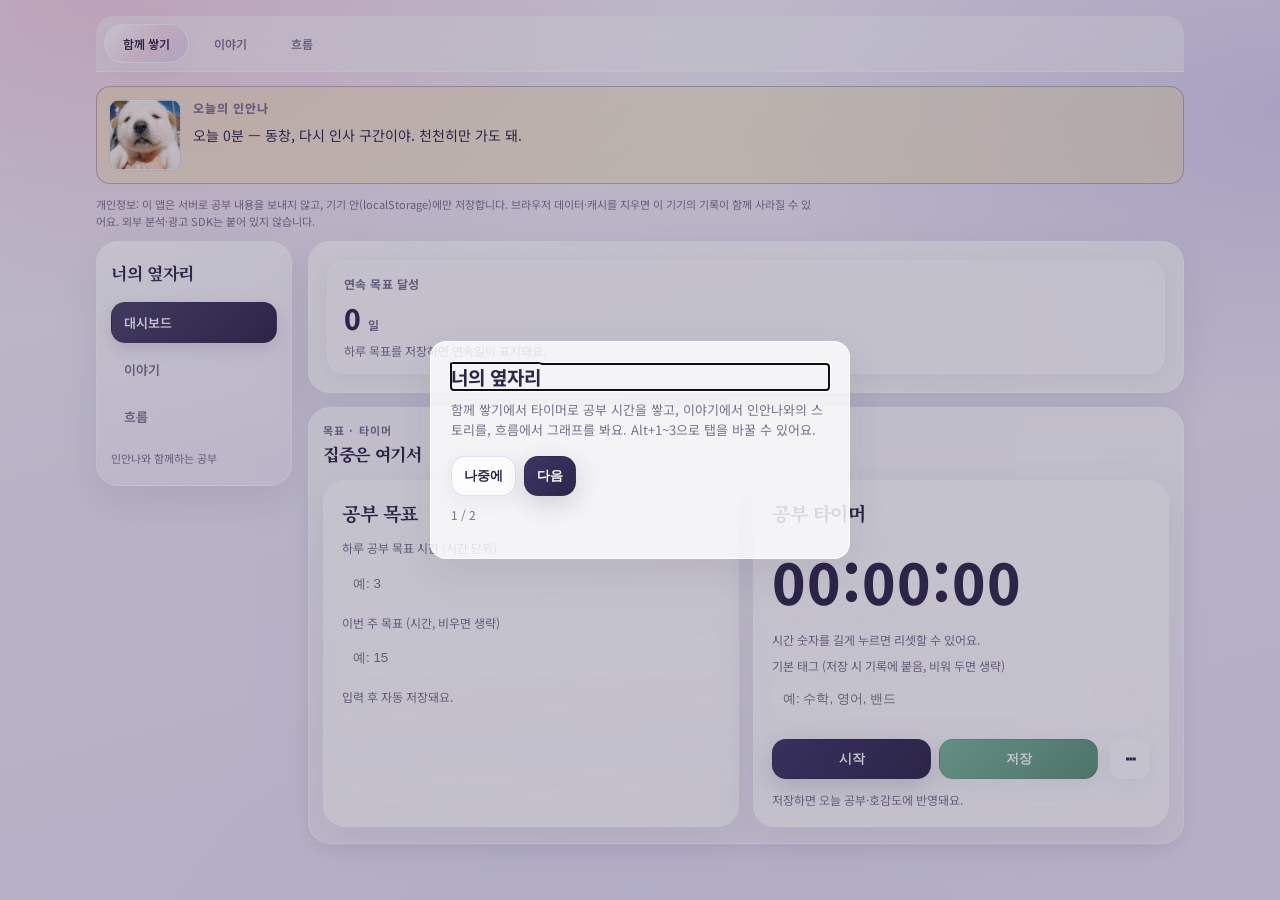
==== index.html @ 05ac5dbb "Polish UI across tabs: timer, KPI row, story timeline. Auto-save goals, compact timer toolbar with l" ====
<!doctype html>
<html lang="ko" data-theme="romance">
<head>
  <meta charset="UTF-8" />
  <meta name="viewport" content="width=device-width, initial-scale=1.0" />
  <meta name="color-scheme" content="light" />
  <meta name="theme-color" content="#EDE9F5" />
  <!-- file:// 에서는 manifest GET 이 net::ERR_FAILED 로 떨어지는 경우가 많아, 로컬 서버일 때만 연결합니다. -->
  <script>
    (function () {
      if (location.protocol !== "http:" && location.protocol !== "https:") return;
      var l = document.createElement("link");
      l.rel = "manifest";
      l.href = "./manifest.webmanifest";
      document.head.appendChild(l);
    })();
  </script>
  <link rel="icon" href="./assets/icon.svg" type="image/svg+xml" />
  <link rel="apple-touch-icon" href="./assets/icon.svg" />
  <title>너의 옆자리</title>
  <link rel="preconnect" href="https://fonts.googleapis.com" />
  <link rel="preconnect" href="https://fonts.gstatic.com" crossorigin />
  <link href="https://fonts.googleapis.com/css2?family=Noto+Sans+KR:wght@400;600;700&family=Noto+Serif+KR:wght@500;600;700&display=swap" rel="stylesheet" />
  <style>
    /* ===== 소프트 UI — 라벤더·핑크·딥 네이비 (핀테크 카드 스타일) ===== */
    :root {
      --romance-rose: #eba8c4;
      --romance-blush: #f5d4e4;
      --romance-lavender: #c5b8e8;
      --romance-sky: #e4def5;
      --indigo-night: #2d2648;
      --ocean-noir: #4a4268;
      --berry-wine: #2d2648;
      --dusty-rose: #e8a6c8;
      --pale-ash: #2d2648;
      --bg: #ede9f5;
      --bg-glow: rgba(255, 255, 255, 0.55);
      --card: rgba(255, 255, 255, 0.82);
      --card-2: rgba(255, 255, 255, 0.68);
      --accent: #2d2648;
      --accent-soft: #7a718f;
      --accent-2: rgba(45, 38, 72, 0.2);
      --text: #2d2648;
      --muted: #7a718f;
      --ok: #5a9278;
      --surface-line: rgba(45, 38, 72, 0.08);
      --library-grape: #5c4f78;
      --library-khaki: #7a718f;
      --library-yellow: rgba(245, 212, 228, 0.65);
      --library-cream: rgba(255, 255, 255, 0.88);
      --library-ink: #2d2648;
      --field-fill: rgba(255, 255, 255, 0.92);
      --field-ink: #2d2648;
      --soft-shadow: 0 14px 42px rgba(45, 38, 72, 0.09);
      --soft-shadow-sm: 0 6px 22px rgba(45, 38, 72, 0.06);
      --radius-card: 22px;
      --radius-pill: 999px;
      --space-1: 8px;
      --space-2: 12px;
      --space-3: 16px;
      --space-4: 24px;
      --text-title: 19px;
      --text-body: 14px;
      --text-caption: 12px;
      --ease-out: cubic-bezier(0.22, 1, 0.36, 1);
    }
    html[data-theme="romance"] .card {
      border-color: rgba(255, 255, 255, 0.65);
      box-shadow: var(--soft-shadow);
      backdrop-filter: blur(12px);
      -webkit-backdrop-filter: blur(12px);
    }
    html[data-theme="romance"] .card h3,
    html[data-theme="romance"] .record-rail-brand,
    html[data-theme="romance"] .bento-card h3,
    html[data-theme="romance"] .habit-streak-num,
    html[data-theme="romance"] .habit-month-val {
      color: var(--library-ink);
    }
    html[data-theme="romance"] .big-time {
      color: var(--library-ink);
    }
    html[data-theme="romance"] input,
    html[data-theme="romance"] textarea {
      background: var(--field-fill);
      color: var(--field-ink);
      border-color: rgba(255, 255, 255, 0.45);
    }
    html[data-theme="romance"] input:focus,
    html[data-theme="romance"] textarea:focus {
      border-color: rgba(197, 184, 232, 0.85);
      box-shadow: 0 0 0 3px rgba(235, 168, 196, 0.35);
    }
    html[data-theme="romance"] label {
      color: var(--library-khaki);
    }
    html[data-theme="romance"] .habit-block,
    html[data-theme="romance"] .story-summary-box,
    html[data-theme="romance"] .stat,
    html[data-theme="romance"] .pomo-box {
      background: rgba(255, 255, 255, 0.55);
      border-color: rgba(255, 255, 255, 0.7);
      box-shadow: var(--soft-shadow-sm);
    }
    html[data-theme="romance"] .ux-toolbar {
      background: rgba(255, 255, 255, 0.22);
      border-color: rgba(255, 255, 255, 0.35);
    }
    html[data-theme="romance"] canvas {
      background: rgba(255, 255, 255, 0.75);
      border-color: rgba(216, 204, 240, 0.55);
      border-radius: 16px;
      box-shadow: var(--soft-shadow-sm);
    }
    html[data-theme="romance"] .history {
      color: var(--text);
    }
    html[data-theme="romance"] .mini-btn {
      color: var(--text);
      border-color: rgba(45, 38, 58, 0.18);
      background: rgba(255, 255, 255, 0.55);
    }
    html[data-theme="romance"] .tabs {
      background: rgba(255, 255, 255, 0.45);
      border-bottom: 1px solid rgba(255, 255, 255, 0.5);
      backdrop-filter: blur(18px);
      -webkit-backdrop-filter: blur(18px);
      border-radius: 18px 18px 0 0;
      padding: 8px 8px 0;
      gap: 6px;
    }
    html[data-theme="romance"] .tab-btn {
      color: var(--muted);
      border-color: transparent;
      background: transparent;
      border-radius: var(--radius-pill);
    }
    html[data-theme="romance"] .tab-btn.active {
      color: var(--field-ink);
      border-color: rgba(255, 255, 255, 0.8);
      background: linear-gradient(135deg, rgba(255, 255, 255, 0.95) 0%, rgba(245, 212, 228, 0.75) 55%, rgba(216, 204, 240, 0.7) 100%);
      box-shadow: var(--soft-shadow-sm);
    }
    html[data-theme="romance"] .btn {
      color: var(--text);
      background: rgba(255, 255, 255, 0.75);
      border-color: rgba(255, 255, 255, 0.85);
      border-radius: 14px;
      box-shadow: var(--soft-shadow-sm);
    }
    html[data-theme="romance"] .btn.primary {
      background: linear-gradient(135deg, #3d3566 0%, #2d2648 100%);
      color: #ffffff;
      border-color: rgba(45, 38, 72, 0.15);
      box-shadow: 0 8px 24px rgba(45, 38, 72, 0.18);
    }
    html[data-theme="romance"] .btn.secondary {
      background: rgba(255, 255, 255, 0.8);
      color: var(--text);
      border-color: rgba(216, 204, 240, 0.65);
    }
    html[data-theme="romance"] .btn.success {
      background: linear-gradient(135deg, #7ab89a 0%, #5a9278 100%);
      color: #ffffff;
      border-color: rgba(45, 38, 72, 0.1);
    }
    html[data-theme="romance"] .habit-ring {
      background: conic-gradient(
        #e8a6c8 calc(var(--goal-p) * 1%),
        rgba(216, 204, 240, 0.35) 0
      );
    }
    html[data-theme="romance"] .habit-ring-hole {
      color: var(--text);
      background: linear-gradient(168deg, #ffffff 0%, #f5eef8 100%);
    }
    html[data-theme="romance"] .record-rail {
      background: linear-gradient(165deg, rgba(255, 255, 255, 0.88) 0%, rgba(245, 238, 252, 0.75) 100%);
      border: 1px solid rgba(255, 255, 255, 0.7);
      box-shadow: var(--soft-shadow);
    }
    html[data-theme="romance"] .record-rail-tab {
      color: var(--muted);
      border-radius: 14px;
    }
    html[data-theme="romance"] .record-rail-tab:hover {
      background: rgba(255, 255, 255, 0.45);
      color: var(--text);
    }
    html[data-theme="romance"] .record-rail-tab.active {
      color: #ffffff;
      background: linear-gradient(135deg, #4a4268 0%, #2d2648 100%);
      border-color: transparent;
      box-shadow: 0 6px 18px rgba(45, 38, 72, 0.15);
    }
    html[data-theme="romance"] .record-rail-avatar {
      background: linear-gradient(135deg, #f0b8d0 0%, #c5b8e8 100%);
      color: #2d2648;
      border-color: rgba(255, 255, 255, 0.85);
    }
    html[data-theme="romance"] .story-reset-row .btn.danger {
      background: linear-gradient(135deg, #6b3d55 0%, #59426e 100%);
      color: rgba(255, 255, 255, 0.96);
      border-color: rgba(49, 44, 50, 0.12);
    }
    html[data-theme="romance"] .story-chapter {
      background: rgba(255, 255, 255, 0.72);
      border-color: rgba(255, 255, 255, 0.75);
      border-left-color: rgba(197, 184, 232, 0.95);
      box-shadow: var(--soft-shadow-sm);
    }
    html[data-theme="romance"] .story-chapter--done {
      border-left-color: rgba(90, 146, 120, 0.85);
    }
    html[data-theme="romance"] .story-today-journal {
      border-color: rgba(216, 204, 240, 0.65);
      background: rgba(245, 212, 228, 0.35);
    }
    html[data-theme="romance"] .vn-backdrop {
      background:
        radial-gradient(ellipse 90% 70% at 50% 0%, rgba(245, 212, 228, 0.45) 0%, transparent 55%),
        radial-gradient(ellipse 50% 45% at 85% 100%, rgba(197, 184, 232, 0.35) 0%, transparent 50%),
        linear-gradient(180deg, rgba(247, 244, 252, 0.65) 0%, rgba(237, 233, 245, 0.95) 100%);
    }
    html[data-theme="romance"] .vn-stat-box {
      border-color: rgba(255, 255, 255, 0.7);
      background: rgba(255, 255, 255, 0.78);
      backdrop-filter: blur(10px);
      -webkit-backdrop-filter: blur(10px);
    }
    html[data-theme="romance"] .vn-date-line {
      color: var(--muted);
      border-color: rgba(216, 204, 240, 0.55);
      background: rgba(245, 212, 228, 0.35);
    }
    html[data-theme="romance"] .vn-dialogue-inner {
      border-color: rgba(255, 255, 255, 0.75);
      background:
        radial-gradient(circle at 14% 18%, rgba(245, 212, 228, 0.4) 0%, transparent 42%),
        radial-gradient(circle at 88% 12%, rgba(197, 184, 232, 0.25) 0%, transparent 38%),
        linear-gradient(180deg, rgba(255, 255, 255, 0.92) 0%, rgba(245, 238, 252, 0.96) 100%);
    }
    html[data-theme="romance"] .vn-dialogue-text {
      color: var(--field-ink);
    }
    html[data-theme="romance"] .vn-nameplate {
      background: linear-gradient(135deg, #4a4268 0%, #2d2648 100%);
      color: rgba(255, 255, 255, 0.96);
      border-color: rgba(255, 255, 255, 0.35);
    }
    html[data-theme="romance"] .vn-meta-block {
      border-top-color: rgba(216, 204, 240, 0.45);
      background: linear-gradient(180deg, rgba(245, 212, 228, 0.25) 0%, transparent 100%);
    }
    html[data-theme="romance"] .character-bio {
      color: var(--muted);
      background: rgba(255, 255, 255, 0.65);
      border-color: rgba(255, 255, 255, 0.7);
    }
    html[data-theme="romance"] .vn-choice-panel.talk-box {
      border-color: rgba(255, 255, 255, 0.75);
      background: rgba(255, 255, 255, 0.88);
      backdrop-filter: blur(12px);
      -webkit-backdrop-filter: blur(12px);
    }
    html[data-theme="romance"] .vn-choice-head {
      background: linear-gradient(135deg, #4a4268 0%, #2d2648 100%);
      color: rgba(255, 255, 255, 0.96);
      border-bottom-color: rgba(216, 204, 240, 0.35);
    }
    html[data-theme="romance"] .vn-npc-line {
      color: var(--field-ink);
      background: rgba(245, 212, 228, 0.3);
      border-bottom-color: rgba(216, 204, 240, 0.35);
    }
    html[data-theme="romance"] .vn-choice-item {
      color: var(--field-ink);
      background: linear-gradient(180deg, rgba(255, 255, 255, 0.95) 0%, rgba(245, 238, 252, 0.9) 100%);
      border-bottom-color: rgba(216, 204, 240, 0.35);
    }
    html[data-theme="romance"] .vn-choice-item:hover {
      filter: brightness(0.98);
    }
    html[data-theme="romance"] .vn-choice-check {
      border-color: var(--field-ink);
      background: rgba(255, 252, 247, 0.95);
    }
    html[data-theme="romance"] .ending-panel {
      border-color: rgba(216, 204, 240, 0.65);
      background: linear-gradient(160deg, rgba(245, 212, 228, 0.4) 0%, rgba(255, 255, 255, 0.78) 100%);
    }
    html[data-theme="romance"] .ending-panel h4 {
      color: #2d2648;
    }
    html[data-theme="romance"] .heart-meter {
      background: linear-gradient(92deg, #f0b8d0 0%, #c5b8e8 48%, #e8a6c8 100%);
    }
    html[data-theme="romance"] .story-portrait-gallery h4.story-portrait-heading {
      color: var(--library-ink);
    }
    html[data-theme="romance"] .story-portrait-card {
      border-color: rgba(255, 255, 255, 0.75);
      box-shadow: var(--soft-shadow-sm);
    }
    html[data-theme="romance"] .inline-edit {
      background: rgba(255, 255, 255, 0.82);
      border-color: rgba(216, 204, 240, 0.55);
    }
    * { box-sizing: border-box; }
    body {
      margin: 0;
      font-family: "Noto Sans KR", "Segoe UI", sans-serif;
      font-size: var(--text-body);
      line-height: 1.5;
      background-color: var(--bg);
      background-image:
        radial-gradient(ellipse 90% 70% at 8% 0%, rgba(240, 184, 208, 0.55) 0%, transparent 52%),
        radial-gradient(ellipse 85% 65% at 100% 12%, rgba(197, 184, 232, 0.5) 0%, transparent 50%),
        radial-gradient(ellipse 70% 55% at 50% 100%, rgba(228, 222, 245, 0.65) 0%, transparent 55%),
        linear-gradient(165deg, #f7f4fc 0%, #ede9f5 42%, #e8e4f5 100%);
      background-attachment: fixed;
      color: var(--text);
      min-height: 100vh;
    }
    .app {
      max-width: 1120px;
      margin: 0 auto;
      padding: var(--space-3);
    }
    .text-title,
    h2.onboarding-title,
    .stats-hero-title,
    .record-cluster-title {
      font-size: var(--text-title);
      line-height: 1.35;
    }
    .text-caption,
    label,
    .muted {
      font-size: var(--text-caption);
      line-height: 1.45;
    }
    .metric-line {
      display: flex;
      flex-wrap: wrap;
      align-items: baseline;
      gap: 2px var(--space-1);
    }
    .metric-val {
      font-size: clamp(26px, 5vw, 34px);
      font-weight: 800;
      letter-spacing: -0.02em;
      color: var(--library-ink);
      line-height: 1.1;
    }
    .metric-unit {
      font-size: var(--text-caption);
      font-weight: 700;
      color: var(--muted);
    }
    .metric-sep {
      color: var(--muted);
      font-size: var(--text-caption);
      margin: 0 2px;
    }
    .stat-label {
      margin-bottom: var(--space-1);
    }
    .insight-banner-wrap {
      margin: 0 0 12px;
    }
    .insight-banner-inner {
      display: flex;
      flex-direction: column;
      gap: 8px;
    }
    .insight-banner {
      display: flex;
      align-items: center;
      justify-content: space-between;
      gap: 10px;
      flex-wrap: wrap;
      padding: 10px 12px;
      border-radius: 12px;
      border: 1px solid var(--surface-line);
      font-size: 13px;
      line-height: 1.45;
    }
    .insight-banner-main {
      display: flex;
      align-items: flex-start;
      gap: 10px;
      flex: 1;
      min-width: 0;
    }
    .insight-banner-icon {
      flex-shrink: 0;
      font-size: 20px;
      line-height: 1.2;
      margin-top: 1px;
    }
    .insight-banner-copy {
      flex: 1;
      min-width: 0;
    }
    .insight-banner-title {
      display: block;
      font-size: 14px;
      font-weight: 800;
      margin: 0 0 2px;
      letter-spacing: -0.01em;
    }
    .insight-banner-desc {
      display: block;
      font-size: 13px;
      font-weight: 500;
      opacity: 0.95;
    }
    .insight-banner--ok {
      background: rgba(90, 143, 126, 0.22);
      border-color: rgba(90, 143, 126, 0.45);
    }
    .insight-banner--warn {
      background: rgba(114, 15, 50, 0.22);
      border-color: rgba(114, 15, 50, 0.45);
    }
    html[data-theme="romance"] .insight-banner--ok {
      background: rgba(93, 128, 111, 0.2);
      color: var(--library-ink);
    }
    html[data-theme="romance"] .insight-banner--warn {
      background: rgba(114, 15, 50, 0.12);
      color: var(--library-ink);
    }
    .tabs {
      display: flex;
      gap: 8px;
      margin-bottom: 14px;
      position: sticky;
      top: 0;
      background: rgba(255, 255, 255, 0.45);
      backdrop-filter: blur(14px);
      -webkit-backdrop-filter: blur(14px);
      border-bottom: 1px solid rgba(45, 38, 58, 0.08);
      z-index: 5;
      padding: 10px 0;
    }
    .tab-btn {
      border-radius: var(--radius-pill);
      padding: 10px 18px;
      background: transparent;
      color: var(--muted);
      cursor: pointer;
      font-weight: 600;
      border: 1px solid transparent;
    }
    .tab-btn.active {
      background: linear-gradient(135deg, rgba(255, 255, 255, 0.92) 0%, rgba(245, 212, 228, 0.7) 50%, rgba(216, 204, 240, 0.65) 100%);
      color: var(--field-ink);
      border-color: rgba(255, 255, 255, 0.75);
      box-shadow: var(--soft-shadow-sm);
    }
    .tabs > label.tab-btn {
      display: inline-flex;
      align-items: center;
      justify-content: center;
      box-sizing: border-box;
      user-select: none;
    }
    .view { display: none; }
    .view.active {
      display: block;
      animation: viewPanelIn 0.22s var(--ease-out);
    }
    @keyframes viewPanelIn {
      from { opacity: 0; transform: translateY(8px); }
      to { opacity: 1; transform: translateY(0); }
    }
    .insight-banner-wrap:not([hidden]) .insight-banner {
      animation: viewPanelIn 0.2s var(--ease-out);
    }
    /* 메인 탭: 라디오 :checked 기준으로 패널 표시(JS 없이도 전환) */
    .main-tab-input {
      position: absolute;
      width: 1px;
      height: 1px;
      padding: 0;
      margin: -1px;
      overflow: hidden;
      clip: rect(0, 0, 0, 0);
      clip-path: inset(50%);
      white-space: nowrap;
      border: 0;
      opacity: 0;
      pointer-events: none;
      appearance: none;
      -webkit-appearance: none;
    }
    #studyMainTabRecord:checked ~ #record.view {
      display: block !important;
    }
    #studyMainTabRecord:checked ~ #panelStats.view,
    #studyMainTabRecord:checked ~ #panelView.view {
      display: none !important;
    }
    #studyMainTabStats:checked ~ #record.view,
    #studyMainTabStats:checked ~ #panelView.view {
      display: none !important;
    }
    #studyMainTabStats:checked ~ #panelStats.view {
      display: block !important;
    }
    #studyMainTabView:checked ~ #record.view,
    #studyMainTabView:checked ~ #panelStats.view {
      display: none !important;
    }
    #studyMainTabView:checked ~ #panelView.view {
      display: block !important;
    }
    .grid {
      display: grid;
      grid-template-columns: 1fr 1fr;
      gap: 14px;
    }
    .card {
      background: linear-gradient(168deg, var(--card) 0%, var(--card-2) 100%);
      border: 1px solid var(--surface-line);
      border-radius: var(--radius-card);
      padding: var(--space-3);
      box-shadow: var(--soft-shadow);
    }
    /* ===== §2 Record tab — shell, bento, habits (색·폰트 토큰 유지) ===== */
    .record-shell {
      display: grid;
      grid-template-columns: 196px minmax(0, 1fr);
      gap: 16px;
      align-items: start;
    }
    .record-rail {
      position: sticky;
      top: 64px;
      padding: 18px 14px;
      border-radius: 22px;
    }
    .record-rail-brand {
      font-family: "Noto Serif KR", Georgia, serif;
      font-weight: 700;
      font-size: 17px;
      letter-spacing: -0.02em;
      color: var(--pale-ash);
      margin-bottom: 16px;
    }
    .record-rail-nav {
      display: flex;
      flex-direction: column;
      gap: 6px;
    }
    .record-rail-tab {
      width: 100%;
      text-align: left;
      padding: 10px 12px;
      border-radius: 12px;
      border: 1px solid transparent;
      background: transparent;
      color: var(--muted);
      font-weight: 600;
      font-size: 13px;
      cursor: pointer;
      font-family: inherit;
    }
    .record-rail-tab:hover {
      background: rgba(255, 255, 255, 0.14);
      color: var(--text);
    }
    .record-rail-tab.active {
      background: linear-gradient(135deg, #4a4268 0%, #2d2648 100%);
      color: #ffffff;
      border-color: transparent;
      box-shadow: 0 6px 18px rgba(45, 38, 72, 0.14);
    }
    .record-rail-note {
      margin: 14px 0 0;
      font-size: 11px;
      line-height: 1.45;
    }
    .record-main {
      display: flex;
      flex-direction: column;
      gap: 14px;
      min-width: 0;
    }
    .record-cluster {
      margin-bottom: 4px;
      padding: 14px 14px 16px;
      border-radius: 22px;
      border: 1px solid var(--surface-line);
      background: linear-gradient(180deg, rgba(255, 255, 255, 0.72) 0%, rgba(252, 248, 255, 0.5) 100%);
      box-shadow: var(--soft-shadow-sm);
    }
    html[data-theme="romance"] .record-cluster {
      background: linear-gradient(180deg, rgba(255, 255, 255, 0.78) 0%, rgba(252, 248, 255, 0.55) 100%);
      border-color: rgba(255, 255, 255, 0.75);
      box-shadow: var(--soft-shadow-sm);
      backdrop-filter: blur(10px);
      -webkit-backdrop-filter: blur(10px);
    }
    .record-cluster-head {
      margin: 0 0 12px;
      padding-bottom: 2px;
    }
    .record-cluster-eyebrow {
      margin: 0 0 4px;
      font-size: 11px;
      font-weight: 700;
      letter-spacing: 0.1em;
      text-transform: uppercase;
      color: var(--muted);
    }
    .record-cluster-title {
      margin: 0;
      font-size: 17px;
      font-weight: 800;
      font-family: "Noto Serif KR", Georgia, serif;
      letter-spacing: -0.02em;
      color: var(--pale-ash);
    }
    html[data-theme="romance"] .record-cluster-title {
      color: var(--library-ink);
    }
    .record-cluster-body {
      display: flex;
      flex-direction: column;
      gap: 12px;
    }
    .record-cluster--focus .record-cluster-body {
      gap: 14px;
    }
    .story-contact-pick {
      margin-top: 14px;
      padding-top: 12px;
      border-top: 1px dashed var(--surface-line);
    }
    .story-contact-pick-lede {
      margin: 0 0 8px;
      font-size: 12px;
      line-height: 1.5;
    }
    .story-contact-pick-row {
      display: flex;
      flex-wrap: wrap;
      gap: 8px;
    }
    .story-contact-pick-row .btn {
      flex: 1 1 160px;
    }
    .habit-dashboard {
      display: flex;
      flex-direction: column;
      gap: 14px;
    }
    .habit-dashboard-row {
      display: flex;
      flex-wrap: wrap;
      align-items: stretch;
      gap: 16px;
    }
    .habit-block {
      flex: 1 1 200px;
      min-width: 0;
      padding: 14px 16px;
      border-radius: 18px;
      background: rgba(255, 255, 255, 0.45);
      border: 1px solid rgba(255, 255, 255, 0.65);
      box-shadow: var(--soft-shadow-sm);
    }
    .habit-block-title {
      font-size: 12px;
      font-weight: 700;
      color: var(--muted);
      letter-spacing: 0.04em;
      margin-bottom: 10px;
    }
    .habit-goal-row {
      display: flex;
      align-items: center;
      gap: 16px;
    }
    .habit-ring-wrap {
      position: relative;
      width: 88px;
      height: 88px;
      flex-shrink: 0;
    }
    .habit-ring {
      width: 88px;
      height: 88px;
      border-radius: 50%;
      --goal-p: 0;
      background: conic-gradient(
        #e8a6c8 calc(var(--goal-p) * 1%),
        rgba(216, 204, 240, 0.35) 0
      );
      display: flex;
      align-items: center;
      justify-content: center;
    }
    .habit-ring-hole {
      width: 58px;
      height: 58px;
      border-radius: 50%;
      background: linear-gradient(168deg, var(--card) 0%, var(--card-2) 100%);
      display: flex;
      align-items: center;
      justify-content: center;
      font-size: 14px;
      font-weight: 800;
      color: var(--pale-ash);
    }
    .habit-goal-text {
      flex: 1;
      min-width: 0;
      font-size: 13px;
      line-height: 1.5;
      color: var(--text);
    }
    .habit-streak-num {
      font-size: 28px;
      font-weight: 800;
      color: var(--pale-ash);
      line-height: 1.1;
    }
    .habit-month-val {
      font-size: 20px;
      font-weight: 800;
      color: var(--pale-ash);
    }
    .onboarding-overlay {
      position: fixed;
      inset: 0;
      z-index: 9000;
      background: rgba(10, 14, 20, 0.76);
      display: flex;
      align-items: center;
      justify-content: center;
      padding: 16px;
      box-sizing: border-box;
    }
    .onboarding-overlay[hidden] {
      display: none !important;
    }
    body.onboarding-open {
      overflow: hidden;
    }
    .onboarding-card {
      max-width: 420px;
      width: 100%;
      background: var(--card);
      border: 1px solid var(--surface-line);
      border-radius: 16px;
      padding: 22px 20px;
      box-shadow: 0 20px 60px rgba(0, 0, 0, 0.45);
    }
    .onboarding-title {
      margin: 0 0 10px;
      font-size: 1.35rem;
    }
    .onboarding-body {
      margin: 0 0 16px;
      font-size: 13px;
      line-height: 1.55;
    }
    html[data-theme="romance"] .onboarding-overlay {
      background: rgba(45, 38, 72, 0.28);
    }
    html[data-theme="romance"] .onboarding-card {
      box-shadow: var(--soft-shadow);
      border-color: rgba(255, 255, 255, 0.75);
    }
    .habit-backup-row {
      margin-top: 0;
      flex-wrap: wrap;
    }
    .habit-file-label {
      display: inline-flex;
      align-items: center;
      cursor: pointer;
    }
    .record-bento-row {
      display: flex;
      gap: 14px;
      align-items: stretch;
      min-width: 0;
    }
    .record-bento-left {
      flex: 1;
      min-width: 0;
      display: flex;
      flex-direction: column;
      gap: 14px;
    }
    .record-bento-top {
      display: grid;
      grid-template-columns: 1fr 1fr;
      gap: 14px;
      min-width: 0;
    }
    .record-bento-bottom {
      min-width: 0;
    }
    .bento-card {
      border-radius: 22px;
      padding: 18px;
    }
    .bento-charts-side {
      width: min(340px, 100%);
      flex-shrink: 0;
      border-radius: 22px;
      padding: 18px;
      display: flex;
      flex-direction: column;
      gap: 14px;
    }
    .bento-chart-block {
      display: flex;
      flex-direction: column;
      flex: 0 0 auto;
    }
    .bento-chart-block h3 {
      margin: 0 0 8px;
    }
    .bento-chart-block canvas {
      flex: 0 0 auto;
      width: 100%;
      height: 132px;
      min-height: 0;
    }
    .bento-side-footer {
      margin-top: 2px;
      padding-top: 14px;
      border-top: 1px solid var(--surface-line);
      flex: 0 0 auto;
    }
    .bento-side-footer h3 {
      margin: 0 0 10px;
    }
    /* ===== §2b Stats tab ===== */
    .stats-panel {
      max-width: 960px;
      margin: 0 auto;
    }
    .stats-hero {
      border-radius: 22px;
      padding: 18px 20px;
    }
    .stats-hero-title {
      margin: 4px 0 0;
      font-family: "Noto Serif KR", Georgia, serif;
      font-weight: 700;
      font-size: clamp(22px, 4vw, 28px);
      letter-spacing: -0.02em;
      color: var(--pale-ash);
    }
    .stats-layout {
      display: flex;
      flex-direction: column;
      gap: 14px;
      margin-top: 14px;
    }
    .stats-charts-row {
      display: grid;
      grid-template-columns: 1fr 1fr;
      gap: 14px;
      min-width: 0;
    }
    .stats-charts-row .bento-chart-block canvas {
      width: 100%;
      height: 132px;
    }
    .stats-progress-card .stats {
      margin-top: 4px;
    }
    .card h3 {
      margin: 0 0 var(--space-2);
      font-family: "Noto Serif KR", Georgia, serif;
      font-size: var(--text-title);
      font-weight: 700;
      letter-spacing: -0.02em;
      color: var(--pale-ash);
    }
    label { color: var(--muted); display: block; margin-bottom: var(--space-1); }
    input, textarea {
      width: 100%;
      border: 1px solid rgba(17, 70, 101, 0.65);
      background: rgba(15, 24, 34, 0.92);
      color: var(--text);
      border-radius: 10px;
      padding: 10px;
      outline: none;
    }
    input:focus, textarea:focus {
      border-color: rgba(123, 68, 90, 0.75);
      box-shadow: 0 0 0 2px rgba(114, 15, 50, 0.2);
    }
    textarea { resize: vertical; min-height: 72px; }
    .btn-row { display: flex; flex-wrap: wrap; gap: var(--space-1); margin-top: var(--space-2); }
    .btn {
      border-radius: 10px;
      padding: 10px 12px;
      cursor: pointer;
      font-weight: 700;
      color: var(--indigo-night);
      background: linear-gradient(175deg, var(--pale-ash) 0%, #b9bcc8 100%);
      border: 1px solid rgba(22, 32, 43, 0.15);
    }
    .btn.primary {
      background: linear-gradient(135deg, #4a4268 0%, #2d2648 100%);
      color: #ffffff;
      border-color: rgba(45, 38, 72, 0.12);
      box-shadow: 0 8px 22px rgba(45, 38, 72, 0.16);
    }
    .btn.secondary {
      background: var(--ocean-noir);
      color: var(--pale-ash);
      border: 1px solid rgba(209, 209, 214, 0.18);
    }
    .btn.success {
      background: linear-gradient(135deg, var(--ok), #3d6d5c);
      color: var(--pale-ash);
      border-color: rgba(209, 209, 214, 0.12);
    }
    .big-time {
      font-size: clamp(30px, 6vw, 56px);
      font-weight: 800;
      letter-spacing: 1px;
      margin: 8px 0;
      color: var(--pale-ash);
    }
    .stats { display: grid; grid-template-columns: 1fr 1fr; gap: 10px; }
    .stat {
      background: rgba(0, 0, 0, 0.18);
      border-radius: 12px;
      padding: 10px;
      border: 1px solid var(--surface-line);
    }
    .muted { color: var(--muted); }
    /* —— 캐릭터 탭 · 비주얼노벨 레이아웃 (색·폰트 토큰 유지) —— */
    /* ===== §3 VN / character view, story, portrait gallery ===== */
    .vn-card {
      padding: 0;
      overflow: hidden;
    }
    .vn-stage {
      position: relative;
      min-height: min(640px, 84vh);
      max-height: 960px;
      display: flex;
      flex-direction: column;
      margin: 0;
    }
    .vn-backdrop {
      position: absolute;
      inset: 0;
      z-index: 0;
      background:
        radial-gradient(ellipse 90% 70% at 50% 0%, rgba(17, 70, 101, 0.35) 0%, transparent 55%),
        radial-gradient(ellipse 50% 45% at 80% 100%, rgba(114, 15, 50, 0.2) 0%, transparent 50%),
        linear-gradient(180deg, rgba(15, 24, 34, 0.5) 0%, rgba(22, 32, 43, 0.85) 100%);
      filter: blur(0.5px);
    }
    .vn-backdrop.vn-backdrop--date {
      background:
        radial-gradient(ellipse 70% 55% at 50% 20%, rgba(243, 226, 169, 0.18) 0%, transparent 50%),
        radial-gradient(ellipse 60% 50% at 20% 90%, rgba(114, 15, 50, 0.22) 0%, transparent 45%),
        radial-gradient(ellipse 55% 45% at 85% 75%, rgba(17, 70, 101, 0.28) 0%, transparent 48%),
        linear-gradient(180deg, rgba(22, 32, 43, 0.45) 0%, rgba(15, 24, 34, 0.92) 100%);
    }
    html[data-theme="romance"] .vn-backdrop.vn-backdrop--date {
      background:
        radial-gradient(ellipse 80% 60% at 50% 15%, rgba(245, 212, 228, 0.55) 0%, transparent 52%),
        radial-gradient(ellipse 50% 40% at 15% 85%, rgba(197, 184, 232, 0.35) 0%, transparent 45%),
        linear-gradient(180deg, rgba(255, 255, 255, 0.55) 0%, rgba(237, 233, 245, 0.95) 100%);
    }
    .vn-floating-hearts {
      position: absolute;
      inset: 0;
      z-index: 1;
      pointer-events: none;
      opacity: 0.14;
      background-image:
        radial-gradient(circle at 12% 88%, rgba(114, 15, 50, 0.45) 0, transparent 3%),
        radial-gradient(circle at 22% 76%, rgba(123, 68, 90, 0.4) 0, transparent 2.5%),
        radial-gradient(circle at 78% 82%, rgba(114, 15, 50, 0.35) 0, transparent 2.8%),
        radial-gradient(circle at 88% 70%, rgba(123, 68, 90, 0.35) 0, transparent 2.2%);
    }
    .vn-top-hud {
      position: relative;
      z-index: 3;
      flex-shrink: 0;
      display: flex;
      justify-content: space-between;
      align-items: flex-start;
      gap: 12px;
      padding: 12px 14px 0;
    }
    .vn-hud-left {
      display: flex;
      align-items: flex-start;
      gap: 10px;
      min-width: 0;
    }
    .vn-face-thumb {
      width: 56px;
      height: 56px;
      border-radius: 12px;
      object-fit: cover;
      flex-shrink: 0;
      border: 2px solid var(--pale-ash);
      box-shadow: 0 4px 12px rgba(0, 0, 0, 0.35);
      background: #121c26;
    }
    .vn-stat-box {
      padding: 8px 12px 10px;
      border-radius: 12px;
      border: 2px solid var(--pale-ash);
      background: rgba(0, 0, 0, 0.38);
      backdrop-filter: blur(8px);
      min-width: 0;
      max-width: min(240px, 52vw);
    }
    .vn-stat-row {
      font-size: 13px;
      line-height: 1.35;
    }
    .vn-stat-row + .vn-stat-row { margin-top: 4px; }
    .vn-stat-labels {
      display: flex;
      justify-content: space-between;
      align-items: center;
      gap: 8px;
      font-weight: 700;
      color: var(--text);
    }
    .vn-stat-tag {
      font-size: 11px;
      letter-spacing: 0.06em;
      text-transform: uppercase;
      color: var(--muted);
    }
    .vn-stat-row.vn-hearts {
      font-size: 15px;
      letter-spacing: 1px;
      white-space: nowrap;
      overflow: hidden;
      text-overflow: ellipsis;
    }
    .vn-stage-pill {
      font-size: 11px;
      color: var(--muted);
      line-height: 1.4;
      display: -webkit-box;
      -webkit-line-clamp: 2;
      -webkit-box-orient: vertical;
      overflow: hidden;
    }
    .vn-hud-right {
      text-align: right;
      flex-shrink: 0;
      max-width: 46%;
    }
    .vn-date-line {
      font-size: 12px;
      line-height: 1.4;
      color: var(--muted);
      padding: 8px 10px;
      border-radius: 10px;
      border: 1px solid var(--surface-line);
      background: rgba(0, 0, 0, 0.28);
    }
    .vn-sprite-wrap {
      position: relative;
      z-index: 2;
      flex: 1;
      display: flex;
      align-items: flex-end;
      justify-content: center;
      min-height: 240px;
      padding: 8px 8px 188px;
    }
    .character-img {
      width: 100%;
      border-radius: 14px;
      border: 1px solid rgba(209, 209, 214, 0.18);
      object-fit: cover;
      min-height: 220px;
      background: #121c26;
    }
    .character-img.vn-sprite {
      width: auto;
      max-width: min(720px, 98vw);
      min-height: 0;
      height: auto;
      max-height: min(72vh, 760px);
      object-fit: contain;
      object-position: center bottom;
      border: none;
      border-radius: 0;
      background: transparent;
      box-shadow: none;
    }
    .vn-choice-panel.talk-box {
      position: absolute;
      right: 12px;
      bottom: 228px;
      width: min(280px, calc(100% - 24px));
      z-index: 5;
      margin-top: 0;
      padding: 0;
      overflow: hidden;
      border-radius: 14px;
      border: 2px solid var(--pale-ash);
      background: rgba(15, 24, 34, 0.92);
      box-shadow: 0 12px 32px rgba(0, 0, 0, 0.45);
    }
    .vn-choice-head {
      padding: 8px 12px;
      font-size: 12px;
      font-weight: 800;
      letter-spacing: 0.04em;
      text-align: center;
      background: var(--ocean-noir);
      color: var(--pale-ash);
      border-bottom: 1px solid var(--surface-line);
    }
    .vn-npc-line {
      padding: 10px 12px;
      font-size: 13px;
      line-height: 1.5;
      color: var(--text);
      border-bottom: 1px solid var(--surface-line);
      background: rgba(0, 0, 0, 0.15);
    }
    .vn-choice-list {
      display: flex;
      flex-direction: column;
      gap: 0;
      margin-top: 0;
      max-height: 220px;
      overflow-y: auto;
    }
    .vn-choice-item {
      display: flex;
      align-items: flex-start;
      gap: 10px;
      width: 100%;
      text-align: left;
      padding: 10px 12px;
      border: none;
      border-bottom: 1px solid var(--surface-line);
      cursor: pointer;
      font-size: 13px;
      font-weight: 600;
      line-height: 1.45;
      color: var(--indigo-night);
      background: linear-gradient(180deg, var(--pale-ash) 0%, #c4c7d0 100%);
      transition: background 0.15s ease, filter 0.15s ease;
    }
    .vn-choice-item:last-of-type { border-bottom: none; }
    .vn-choice-item:hover {
      filter: brightness(1.04);
    }
    .vn-choice-check {
      flex-shrink: 0;
      width: 16px;
      height: 16px;
      margin-top: 2px;
      border: 2px solid var(--indigo-night);
      border-radius: 3px;
      background: rgba(255, 255, 255, 0.85);
      position: relative;
    }
    .vn-choice-item:hover .vn-choice-check {
      border-color: var(--berry-wine);
      background: rgba(255, 255, 255, 1);
    }
    .vn-choice-label { flex: 1; min-width: 0; }
    .vn-reply-result {
      padding: 8px 12px 10px;
      font-size: 12px;
      margin-top: 0 !important;
      border-top: 1px dashed var(--surface-line);
    }
    .vn-dialogue-shell {
      position: absolute;
      left: 12px;
      right: 12px;
      bottom: 12px;
      z-index: 4;
      padding-top: 14px;
      display: flex;
      flex-direction: column;
      align-items: center;
    }
    .vn-nameplate {
      position: absolute;
      left: 22px;
      top: 0;
      transform: translateY(-40%);
      z-index: 2;
      padding: 6px 16px;
      border-radius: 10px;
      font-size: 14px;
      font-weight: 800;
      letter-spacing: 0.02em;
      color: var(--pale-ash);
      background: linear-gradient(135deg, #8b2244, var(--berry-wine));
      border: 2px solid var(--pale-ash);
      box-shadow: 0 4px 14px rgba(0, 0, 0, 0.35);
    }
    .vn-dialogue-inner {
      position: relative;
      width: 100%;
      max-width: 36em;
      border-radius: 20px;
      border: 3px solid var(--pale-ash);
      padding: 28px 16px 16px;
      background:
        radial-gradient(circle at 12% 18%, rgba(123, 68, 90, 0.14) 0%, transparent 42%),
        radial-gradient(circle at 88% 12%, rgba(114, 15, 50, 0.1) 0%, transparent 38%),
        linear-gradient(180deg, rgba(22, 32, 43, 0.78) 0%, rgba(15, 24, 34, 0.92) 100%);
      backdrop-filter: blur(10px);
      box-shadow: 0 8px 28px rgba(0, 0, 0, 0.4);
      max-height: min(42vh, 320px);
      overflow-y: auto;
      -webkit-overflow-scrolling: touch;
    }
    .vn-dialogue-text {
      font-family: "Noto Serif KR", Georgia, serif;
      font-size: var(--text-body);
      line-height: 1.65;
      margin: 0;
      max-width: 36em;
      color: var(--text);
      overflow-wrap: anywhere;
      word-break: keep-all;
    }
    .timer-display-hit {
      cursor: pointer;
      user-select: none;
      border-radius: 12px;
      transition: background 0.18s var(--ease-out);
    }
    body:not(.timer-active) .timer-display-hit:active {
      background: rgba(197, 184, 232, 0.2);
    }
    @keyframes vnDialogueFlash {
      0% {
        opacity: 0.88;
        transform: translateY(2px);
      }
      45% {
        opacity: 1;
        transform: translateY(0);
      }
      100% {
        opacity: 1;
        transform: translateY(0);
      }
    }
    .vn-dialogue-text.vn-dialogue--flash {
      animation: vnDialogueFlash 0.55s cubic-bezier(0.22, 1, 0.36, 1) 1;
    }
    .story-log-day {
      font-size: var(--text-caption);
      font-weight: 800;
      letter-spacing: 0.06em;
      color: var(--muted);
      margin: var(--space-3) 0 var(--space-2);
      padding-bottom: var(--space-1);
      border-bottom: 1px solid var(--surface-line);
    }
    .story-log-day:first-child {
      margin-top: 0;
    }
    .stats-kpi-row {
      display: flex;
      flex-wrap: wrap;
      align-items: center;
      gap: var(--space-1) var(--space-2);
      padding: var(--space-2);
      border-radius: 14px;
      background: rgba(255, 255, 255, 0.45);
      border: 1px solid rgba(255, 255, 255, 0.65);
    }
    .kpi-chip {
      display: inline-flex;
      align-items: baseline;
      gap: 4px;
    }
    .kpi-k {
      font-size: var(--text-caption);
      color: var(--muted);
      font-weight: 600;
    }
    .kpi-v {
      font-size: var(--text-body);
      font-weight: 800;
      color: var(--library-ink);
    }
    .kpi-sep {
      color: var(--muted);
      font-weight: 700;
      user-select: none;
    }
    .chart-legend {
      display: flex;
      align-items: center;
      gap: var(--space-1);
      flex-wrap: wrap;
      margin: var(--space-2) 0 0;
    }
    .chart-legend-swatch {
      width: 10px;
      height: 10px;
      border-radius: 3px;
      flex-shrink: 0;
    }
    .chart-legend-swatch--bar {
      background: linear-gradient(180deg, #e8a6c8, #c5b8e8);
    }
    .chart-legend-swatch--bar-alt {
      background: linear-gradient(180deg, #d4a8c8, #a89bcf);
    }
    .chart-legend-swatch--lo {
      background: rgba(197, 184, 232, 0.35);
    }
    .chart-legend-swatch--hi {
      background: rgba(232, 166, 200, 0.85);
    }
    .filter-pills {
      display: flex;
      flex-wrap: wrap;
      gap: var(--space-1);
      margin-bottom: var(--space-2);
    }
    .filter-pill {
      border: 1px solid rgba(216, 204, 240, 0.65);
      background: rgba(255, 255, 255, 0.65);
      color: var(--text);
      border-radius: var(--radius-pill);
      padding: 6px 12px;
      font-size: var(--text-caption);
      font-weight: 700;
      cursor: pointer;
      transition: background 0.18s var(--ease-out), color 0.18s var(--ease-out), border-color 0.18s var(--ease-out);
    }
    .filter-pill[aria-pressed="true"] {
      background: linear-gradient(135deg, #4a4268 0%, #2d2648 100%);
      color: #fff;
      border-color: transparent;
    }
    .filter-pill-panel {
      margin-bottom: var(--space-2);
    }
    .filter-pill-panel input {
      max-width: 220px;
    }
    .filter-more {
      margin-top: var(--space-1);
    }
    .filter-more summary {
      cursor: pointer;
      color: var(--muted);
      font-weight: 600;
      list-style: none;
    }
    .filter-more summary::-webkit-details-marker {
      display: none;
    }
    .filter-more-grid {
      display: flex;
      flex-wrap: wrap;
      gap: var(--space-2);
      margin-top: var(--space-2);
    }
    .visually-hidden {
      position: absolute;
      width: 1px;
      height: 1px;
      padding: 0;
      margin: -1px;
      overflow: hidden;
      clip: rect(0, 0, 0, 0);
      white-space: nowrap;
      border: 0;
    }
    .vn-inner-panel {
      margin-top: 12px;
      padding-top: 10px;
      border-top: 1px dashed rgba(209, 209, 214, 0.22);
    }
    .vn-inner-toggle {
      display: inline-flex;
      align-items: center;
      gap: 8px;
      font-size: 12px;
      font-weight: 600;
      color: var(--muted);
      cursor: pointer;
      user-select: none;
    }
    .vn-inner-toggle input {
      width: 16px;
      height: 16px;
      accent-color: var(--berry-wine);
    }
    .vn-inner-monologue {
      margin: 12px 0 0;
      padding: 10px 12px 12px;
      border-radius: 12px;
      border-left: 3px solid rgba(123, 68, 90, 0.9);
      background: rgba(0, 0, 0, 0.38);
      font-family: "Noto Sans KR", Segoe UI, sans-serif;
      font-size: 13px;
      line-height: 1.6;
      color: rgba(230, 226, 238, 0.95);
      font-style: italic;
      max-height: min(6.5em, 28vh);
      overflow-y: auto;
      overflow-wrap: anywhere;
      word-break: keep-all;
      -webkit-overflow-scrolling: touch;
    }
    .vn-inner-tagline {
      font-size: 11px;
      color: var(--muted);
      margin: 6px 0 0;
      line-height: 1.45;
    }
    html[data-theme="romance"] .vn-inner-monologue {
      background: rgba(255, 252, 247, 0.97);
      border-left: 3px solid rgba(89, 66, 110, 0.88);
      box-shadow: inset 0 0 0 1px rgba(49, 44, 50, 0.08);
      color: #252022;
    }
    html[data-theme="romance"] .vn-inner-toggle {
      color: var(--library-khaki);
    }
    .vn-meta-block {
      padding: 14px;
      border-top: 1px solid var(--surface-line);
      background: linear-gradient(180deg, rgba(0, 0, 0, 0.12) 0%, transparent 100%);
    }
    .vn-meta-block h3 {
      margin: 0 0 8px;
    }
    .vn-lede {
      margin: 0 0 10px;
    }
    canvas {
      width: 100%;
      height: 240px;
      background: rgba(15, 24, 34, 0.55);
      border-radius: 12px;
      border: 1px solid var(--surface-line);
    }
    .history {
      max-height: 280px;
      overflow: auto;
      font-size: 14px;
      line-height: 1.5;
      padding-right: 6px;
    }
    .history-filter-bar {
      margin-bottom: var(--space-2);
      padding: var(--space-2);
      border-radius: 12px;
      background: rgba(0, 0, 0, 0.16);
      border: 1px solid var(--surface-line);
    }
    .history-filter-bar .hf-field {
      display: flex;
      flex-direction: column;
      gap: 2px;
      min-width: 0;
    }
    .history-filter-bar .hf-field label {
      font-size: 11px;
      margin: 0;
    }
    .history-filter-bar input[type="date"],
    .history-filter-bar input[type="text"],
    .history-filter-bar select {
      font-size: 13px;
      max-width: 100%;
    }
    .history-filter-bar .hf-toggle label {
      display: flex;
      align-items: center;
      gap: 6px;
      font-size: 12px;
      cursor: pointer;
    }
    html[data-theme="romance"] .history-filter-bar {
      background: rgba(255, 252, 247, 0.75);
    }
    .app-snackbar,
    .record-snackbar {
      position: fixed;
      top: max(var(--space-2), env(safe-area-inset-top, 0px));
      left: 50%;
      transform: translateX(-50%);
      z-index: 5000;
      display: flex;
      align-items: center;
      gap: var(--space-2);
      padding: var(--space-2) var(--space-3);
      border-radius: 14px;
      background: var(--card);
      border: 1px solid var(--surface-line);
      box-shadow: var(--soft-shadow);
      max-width: min(440px, calc(100vw - var(--space-4)));
      font-size: var(--text-body);
      animation: snackIn 0.22s var(--ease-out);
    }
    @keyframes snackIn {
      from { opacity: 0; transform: translateX(-50%) translateY(-10px); }
      to { opacity: 1; transform: translateX(-50%) translateY(0); }
    }
    .app-snackbar[hidden],
    .record-snackbar[hidden] {
      display: none !important;
    }
    .app-snackbar .btn.secondary,
    .record-snackbar .btn.secondary {
      flex-shrink: 0;
      padding: 6px 10px;
      font-size: var(--text-caption);
    }
    .timer-actions {
      display: flex;
      align-items: center;
      gap: var(--space-2);
      margin-top: var(--space-2);
      flex-wrap: wrap;
    }
    .timer-actions-primary {
      display: flex;
      flex: 1;
      min-width: 0;
      gap: var(--space-1);
    }
    .timer-actions-primary .btn {
      flex: 1;
      min-width: 0;
    }
    .btn-icon {
      width: 40px;
      height: 40px;
      padding: 0;
      border-radius: 12px;
      border: 1px solid rgba(255, 255, 255, 0.75);
      background: rgba(255, 255, 255, 0.7);
      color: var(--text);
      font-size: 18px;
      font-weight: 800;
      line-height: 1;
      cursor: pointer;
      box-shadow: var(--soft-shadow-sm);
      transition: background 0.18s var(--ease-out), transform 0.18s var(--ease-out);
    }
    .btn-icon:hover {
      transform: translateY(-1px);
    }
    .timer-more-menu {
      position: absolute;
      right: 0;
      top: calc(100% + var(--space-1));
      min-width: 148px;
      padding: var(--space-1);
      border-radius: 12px;
      background: rgba(255, 255, 255, 0.96);
      border: 1px solid var(--surface-line);
      box-shadow: var(--soft-shadow);
      z-index: 20;
    }
    .timer-actions-more {
      position: relative;
      flex-shrink: 0;
    }
    .timer-more-item {
      display: block;
      width: 100%;
      text-align: left;
      padding: var(--space-2);
      border: none;
      border-radius: 8px;
      background: transparent;
      font-size: var(--text-body);
      font-weight: 600;
      color: var(--text);
      cursor: pointer;
    }
    .timer-more-item:hover {
      background: rgba(197, 184, 232, 0.25);
    }
    body.timer-active .bento-timer {
      border-color: rgba(235, 168, 196, 0.75);
      box-shadow: 0 0 0 1px rgba(235, 168, 196, 0.35), var(--soft-shadow-sm);
      transition: box-shadow 0.22s var(--ease-out), border-color 0.22s var(--ease-out);
    }
    body.timer-active .btn-timer-primary {
      background: linear-gradient(135deg, #6b4a62 0%, #4a3560 100%);
      box-shadow: 0 0 0 3px rgba(235, 168, 196, 0.35);
    }
    .tab-btn {
      transition: background 0.2s var(--ease-out), color 0.2s var(--ease-out), box-shadow 0.2s var(--ease-out);
    }
    .history-item { border-bottom: 1px dashed var(--surface-line); padding: 8px 0; }
    .history-row {
      display: flex;
      justify-content: space-between;
      align-items: center;
      gap: 8px;
    }
    .mini-btn {
      border: none;
      border-radius: 8px;
      padding: 4px 8px;
      cursor: pointer;
      font-size: 12px;
      font-weight: 700;
      color: var(--indigo-night);
      background: linear-gradient(135deg, var(--pale-ash), #a8abb8);
      flex-shrink: 0;
      border: 1px solid rgba(22, 32, 43, 0.12);
    }
    .mini-btn.save { background: linear-gradient(135deg, #6a9e8f, var(--ocean-noir)); color: var(--pale-ash); }
    .mini-btn.cancel { background: linear-gradient(135deg, #c5c8d2, #9ea3b0); }
    .mini-btn.delete { background: linear-gradient(135deg, #a34a62, var(--berry-wine)); color: var(--pale-ash); }
    .inline-edit {
      margin-top: 8px;
      padding: 8px;
      border-radius: 10px;
      background: rgba(0, 0, 0, 0.18);
      border: 1px solid var(--surface-line);
      display: grid;
      grid-template-columns: 1fr 100px auto auto auto;
      gap: 8px;
      align-items: center;
    }
    .inline-edit input {
      width: 100%;
      padding: 6px 8px;
      border-radius: 8px;
      font-size: 12px;
    }
    .minutes-input-wrap {
      display: flex;
      align-items: center;
      gap: 4px;
      color: var(--muted);
      font-size: 12px;
    }
    .toggle-row {
      margin-top: 8px;
      display: flex;
      align-items: center;
      gap: 8px;
      font-size: 13px;
      color: var(--muted);
    }
    .talk-box {
      margin-top: 10px;
      border-radius: 12px;
      padding: 10px;
      background: rgba(0, 0, 0, 0.18);
      border: 1px solid rgba(17, 70, 101, 0.35);
    }
    .choice-row {
      display: flex;
      flex-wrap: wrap;
      gap: 8px;
      margin-top: 8px;
    }
    .route-meter {
      margin-top: 8px;
      font-size: 13px;
      color: var(--muted);
      line-height: 1.5;
    }
    .ending-panel {
      margin-top: 12px;
      padding: 14px;
      border-radius: 14px;
      border: 1px solid rgba(114, 15, 50, 0.55);
      background: linear-gradient(160deg, rgba(114, 15, 50, 0.12) 0%, rgba(0, 0, 0, 0.2) 100%);
    }
    .ending-panel h4 {
      margin: 0 0 10px;
      font-size: 17px;
      font-family: "Noto Serif KR", Georgia, serif;
      color: #e8c4d4;
    }
    .ending-panel p {
      margin: 0;
      font-size: 15px;
      line-height: 1.55;
      white-space: pre-wrap;
    }
    .heart-meter {
      margin-top: 8px;
      font-size: 22px;
      letter-spacing: 2px;
      line-height: 1.2;
      background: linear-gradient(92deg, var(--dusty-rose) 0%, var(--berry-wine) 55%, #c98aa8 100%);
      -webkit-background-clip: text;
      background-clip: text;
      color: transparent;
      -webkit-text-fill-color: transparent;
    }
    .vn-stat-row.vn-hearts.heart-meter {
      margin-top: 0;
    }
    .character-bio {
      margin-top: 8px;
      padding: 10px 12px;
      border-radius: 10px;
      background: rgba(0, 0, 0, 0.22);
      border: 1px solid var(--surface-line);
      font-size: 13px;
      line-height: 1.55;
      color: var(--muted);
    }
    .view-sub-tabs {
      display: flex;
      gap: 8px;
      margin-bottom: 12px;
      flex-wrap: wrap;
      position: relative;
      z-index: 24;
      isolation: isolate;
    }
    .view-sub-tabs .tab-btn {
      padding: 8px 14px;
      font-size: 14px;
    }
    .story-log {
      max-height: 420px;
      overflow: auto;
      margin-top: 10px;
    }
    .story-entry {
      border-bottom: 1px dashed var(--surface-line);
      padding: 14px 0;
    }
    .story-entry:last-child { border-bottom: none; }
    .story-entry h4 {
      margin: 0 0 8px;
      font-size: 15px;
      font-family: "Noto Serif KR", Georgia, serif;
      color: var(--library-ink);
    }
    .story-entry .story-meta {
      font-size: 12px;
      color: var(--muted);
      margin-bottom: 8px;
    }
    .story-entry .story-body {
      font-size: 14px;
      line-height: 1.6;
      white-space: pre-wrap;
      color: var(--text);
    }
    .story-portrait-gallery {
      margin-bottom: 16px;
      padding-bottom: 14px;
      border-bottom: 1px dashed var(--surface-line);
    }
    .story-portrait-gallery h4.story-portrait-heading {
      margin: 0 0 10px;
      font-size: 15px;
      font-family: "Noto Serif KR", Georgia, serif;
      color: #c4b8c8;
    }
    .story-portrait-row {
      display: flex;
      flex-wrap: wrap;
      gap: 12px;
    }
    .story-portrait-card {
      width: 120px;
      flex-shrink: 0;
      border-radius: 12px;
      overflow: hidden;
      border: 1px solid rgba(123, 68, 90, 0.35);
      background: rgba(0,0,0,0.25);
    }
    .story-portrait-card img {
      width: 100%;
      height: 140px;
      object-fit: cover;
      display: block;
      vertical-align: top;
    }
    .story-portrait-card figcaption {
      font-size: 11px;
      color: var(--muted);
      padding: 6px 8px 8px;
      line-height: 1.35;
    }
    .story-summary-box {
      margin-bottom: 16px;
      padding: 14px 16px;
      border-radius: 16px;
      border: 1px solid var(--surface-line);
      background: rgba(0, 0, 0, 0.18);
    }
    .story-summary-box h4 {
      margin: 0 0 12px;
      font-size: 15px;
      font-family: "Noto Serif KR", Georgia, serif;
      color: #c4b8c8;
    }
    .story-subheading {
      margin: 0 0 12px;
      font-size: 15px;
      font-family: "Noto Serif KR", Georgia, serif;
      color: #c4b8c8;
    }
    html[data-theme="romance"] .story-summary-box h4,
    html[data-theme="romance"] .story-subheading {
      color: var(--text);
    }
    .story-summary-list {
      margin: 0;
      padding-left: 18px;
      font-size: 14px;
      line-height: 1.65;
      color: var(--text);
    }
    .story-summary-list li {
      margin-bottom: 6px;
    }
    .story-summary-list li:last-child {
      margin-bottom: 0;
    }
    .story-reset-row {
      margin-top: 10px;
      display: flex;
      flex-wrap: wrap;
      align-items: center;
      gap: 10px;
    }
    .story-reset-row .btn.danger {
      background: linear-gradient(135deg, #5c2838, var(--berry-wine));
      color: var(--pale-ash);
      border-color: rgba(209, 209, 214, 0.15);
    }
    .ux-toolbar {
      display: flex;
      flex-wrap: wrap;
      align-items: center;
      gap: 12px;
      margin: -4px 0 12px;
      padding: 10px 14px;
      border-radius: 14px;
      border: 1px solid var(--surface-line);
      background: rgba(255, 255, 255, 0.18);
      backdrop-filter: blur(12px);
      -webkit-backdrop-filter: blur(12px);
      position: relative;
      z-index: 50;
    }
    .ux-toolbar-label {
      margin: 0;
      font-size: 13px;
      font-weight: 700;
    }
    .ux-select {
      min-width: 200px;
      padding: 8px 10px;
      border-radius: 10px;
      font-family: inherit;
      font-weight: 600;
      font-size: 13px;
      border: 1px solid var(--surface-line);
      background: rgba(15, 24, 34, 0.55);
      color: var(--text);
      position: relative;
      z-index: 2;
      pointer-events: auto;
    }
    html[data-theme="romance"] .ux-select {
      background: #fffcf7;
      color: var(--library-ink);
      border-color: rgba(140, 128, 97, 0.4);
    }
    .today-journal-card {
      padding: 14px 16px;
    }
    .today-journal-row {
      display: flex;
      flex-wrap: wrap;
      gap: 8px;
      align-items: stretch;
    }
    .today-journal-row input {
      flex: 1 1 200px;
      min-width: 0;
      padding: 12px 12px;
      font-size: 15px;
    }
    .today-journal-row .btn {
      flex: 0 0 auto;
      align-self: center;
    }
    .route-meter-line {
      display: flex;
      flex-wrap: wrap;
      align-items: center;
      gap: 6px 4px;
      line-height: 1.5;
    }
    .route-chip {
      display: inline-flex;
      align-items: center;
      padding: 3px 9px;
      border-radius: 999px;
      font-size: 13px;
      font-weight: 700;
      color: var(--muted);
      background: rgba(0, 0, 0, 0.14);
      border: 1px solid transparent;
    }
    html[data-theme="romance"] .route-chip {
      background: rgba(140, 128, 97, 0.14);
      color: var(--muted);
    }
    .route-chip--lead {
      color: var(--text);
      border-color: rgba(114, 15, 50, 0.5);
      background: rgba(114, 15, 50, 0.18);
      box-shadow: 0 0 0 1px rgba(17, 70, 101, 0.2);
    }
    html[data-theme="romance"] .route-chip--lead {
      color: var(--library-ink);
      border-color: rgba(89, 66, 110, 0.55);
      background: rgba(243, 226, 169, 0.55);
      box-shadow: 0 0 0 1px rgba(89, 66, 110, 0.18);
    }
    .route-meter-foot {
      margin-top: 6px;
      font-size: 12px;
      line-height: 1.45;
    }
    .story-chapters {
      margin: 14px 0 18px;
      display: flex;
      flex-direction: column;
      gap: 10px;
    }
    .story-chapter {
      padding: 10px 12px 10px 14px;
      border-radius: 12px;
      border: 1px solid var(--surface-line);
      background: rgba(0, 0, 0, 0.12);
      border-left: 4px solid rgba(17, 70, 101, 0.55);
    }
    .story-chapter--done {
      border-left-color: rgba(90, 143, 126, 0.85);
    }
    .story-chapter--pending {
      opacity: 0.88;
    }
    .story-chapter-kicker {
      font-size: 11px;
      font-weight: 800;
      letter-spacing: 0.06em;
      text-transform: uppercase;
      color: var(--muted);
      margin-bottom: 4px;
    }
    .story-chapter-title {
      font-size: 15px;
      font-weight: 700;
      font-family: "Noto Serif KR", Georgia, serif;
      color: var(--pale-ash);
      margin-bottom: 6px;
    }
    html[data-theme="romance"] .story-chapter-title {
      color: var(--text);
    }
    .story-chapter-line {
      margin: 0;
      font-size: 13px;
      line-height: 1.55;
    }
    .story-chapter-block {
      margin-top: 10px;
    }
    .story-chapter-block:first-of-type {
      margin-top: 0;
    }
    .story-chapter-fulltext {
      margin: 6px 0 0;
      font-size: 14px;
      line-height: 1.65;
      color: var(--text);
      white-space: pre-wrap;
      overflow-wrap: anywhere;
      word-break: keep-all;
    }
    .story-chapter-actions {
      margin-top: 12px;
    }
    .today-inanna-strip {
      margin: 0 0 var(--space-2);
      padding: var(--space-2);
      border-radius: 14px;
      border: 1px solid rgba(123, 68, 90, 0.45);
      background: rgba(114, 15, 50, 0.12);
      font-size: var(--text-body);
      line-height: 1.5;
      color: var(--text);
      min-height: 88px;
    }
    html[data-theme="romance"] .today-inanna-strip {
      background: rgba(243, 226, 169, 0.45);
      border-color: rgba(89, 66, 110, 0.35);
    }
    .today-inanna-inner {
      display: flex;
      gap: var(--space-2);
      align-items: stretch;
      min-height: 72px;
    }
    .today-inanna-img {
      width: 72px;
      height: 72px;
      object-fit: cover;
      object-position: center top;
      border-radius: 10px;
      flex-shrink: 0;
      border: 1px solid rgba(89, 66, 110, 0.2);
      background: rgba(255, 252, 247, 0.9);
    }
    .today-inanna-body {
      flex: 1;
      min-width: 0;
    }
    .today-inanna-strip .today-inanna-k {
      font-size: var(--text-caption);
      font-weight: 800;
      letter-spacing: 0.08em;
      color: var(--muted);
      display: block;
      margin-bottom: var(--space-1);
    }
    #todayInannaLine {
      font-size: var(--text-body);
    }
    .insight-banner--info {
      background: rgba(17, 70, 101, 0.22);
      border-color: rgba(17, 70, 101, 0.45);
    }
    html[data-theme="romance"] .insight-banner--info {
      background: rgba(17, 70, 101, 0.12);
      color: var(--library-ink);
    }
    .weekly-insights-card {
      margin-top: 0;
    }
    .rhythm-heatmap-wrap {
      margin-top: 0;
    }
    .rhythm-heatmap-wrap canvas {
      display: block;
      width: 100%;
      max-width: 100%;
      height: auto;
      border-radius: 10px;
      border: 1px solid var(--surface-line);
      background: rgba(0, 0, 0, 0.2);
    }
    html[data-theme="romance"] .rhythm-heatmap-wrap canvas {
      background: rgba(255, 252, 247, 0.95);
    }
    .backup-export-options {
      margin: 10px 0 6px;
      padding: 10px 12px;
      border-radius: 12px;
      border: 1px dashed var(--surface-line);
      font-size: 12px;
      line-height: 1.5;
    }
    .backup-export-options label {
      display: flex;
      align-items: flex-start;
      gap: 8px;
      margin: 6px 0;
      cursor: pointer;
    }
    .backup-export-options input {
      margin-top: 2px;
    }
    .milestone-badge-grid {
      display: grid;
      grid-template-columns: repeat(auto-fill, minmax(104px, 1fr));
      gap: 12px;
      margin: 12px 0 16px;
    }
    .milestone-badge {
      text-align: center;
    }
    .milestone-badge-circle {
      width: 72px;
      height: 72px;
      margin: 0 auto 6px;
      border-radius: 50%;
      display: flex;
      align-items: center;
      justify-content: center;
      border: 2px solid rgba(255, 255, 255, 0.85);
      background:
        radial-gradient(circle at 28% 20%, rgba(255, 255, 255, 0.75) 0%, transparent 48%),
        linear-gradient(145deg, rgba(245, 212, 228, 0.85) 0%, rgba(216, 204, 240, 0.75) 100%);
      box-shadow: var(--soft-shadow-sm);
    }
    .milestone-badge--locked .milestone-badge-circle {
      opacity: 0.45;
      filter: grayscale(0.2);
      background: linear-gradient(145deg, rgba(228, 222, 245, 0.6) 0%, rgba(216, 204, 240, 0.45) 100%);
    }
    .milestone-badge--unlocked .milestone-badge-circle {
      border-color: rgba(255, 255, 255, 0.9);
    }
    .milestone-badge-icon {
      width: 40px;
      height: 40px;
      display: flex;
      align-items: center;
      justify-content: center;
      color: var(--pale-ash);
    }
    .milestone-badge-icon svg {
      width: 32px;
      height: 32px;
      display: block;
    }
    .milestone-badge--locked .milestone-badge-icon {
      color: rgba(209, 209, 214, 0.75);
    }
    .milestone-badge--unlocked .milestone-badge-icon {
      color: #d1d1d6;
    }
    html[data-theme="romance"] .milestone-badge--locked .milestone-badge-icon {
      color: rgba(122, 113, 143, 0.5);
    }
    html[data-theme="romance"] .milestone-badge--unlocked .milestone-badge-icon {
      color: #2d2648;
    }
    html[data-theme="romance"] .milestone-badge--unlocked .milestone-badge-circle {
      background:
        radial-gradient(circle at 28% 20%, rgba(255, 255, 255, 0.8) 0%, transparent 50%),
        linear-gradient(145deg, rgba(252, 220, 234, 0.95) 0%, rgba(216, 204, 240, 0.85) 55%, rgba(235, 200, 220, 0.75) 100%);
      border-color: rgba(255, 255, 255, 0.92);
      box-shadow: 0 10px 28px rgba(45, 38, 72, 0.1);
    }
    .milestone-badge-title {
      font-size: 11px;
      font-weight: 800;
      line-height: 1.25;
      color: var(--pale-ash);
    }
    html[data-theme="romance"] .milestone-badge-title {
      color: var(--library-ink);
    }
    .milestone-badge-desc {
      font-size: 10px;
      color: var(--muted);
      line-height: 1.35;
      margin-top: 2px;
    }
    .memory-diary-box {
      margin: 16px 0;
      padding: 12px 14px;
      border-radius: 14px;
      border: 1px solid var(--surface-line);
      background: rgba(0, 0, 0, 0.1);
    }
    html[data-theme="romance"] .memory-diary-box {
      background: rgba(255, 252, 247, 0.88);
    }
    .story-today-journal {
      margin-bottom: 16px;
      padding: 12px 14px;
      border-radius: 12px;
      border: 1px dashed rgba(17, 70, 101, 0.45);
      background: rgba(17, 70, 101, 0.1);
    }
    .story-today-journal strong {
      display: block;
      font-size: 12px;
      letter-spacing: 0.04em;
      color: var(--muted);
      margin-bottom: 6px;
    }
    .story-today-journal p {
      margin: 0;
      font-size: 15px;
      line-height: 1.5;
      color: var(--text);
    }
    .record-mobile-dock {
      display: none;
      position: fixed;
      left: 0;
      right: 0;
      bottom: 0;
      z-index: 30;
      align-items: stretch;
      justify-content: space-between;
      gap: 10px;
      padding: 10px 12px calc(10px + env(safe-area-inset-bottom, 0px));
      background: rgba(15, 24, 34, 0.94);
      border-top: 1px solid var(--surface-line);
      backdrop-filter: blur(10px);
      box-shadow: 0 -8px 28px rgba(0, 0, 0, 0.35);
    }
    html[data-theme="romance"] .record-mobile-dock {
      background: rgba(238, 232, 224, 0.97);
      border-top-color: rgba(140, 128, 97, 0.35);
      box-shadow: 0 -8px 24px rgba(49, 44, 50, 0.1);
    }
    .record-mobile-dock-col {
      flex: 1;
      min-width: 0;
      text-align: center;
    }
    .record-mobile-dock-k {
      display: block;
      font-size: 10px;
      font-weight: 800;
      letter-spacing: 0.05em;
      text-transform: uppercase;
      color: var(--muted);
      margin-bottom: 4px;
    }
    .record-mobile-dock-v {
      font-size: 15px;
      font-weight: 800;
      color: var(--pale-ash);
      white-space: nowrap;
      overflow: hidden;
      text-overflow: ellipsis;
    }
    html[data-theme="romance"] .record-mobile-dock-v {
      color: var(--text);
    }
    /* ===== §4 Responsive — rail, charts, mobile dock ===== */
    @media (max-width: 720px) {
      html:has(#record.view.active) {
        scroll-padding-bottom: calc(76px + env(safe-area-inset-bottom, 0px));
      }
      .app:has(#record.view.active) {
        padding-bottom: calc(76px + env(safe-area-inset-bottom, 0px));
      }
      .app:has(#record.view.active) .record-mobile-dock {
        display: flex;
      }
      .bento-timer .btn-row {
        gap: 10px;
      }
      .bento-timer .btn-row {
        display: grid;
        grid-template-columns: 1fr 1fr;
      }
      .bento-timer .btn-row .btn {
        min-height: 50px;
        padding: 14px 14px;
        font-size: 16px;
        border-radius: 14px;
        flex: none;
      }
      .bento-timer .btn-row .btn.success {
        grid-column: 1 / -1;
      }
      .vn-choice-panel.talk-box {
        left: 10px;
        right: 10px;
        width: auto;
        bottom: auto;
        top: 64px;
        max-height: min(32vh, 220px);
      }
      .vn-choice-list {
        max-height: min(26vh, 168px);
      }
      .vn-dialogue-shell {
        left: 8px;
        right: 8px;
        bottom: max(8px, env(safe-area-inset-bottom, 0px));
        padding-top: 10px;
      }
      .vn-dialogue-inner {
        max-height: min(34vh, 240px);
        padding: 22px 12px 12px;
      }
      .vn-inner-monologue {
        max-height: min(4.8em, 20vh);
        font-size: 12.5px;
      }
      .vn-sprite-wrap {
        padding: 6px 6px 198px;
      }
    }
    @media (max-width: 1020px) {
      .record-bento-row {
        flex-direction: column;
      }
      .bento-charts-side {
        width: 100%;
        flex-direction: row;
        flex-wrap: wrap;
      }
      .bento-charts-side .bento-chart-block {
        flex: 1 1 200px;
        min-width: 0;
      }
      .bento-charts-side .bento-side-footer {
        flex: 1 1 100%;
        width: 100%;
      }
    }
    @media (max-width: 860px) {
      .record-shell {
        grid-template-columns: 1fr;
      }
      .record-rail {
        position: static;
        display: grid;
        grid-template-columns: 1fr auto;
        gap: 12px;
        align-items: center;
      }
      .record-rail-brand {
        grid-column: 1 / -1;
        margin-bottom: 0;
      }
      .record-rail-nav {
        flex-direction: row;
        flex-wrap: wrap;
        justify-content: flex-end;
      }
      .record-rail-tab {
        width: auto;
      }
      .record-rail-note {
        grid-column: 1 / -1;
        margin: 0;
      }
      .record-bento-top {
        grid-template-columns: 1fr;
      }
      .bento-charts-side {
        flex-direction: column;
      }
      .stats-charts-row {
        grid-template-columns: 1fr;
      }
      .grid { grid-template-columns: 1fr; }
      .tab-btn, .btn {
        padding: 12px 14px;
        font-size: 15px;
      }
      .muted, label { font-size: 14px; }
      .big-time { font-size: clamp(32px, 11vw, 48px); }
      .inline-edit {
        grid-template-columns: 1fr 1fr;
      }
    }
    @media (max-width: 520px) {
      .app { padding: 12px; }
      .card:not(.vn-card) { padding: 12px; }
      .vn-dialogue-text { font-size: 16px; }
    }
  </style>
</head>
<body>
  <div class="app">
    <input type="radio" name="studyMainTab" id="studyMainTabRecord" class="main-tab-input" checked />
    <input type="radio" name="studyMainTab" id="studyMainTabStats" class="main-tab-input" />
    <input type="radio" name="studyMainTab" id="studyMainTabView" class="main-tab-input" />
    <div id="onboardingOverlay" class="onboarding-overlay" hidden role="dialog" aria-modal="true" aria-labelledby="onboardingTitle" aria-hidden="true">
      <div class="onboarding-card">
        <h2 id="onboardingTitle" class="onboarding-title" tabindex="-1">너의 옆자리</h2>
        <p id="onboardingBody" class="onboarding-body muted"></p>
        <div class="btn-row onboarding-actions">
          <button type="button" class="btn secondary" id="onboardingSkipBtn">나중에</button>
          <button type="button" class="btn primary" id="onboardingNextBtn">다음</button>
        </div>
        <p class="muted" id="onboardingStepInd" style="margin-top:10px;">1 / 2</p>
      </div>
    </div>
    <div class="tabs" role="tablist" aria-label="메인 화면">
      <label for="studyMainTabRecord" class="tab-btn active" role="tab" id="tabBtnRecord" data-tab="record" aria-controls="record" aria-selected="true" tabindex="0">함께 쌓기</label>
      <label for="studyMainTabView" class="tab-btn" role="tab" id="tabBtnView" data-tab="view" aria-controls="panelView" aria-selected="false" tabindex="-1">이야기</label>
      <label for="studyMainTabStats" class="tab-btn" role="tab" id="tabBtnStats" data-tab="stats" aria-controls="panelStats" aria-selected="false" tabindex="-1">흐름</label>
    </div>
    <div id="insightBannerWrap" class="insight-banner-wrap" hidden>
      <div id="insightBanner" class="insight-banner-inner" role="region" aria-label="알림"></div>
    </div>
    <div id="todayInannaStrip" class="today-inanna-strip" hidden>
      <div class="today-inanna-inner">
        <img
          class="today-inanna-img"
          src="./assets/today-inanna.png"
          width="72"
          height="72"
          alt=""
          decoding="async"
          loading="lazy"
        />
        <div class="today-inanna-body">
          <span class="today-inanna-k">오늘의 인안나</span>
          <span id="todayInannaLine"></span>
        </div>
      </div>
    </div>
    <p class="muted" id="privacyLocalNote" style="margin:0 0 12px;font-size:11px;line-height:1.5;max-width:720px;">
      개인정보: 이 앱은 서버로 공부 내용을 보내지 않고, 기기 안(localStorage)에만 저장합니다. 브라우저 데이터·캐시를 지우면 이 기기의 기록이 함께 사라질 수 있어요. 외부 분석·광고 SDK는 붙어 있지 않습니다.
    </p>

    <section id="record" class="view active" role="tabpanel" aria-labelledby="tabBtnRecord" aria-hidden="false">
      <div class="record-shell">
        <aside class="card record-rail" aria-label="함께 쌓기 내비게이션">
          <div class="record-rail-brand">너의 옆자리</div>
          <nav class="record-rail-nav">
            <button type="button" class="record-rail-tab active" data-record-rail="dashboard">대시보드</button>
            <button type="button" class="record-rail-tab" data-go-tab="view">이야기</button>
            <button type="button" class="record-rail-tab" data-go-tab="stats">흐름</button>
          </nav>
          <p class="record-rail-note muted">인안나와 함께하는 공부</p>
        </aside>

        <div class="record-main">
          <div class="card bento-card habit-dashboard">
            <div class="habit-dashboard-row">
              <div class="habit-block">
                <div class="habit-block-title text-caption">연속 목표 달성</div>
                <div class="metric-line">
                  <span class="habit-streak-num metric-val" id="studyStreakValue">0</span><span class="metric-unit">일</span>
                </div>
                <p class="muted text-caption" id="studyStreakHint" style="margin:var(--space-1) 0 0;"></p>
              </div>
            </div>
          </div>

          <div class="record-bento-row">
            <div class="record-bento-left">
              <div class="record-cluster record-cluster--focus">
                <header class="record-cluster-head">
                  <p class="record-cluster-eyebrow">목표 · 타이머</p>
                  <h3 class="record-cluster-title">집중은 여기서</h3>
                </header>
                <div class="record-cluster-body">
                  <div class="record-bento-top">
                    <div class="card bento-card bento-goal">
                  <h3>공부 목표</h3>
                  <label for="goalHours">하루 공부 목표 시간 (시간 단위)</label>
                  <input id="goalHours" type="number" min="0.5" step="0.5" placeholder="예: 3" />

                  <label for="weeklyGoalHours" style="margin-top:var(--space-2);">이번 주 목표 (시간, 비우면 생략)</label>
                  <input id="weeklyGoalHours" type="number" min="0" step="0.5" placeholder="예: 15" />

                  <p class="muted text-caption" id="goalQuestStatus" style="margin:var(--space-2) 0 0;">입력 후 자동 저장돼요.</p>
                </div>

                <div class="card bento-card bento-timer">
                  <h3>공부 타이머</h3>
                  <div class="big-time timer-display-hit" id="timerDisplay" title="길게 누르면 시간 리셋">00:00:00</div>
                  <p class="muted text-caption" style="margin:0 0 var(--space-1);">시간 숫자를 길게 누르면 리셋할 수 있어요.</p>
                  <label for="defaultSessionTagInput" class="muted" style="display:block;margin-bottom:6px;font-size:12px;">기본 태그 (저장 시 기록에 붙음, 비워 두면 생략)</label>
                  <input id="defaultSessionTagInput" type="text" maxlength="24" placeholder="예: 수학, 영어, 밴드" style="width:100%;max-width:320px;margin-bottom:10px;" autocomplete="off" />
                  <div class="timer-actions">
                    <div class="timer-actions-primary">
                      <button type="button" class="btn primary btn-timer-primary" id="timerPrimaryBtn" aria-label="타이머 시작">시작</button>
                      <button type="button" class="btn success" id="saveSessionBtn" aria-label="지금까지의 타이머 시간을 공부 기록으로 저장">저장</button>
                    </div>
                    <div class="timer-actions-more">
                      <button type="button" class="btn-icon" id="timerMoreBtn" aria-expanded="false" aria-haspopup="true" aria-controls="timerMoreMenu" aria-label="타이머 더보기">⋯</button>
                      <div id="timerMoreMenu" class="timer-more-menu" role="menu" hidden>
                        <button type="button" class="timer-more-item" role="menuitem" id="soundToggleBtn">알림음 켜짐</button>
                      </div>
                    </div>
                  </div>
                  <p class="muted text-caption timer-hint" style="margin:var(--space-2) 0 0;">저장하면 오늘 공부·호감도에 반영돼요.</p>
                </div>
              </div>

                </div>
              </div>
            </div>
          </div>
        </div>
      </div>
    </section>

    <section id="panelStats" class="view stats-panel" role="tabpanel" aria-labelledby="tabBtnStats" aria-hidden="true">
      <header class="card stats-hero">
        <p class="muted stats-hero-kicker" id="statsHeroDate"></p>
        <h2 class="stats-hero-title">흐름</h2>
        <p class="muted" style="font-size:12px;margin:8px 0 0;line-height:1.45;">공부 기록·리듬·그래프·진행 상태를 한곳에서 확인합니다.</p>
      </header>

      <div class="stats-layout">
        <div class="card bento-card stats-progress-card" aria-label="진행 상태">
          <h3>진행 상태</h3>
          <div class="stats-kpi-row" id="statsKpiRow" aria-live="polite"></div>
          <p class="muted text-caption" id="tagStatsLine" style="margin:var(--space-2) 0 0;"></p>
        </div>

        <div class="card bento-card stats-charts-card" aria-label="공부 시간 그래프">
          <div class="stats-charts-row">
            <div class="bento-chart-block">
              <h3>주간 그래프</h3>
              <canvas id="weeklyChart" width="320" height="130" role="img" aria-label="최근 7일 공부 시간 막대 그래프"></canvas>
              <p class="chart-legend text-caption muted"><span class="chart-legend-swatch chart-legend-swatch--bar"></span>분 단위 · 막대 높이 = 공부 시간</p>
            </div>
            <div class="bento-chart-block">
              <h3>월간 그래프 (최근 6개월)</h3>
              <canvas id="monthlyChart" width="320" height="130" role="img" aria-label="최근 6개월 월별 공부 시간 막대 그래프"></canvas>
              <p class="chart-legend text-caption muted"><span class="chart-legend-swatch chart-legend-swatch--bar-alt"></span>분 단위 · 월별 합산</p>
            </div>
          </div>
        </div>

        <div class="card bento-card weekly-insights-card">
          <h3>집중 구간 히트맵</h3>
          <p class="muted text-caption" style="margin:0 0 var(--space-2);">최근 28일 · 시간대가 있는 기록만</p>
          <div class="rhythm-heatmap-wrap">
            <canvas id="rhythmHeatmap" width="480" height="210" role="img" aria-label="요일과 시간대별 집중 히트맵"></canvas>
            <p class="chart-legend text-caption muted"><span class="chart-legend-swatch chart-legend-swatch--lo"></span>낮음 <span class="chart-legend-swatch chart-legend-swatch--hi"></span>높음 · 가로 0–23시</p>
            <p class="muted text-caption" id="rhythmHeatmapHint" style="margin:var(--space-1) 0 0;"></p>
          </div>
        </div>

        <div class="card bento-card bento-history">
          <h3>최근 기록</h3>
          <div class="history-filter-bar" id="historyFilterBar" aria-label="기록 필터">
            <div class="filter-pills" role="group" aria-label="빠른 필터">
              <button type="button" class="filter-pill" data-filter-pill="week" aria-pressed="false">이번 주만</button>
              <button type="button" class="filter-pill" data-filter-pill="tag" aria-pressed="false" aria-expanded="false" aria-controls="historyTagPanel">태그</button>
            </div>
            <div class="filter-pill-panel" id="historyTagPanel" hidden>
              <input type="text" id="historyFilterTagContains" maxlength="24" placeholder="태그 일부 입력" autocomplete="off" aria-label="태그 포함" />
            </div>
            <details class="filter-more">
              <summary class="text-caption">날짜 · 정렬</summary>
              <div class="filter-more-grid">
                <div class="hf-field">
                  <label for="historyFilterDateFrom">시작일</label>
                  <input type="date" id="historyFilterDateFrom" />
                </div>
                <div class="hf-field">
                  <label for="historyFilterDateTo">종료일</label>
                  <input type="date" id="historyFilterDateTo" />
                </div>
                <div class="hf-field">
                  <label for="historyFilterSort">정렬</label>
                  <select id="historyFilterSort">
                    <option value="date-desc">최신순</option>
                    <option value="date-asc">오래된순</option>
                  </select>
                </div>
              </div>
            </details>
            <input type="checkbox" id="historyFilterWeekOnly" class="visually-hidden" tabindex="-1" aria-hidden="true" />
          </div>
          <div class="history" id="historyList"></div>
        </div>
      </div>
    </section>

    <footer class="record-mobile-dock" id="recordMobileDock" aria-label="기록 요약">
      <div class="record-mobile-dock-col">
        <span class="record-mobile-dock-k">오늘</span>
        <span class="record-mobile-dock-v" id="dockTodayShort">0분</span>
      </div>
      <div class="record-mobile-dock-col">
        <span class="record-mobile-dock-k">타이머</span>
        <span class="record-mobile-dock-v" id="dockTimerShort">00:00:00</span>
      </div>
    </footer>

    <section id="panelView" class="view" role="tabpanel" aria-labelledby="tabBtnView" aria-hidden="true">
      <div class="view-sub-tabs" role="tablist" aria-label="이야기 하위">
        <button type="button" class="tab-btn active" role="tab" id="tabBtnViewChar" data-view-sub="character" aria-controls="viewPanelCharacter" aria-selected="true" aria-pressed="true" tabindex="0">캐릭터</button>
        <button type="button" class="tab-btn" role="tab" id="tabBtnViewStory" data-view-sub="story" aria-controls="viewPanelStory" aria-selected="false" aria-pressed="false" tabindex="-1">스토리보드</button>
      </div>

      <div id="viewPanelCharacter" role="region" aria-labelledby="tabBtnViewChar" aria-hidden="false">
      <div class="card vn-card">
        <div class="vn-stage" aria-label="캐릭터 장면">
          <div class="vn-backdrop" aria-hidden="true"></div>
          <div class="vn-floating-hearts" aria-hidden="true"></div>

          <header class="vn-top-hud">
            <div class="vn-hud-left">
              <img
                id="characterImageThumb"
                class="vn-face-thumb"
                alt=""
                width="56"
                height="56"
                src="./assets/character-scene.png"
              />
              <div class="vn-stat-box">
                <div class="vn-stat-row vn-stat-labels">
                  <span class="vn-stat-tag">호감도</span>
                  <span id="vnHudAffection">0</span>
                </div>
                <div class="vn-stat-row vn-hearts heart-meter" id="heartMeter">♡♡♡♡♡♡♡♡♡♡</div>
                <div class="vn-stat-row vn-stage-pill" id="vnRomanceStage">친해지는 중</div>
                <p class="muted vn-relationship-meta" id="relationshipMetaLine" style="font-size:11px;margin:4px 0 0;line-height:1.35;max-width:220px;" aria-live="polite"></p>
                <p class="muted vn-daily-whisper" id="dailyWhisperLine" style="font-size:11px;margin:6px 0 0;line-height:1.4;max-width:220px;font-style:italic;opacity:0.92;" aria-live="polite"></p>
              </div>
            </div>
            <div class="vn-hud-right">
              <div class="vn-date-line" id="vnDateLine"></div>
            </div>
          </header>

          <div class="vn-sprite-wrap">
            <img
              id="characterImage"
              class="character-img vn-sprite"
              alt="인안나 · 호감도 0~30"
              src="./assets/character-scene.png"
            />
          </div>

          <aside class="talk-box vn-choice-panel" id="talkBox" style="display:none;" aria-label="대화 선택">
            <div class="vn-choice-head">선택</div>
            <div class="vn-npc-line" id="npcTalkLine"></div>
            <div class="vn-choice-list" id="replyChoices"></div>
            <div class="vn-reply-result muted" id="replyResult"></div>
          </aside>

          <div class="vn-dialogue-shell">
            <span class="vn-nameplate">인안나</span>
            <div class="vn-dialogue-inner">
              <p id="dialogueBox" class="vn-dialogue-text">오랜만이야. 나 실용음악과 다니면서 밴드도 하고 있거든—너랑 다시 공부 열심히 해보자.</p>
              <div class="vn-inner-panel" id="innerMonologuePanel">
                <label class="vn-inner-toggle" for="innerMonologueToggle">
                  <input type="checkbox" id="innerMonologueToggle" />
                  인안나의 속마음 보기
                </label>
                <p class="vn-inner-tagline" id="innerMonologueHint">무대 밖에선 말이 더딘 내향형의 독백이에요. 끄면 대사만 남습니다.</p>
                <div
                  id="innerMonologueBox"
                  class="vn-inner-monologue"
                  role="region"
                  aria-label="인안나의 속마음"
                  hidden
                ></div>
              </div>
            </div>
          </div>
        </div>

        <div class="vn-meta-block">
          <h3>인안나와의 이야기</h3>
          <p class="muted vn-lede">고등학교 동창이었던 인안나와 다시 이어진 인연. 인안나는 <strong>소심한 내향형</strong>이면서 <strong>음악을 사랑</strong>하고, 당신은 <strong>다정하고 활발하며 사교적</strong>인 성격으로 그려집니다. 공부를 쌓을수록 호감도와 대사가 변합니다.</p>
          <div class="character-bio">
            <strong>인안나</strong> · 여성 · 실용음악과 재학 · 작은 밴드의 보컬 · 메탈 애호 · 성격: 소심한 내향형, 음악에 몰입할 때 가장 편안함<br />
            <strong>당신(유저)</strong> · 다정함 · 활발함 · 사교적임 — 인안나의 속마음에서 이 빛나는 성격과 자신을 비교하곤 합니다.
          </div>
          <label for="userNameViewEdit" style="margin-top:8px;">유저 이름 수정</label>
          <input id="userNameViewEdit" type="text" maxlength="20" placeholder="이름을 입력하면 즉시 반영됩니다." />
          <label for="togetherLinesMaxDayInput" style="margin-top:10px;display:block;font-size:12px;">하루 「함께한 시간」최대 줄 수 (0이면 자동 한 줄 끔)</label>
          <input id="togetherLinesMaxDayInput" type="number" min="0" max="24" step="1" value="8" style="max-width:100px;margin-top:4px;" autocomplete="off" aria-describedby="togetherLinesMaxHint" />
          <p class="muted" id="togetherLinesMaxHint" style="font-size:11px;margin:4px 0 0;line-height:1.45;">같은 날 이 횟수를 넘기면 스토리 로그에는 더 이상 자동 한 줄이 붙지 않아요.</p>
          <div class="story-contact-pick" id="storyContactPickWrap" hidden>
            <p class="muted story-contact-pick-lede">인안나가 네 성격을 떠올리며 묻는 짧은 분기예요. 연락은 어떤 쪽이 편해? 한 번 고르면 로그에만 남고, 부담 없는 장면 묘사에 쓸게.</p>
            <div class="btn-row story-contact-pick-row">
              <button type="button" class="btn secondary" data-contact-pick="face">학교에서 얼굴 보고 말하기</button>
              <button type="button" class="btn secondary" data-contact-pick="text">메시지로 짧게 연락</button>
              <button type="button" class="btn secondary" data-contact-pick="walk">같이 걷다가 얘기하기</button>
            </div>
          </div>
          <div class="route-meter" id="routeMeter"></div>
          <div class="ending-panel" id="endingPanel" style="display:none;">
            <h4 id="endingTitle"></h4>
            <p id="endingBody"></p>
          </div>
          <p id="affectionSummary" style="margin-top:10px;"></p>
        </div>
      </div>
      </div>

      <div id="viewPanelStory" style="display:none;" role="region" aria-labelledby="tabBtnViewStory" aria-hidden="true">
        <div class="card">
          <h3>스토리 다시보기</h3>
          <p class="muted">관계가 진전될 때의 짧은 이야기, 선택지 대화, 엔딩까지 시간 순으로 저장됩니다. 아래에는 지금까지 도달한 호감·엔딩 단계의 캐릭터 이미지만 나타납니다.</p>
          <p class="muted" id="dateCutsceneHint" style="font-size:12px;line-height:1.45;margin-top:6px;">오늘 일정 분 이상 공부를 기록하면, 그날 한 번 스토리 로그에 짧은 데이트 장면이 남을 수 있어요.</p>
          <div id="storyPortraitGallery" class="story-portrait-gallery" style="display:none;" aria-live="polite"></div>
          <div id="storySummaryPanel" class="story-summary-box" aria-live="polite"></div>
          <div id="milestoneBadgeSection" class="memory-diary-box" style="margin-top:12px;">
            <h4 class="story-subheading">마일스톤 배지</h4>
            <p class="muted" style="font-size:12px;line-height:1.45;">이 기기에서만 해금되는 작은 배지예요. 경쟁·랭킹 없이 스스로에게 주는 표시입니다.</p>
            <div id="milestoneBadgeGrid" class="milestone-badge-grid" aria-label="마일스톤 배지"></div>
          </div>
          <div class="story-log" id="storyLogList"></div>
          <div class="story-reset-row">
            <button type="button" class="btn danger" id="resetStoryAffectionBtn">스토리 및 호감도 초기화</button>
            <span class="muted" style="font-size:12px;">공부 기록·목표·설정·일지는 유지됩니다. 스토리 로그·루트·엔딩·대화 보너스를 비우고, 호감도는 0으로 맞춘 뒤 이후 새로 쌓인 공부만 호감도에 반영합니다. 호감도는 기준선 이후 누적 시간에만 곡선이 적용되므로, 초기화 직후 증가 속도는 예전 총공부 구간과 달라질 수 있습니다. 같은 날 여러 단계가 한꺼번에 열리면 스토리 로그는 한 덩어리로 묶입니다.</span>
          </div>
        </div>
      </div>
    </section>

    <div id="recordUndoSnackbar" class="app-snackbar record-snackbar" hidden role="status" aria-live="polite">
      <span id="recordUndoSnackbarMsg">기록을 삭제했습니다.</span>
      <button type="button" class="btn secondary" id="recordUndoSnackbarBtn" hidden>되돌리기</button>
    </div>
  </div>

  <script type="module" src="./js/app.js"></script>
</body>
</html>
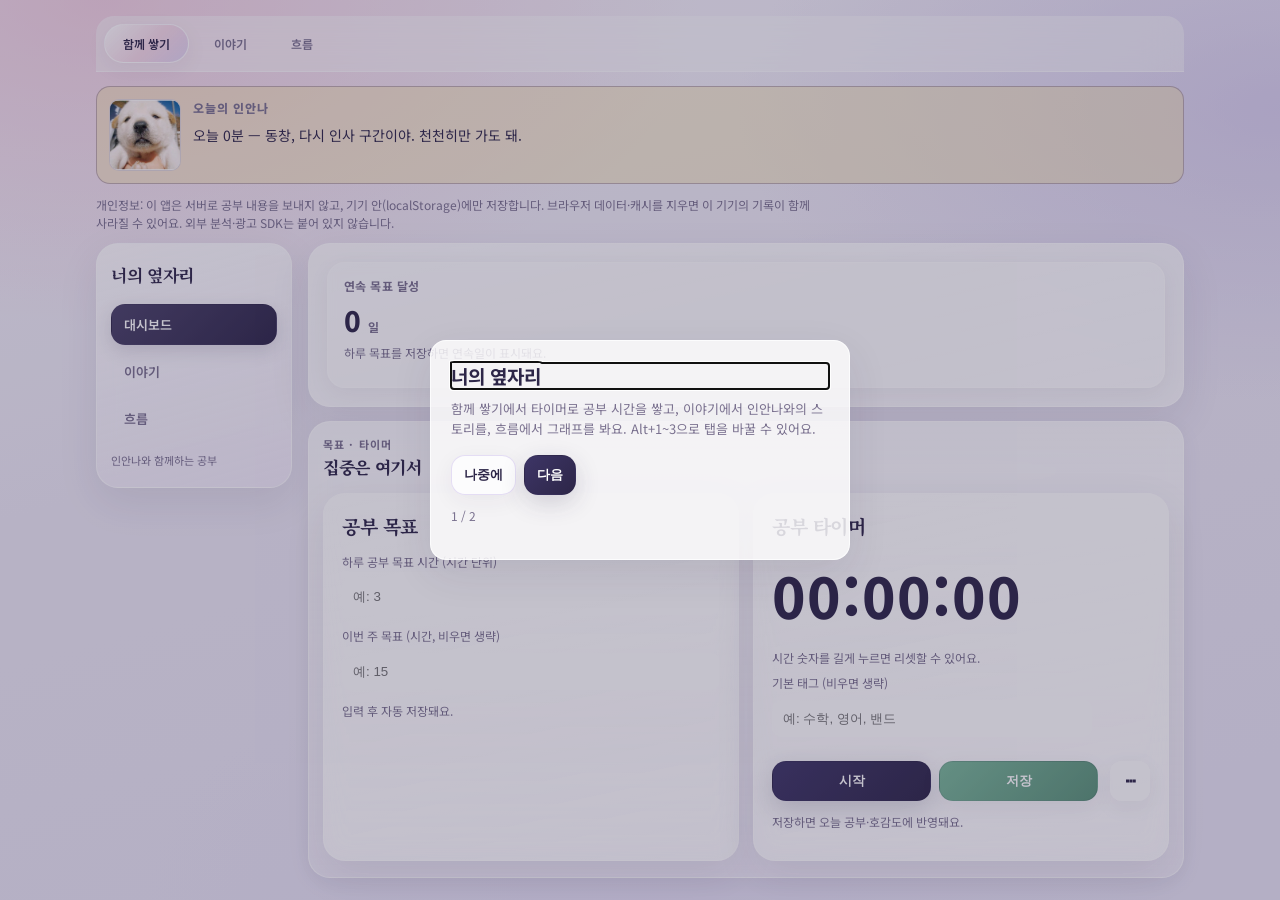
==== commit 458edf44: "Polish UX: snackbar confirms, partial render, external CSS Shorten copy, unify empty states, replace" ====
--- a/index.html
+++ b/index.html
@@ -21,2370 +21,9 @@
   <link rel="preconnect" href="https://fonts.googleapis.com" />
   <link rel="preconnect" href="https://fonts.gstatic.com" crossorigin />
   <link href="https://fonts.googleapis.com/css2?family=Noto+Sans+KR:wght@400;600;700&family=Noto+Serif+KR:wght@500;600;700&display=swap" rel="stylesheet" />
-  <style>
-    /* ===== 소프트 UI — 라벤더·핑크·딥 네이비 (핀테크 카드 스타일) ===== */
-    :root {
-      --romance-rose: #eba8c4;
-      --romance-blush: #f5d4e4;
-      --romance-lavender: #c5b8e8;
-      --romance-sky: #e4def5;
-      --indigo-night: #2d2648;
-      --ocean-noir: #4a4268;
-      --berry-wine: #2d2648;
-      --dusty-rose: #e8a6c8;
-      --pale-ash: #2d2648;
-      --bg: #ede9f5;
-      --bg-glow: rgba(255, 255, 255, 0.55);
-      --card: rgba(255, 255, 255, 0.82);
-      --card-2: rgba(255, 255, 255, 0.68);
-      --accent: #2d2648;
-      --accent-soft: #7a718f;
-      --accent-2: rgba(45, 38, 72, 0.2);
-      --text: #2d2648;
-      --muted: #7a718f;
-      --ok: #5a9278;
-      --surface-line: rgba(45, 38, 72, 0.08);
-      --library-grape: #5c4f78;
-      --library-khaki: #7a718f;
-      --library-yellow: rgba(245, 212, 228, 0.65);
-      --library-cream: rgba(255, 255, 255, 0.88);
-      --library-ink: #2d2648;
-      --field-fill: rgba(255, 255, 255, 0.92);
-      --field-ink: #2d2648;
-      --soft-shadow: 0 14px 42px rgba(45, 38, 72, 0.09);
-      --soft-shadow-sm: 0 6px 22px rgba(45, 38, 72, 0.06);
-      --radius-card: 22px;
-      --radius-pill: 999px;
-      --space-1: 8px;
-      --space-2: 12px;
-      --space-3: 16px;
-      --space-4: 24px;
-      --text-title: 19px;
-      --text-body: 14px;
-      --text-caption: 12px;
-      --ease-out: cubic-bezier(0.22, 1, 0.36, 1);
-    }
-    html[data-theme="romance"] .card {
-      border-color: rgba(255, 255, 255, 0.65);
-      box-shadow: var(--soft-shadow);
-      backdrop-filter: blur(12px);
-      -webkit-backdrop-filter: blur(12px);
-    }
-    html[data-theme="romance"] .card h3,
-    html[data-theme="romance"] .record-rail-brand,
-    html[data-theme="romance"] .bento-card h3,
-    html[data-theme="romance"] .habit-streak-num,
-    html[data-theme="romance"] .habit-month-val {
-      color: var(--library-ink);
-    }
-    html[data-theme="romance"] .big-time {
-      color: var(--library-ink);
-    }
-    html[data-theme="romance"] input,
-    html[data-theme="romance"] textarea {
-      background: var(--field-fill);
-      color: var(--field-ink);
-      border-color: rgba(255, 255, 255, 0.45);
-    }
-    html[data-theme="romance"] input:focus,
-    html[data-theme="romance"] textarea:focus {
-      border-color: rgba(197, 184, 232, 0.85);
-      box-shadow: 0 0 0 3px rgba(235, 168, 196, 0.35);
-    }
-    html[data-theme="romance"] label {
-      color: var(--library-khaki);
-    }
-    html[data-theme="romance"] .habit-block,
-    html[data-theme="romance"] .story-summary-box,
-    html[data-theme="romance"] .stat,
-    html[data-theme="romance"] .pomo-box {
-      background: rgba(255, 255, 255, 0.55);
-      border-color: rgba(255, 255, 255, 0.7);
-      box-shadow: var(--soft-shadow-sm);
-    }
-    html[data-theme="romance"] .ux-toolbar {
-      background: rgba(255, 255, 255, 0.22);
-      border-color: rgba(255, 255, 255, 0.35);
-    }
-    html[data-theme="romance"] canvas {
-      background: rgba(255, 255, 255, 0.75);
-      border-color: rgba(216, 204, 240, 0.55);
-      border-radius: 16px;
-      box-shadow: var(--soft-shadow-sm);
-    }
-    html[data-theme="romance"] .history {
-      color: var(--text);
-    }
-    html[data-theme="romance"] .mini-btn {
-      color: var(--text);
-      border-color: rgba(45, 38, 58, 0.18);
-      background: rgba(255, 255, 255, 0.55);
-    }
-    html[data-theme="romance"] .tabs {
-      background: rgba(255, 255, 255, 0.45);
-      border-bottom: 1px solid rgba(255, 255, 255, 0.5);
-      backdrop-filter: blur(18px);
-      -webkit-backdrop-filter: blur(18px);
-      border-radius: 18px 18px 0 0;
-      padding: 8px 8px 0;
-      gap: 6px;
-    }
-    html[data-theme="romance"] .tab-btn {
-      color: var(--muted);
-      border-color: transparent;
-      background: transparent;
-      border-radius: var(--radius-pill);
-    }
-    html[data-theme="romance"] .tab-btn.active {
-      color: var(--field-ink);
-      border-color: rgba(255, 255, 255, 0.8);
-      background: linear-gradient(135deg, rgba(255, 255, 255, 0.95) 0%, rgba(245, 212, 228, 0.75) 55%, rgba(216, 204, 240, 0.7) 100%);
-      box-shadow: var(--soft-shadow-sm);
-    }
-    html[data-theme="romance"] .btn {
-      color: var(--text);
-      background: rgba(255, 255, 255, 0.75);
-      border-color: rgba(255, 255, 255, 0.85);
-      border-radius: 14px;
-      box-shadow: var(--soft-shadow-sm);
-    }
-    html[data-theme="romance"] .btn.primary {
-      background: linear-gradient(135deg, #3d3566 0%, #2d2648 100%);
-      color: #ffffff;
-      border-color: rgba(45, 38, 72, 0.15);
-      box-shadow: 0 8px 24px rgba(45, 38, 72, 0.18);
-    }
-    html[data-theme="romance"] .btn.secondary {
-      background: rgba(255, 255, 255, 0.8);
-      color: var(--text);
-      border-color: rgba(216, 204, 240, 0.65);
-    }
-    html[data-theme="romance"] .btn.success {
-      background: linear-gradient(135deg, #7ab89a 0%, #5a9278 100%);
-      color: #ffffff;
-      border-color: rgba(45, 38, 72, 0.1);
-    }
-    html[data-theme="romance"] .habit-ring {
-      background: conic-gradient(
-        #e8a6c8 calc(var(--goal-p) * 1%),
-        rgba(216, 204, 240, 0.35) 0
-      );
-    }
-    html[data-theme="romance"] .habit-ring-hole {
-      color: var(--text);
-      background: linear-gradient(168deg, #ffffff 0%, #f5eef8 100%);
-    }
-    html[data-theme="romance"] .record-rail {
-      background: linear-gradient(165deg, rgba(255, 255, 255, 0.88) 0%, rgba(245, 238, 252, 0.75) 100%);
-      border: 1px solid rgba(255, 255, 255, 0.7);
-      box-shadow: var(--soft-shadow);
-    }
-    html[data-theme="romance"] .record-rail-tab {
-      color: var(--muted);
-      border-radius: 14px;
-    }
-    html[data-theme="romance"] .record-rail-tab:hover {
-      background: rgba(255, 255, 255, 0.45);
-      color: var(--text);
-    }
-    html[data-theme="romance"] .record-rail-tab.active {
-      color: #ffffff;
-      background: linear-gradient(135deg, #4a4268 0%, #2d2648 100%);
-      border-color: transparent;
-      box-shadow: 0 6px 18px rgba(45, 38, 72, 0.15);
-    }
-    html[data-theme="romance"] .record-rail-avatar {
-      background: linear-gradient(135deg, #f0b8d0 0%, #c5b8e8 100%);
-      color: #2d2648;
-      border-color: rgba(255, 255, 255, 0.85);
-    }
-    html[data-theme="romance"] .story-reset-row .btn.danger {
-      background: linear-gradient(135deg, #6b3d55 0%, #59426e 100%);
-      color: rgba(255, 255, 255, 0.96);
-      border-color: rgba(49, 44, 50, 0.12);
-    }
-    html[data-theme="romance"] .story-chapter {
-      background: rgba(255, 255, 255, 0.72);
-      border-color: rgba(255, 255, 255, 0.75);
-      border-left-color: rgba(197, 184, 232, 0.95);
-      box-shadow: var(--soft-shadow-sm);
-    }
-    html[data-theme="romance"] .story-chapter--done {
-      border-left-color: rgba(90, 146, 120, 0.85);
-    }
-    html[data-theme="romance"] .story-today-journal {
-      border-color: rgba(216, 204, 240, 0.65);
-      background: rgba(245, 212, 228, 0.35);
-    }
-    html[data-theme="romance"] .vn-backdrop {
-      background:
-        radial-gradient(ellipse 90% 70% at 50% 0%, rgba(245, 212, 228, 0.45) 0%, transparent 55%),
-        radial-gradient(ellipse 50% 45% at 85% 100%, rgba(197, 184, 232, 0.35) 0%, transparent 50%),
-        linear-gradient(180deg, rgba(247, 244, 252, 0.65) 0%, rgba(237, 233, 245, 0.95) 100%);
-    }
-    html[data-theme="romance"] .vn-stat-box {
-      border-color: rgba(255, 255, 255, 0.7);
-      background: rgba(255, 255, 255, 0.78);
-      backdrop-filter: blur(10px);
-      -webkit-backdrop-filter: blur(10px);
-    }
-    html[data-theme="romance"] .vn-date-line {
-      color: var(--muted);
-      border-color: rgba(216, 204, 240, 0.55);
-      background: rgba(245, 212, 228, 0.35);
-    }
-    html[data-theme="romance"] .vn-dialogue-inner {
-      border-color: rgba(255, 255, 255, 0.75);
-      background:
-        radial-gradient(circle at 14% 18%, rgba(245, 212, 228, 0.4) 0%, transparent 42%),
-        radial-gradient(circle at 88% 12%, rgba(197, 184, 232, 0.25) 0%, transparent 38%),
-        linear-gradient(180deg, rgba(255, 255, 255, 0.92) 0%, rgba(245, 238, 252, 0.96) 100%);
-    }
-    html[data-theme="romance"] .vn-dialogue-text {
-      color: var(--field-ink);
-    }
-    html[data-theme="romance"] .vn-nameplate {
-      background: linear-gradient(135deg, #4a4268 0%, #2d2648 100%);
-      color: rgba(255, 255, 255, 0.96);
-      border-color: rgba(255, 255, 255, 0.35);
-    }
-    html[data-theme="romance"] .vn-meta-block {
-      border-top-color: rgba(216, 204, 240, 0.45);
-      background: linear-gradient(180deg, rgba(245, 212, 228, 0.25) 0%, transparent 100%);
-    }
-    html[data-theme="romance"] .character-bio {
-      color: var(--muted);
-      background: rgba(255, 255, 255, 0.65);
-      border-color: rgba(255, 255, 255, 0.7);
-    }
-    html[data-theme="romance"] .vn-choice-panel.talk-box {
-      border-color: rgba(255, 255, 255, 0.75);
-      background: rgba(255, 255, 255, 0.88);
-      backdrop-filter: blur(12px);
-      -webkit-backdrop-filter: blur(12px);
-    }
-    html[data-theme="romance"] .vn-choice-head {
-      background: linear-gradient(135deg, #4a4268 0%, #2d2648 100%);
-      color: rgba(255, 255, 255, 0.96);
-      border-bottom-color: rgba(216, 204, 240, 0.35);
-    }
-    html[data-theme="romance"] .vn-npc-line {
-      color: var(--field-ink);
-      background: rgba(245, 212, 228, 0.3);
-      border-bottom-color: rgba(216, 204, 240, 0.35);
-    }
-    html[data-theme="romance"] .vn-choice-item {
-      color: var(--field-ink);
-      background: linear-gradient(180deg, rgba(255, 255, 255, 0.95) 0%, rgba(245, 238, 252, 0.9) 100%);
-      border-bottom-color: rgba(216, 204, 240, 0.35);
-    }
-    html[data-theme="romance"] .vn-choice-item:hover {
-      filter: brightness(0.98);
-    }
-    html[data-theme="romance"] .vn-choice-check {
-      border-color: var(--field-ink);
-      background: rgba(255, 252, 247, 0.95);
-    }
-    html[data-theme="romance"] .ending-panel {
-      border-color: rgba(216, 204, 240, 0.65);
-      background: linear-gradient(160deg, rgba(245, 212, 228, 0.4) 0%, rgba(255, 255, 255, 0.78) 100%);
-    }
-    html[data-theme="romance"] .ending-panel h4 {
-      color: #2d2648;
-    }
-    html[data-theme="romance"] .heart-meter {
-      background: linear-gradient(92deg, #f0b8d0 0%, #c5b8e8 48%, #e8a6c8 100%);
-    }
-    html[data-theme="romance"] .story-portrait-gallery h4.story-portrait-heading {
-      color: var(--library-ink);
-    }
-    html[data-theme="romance"] .story-portrait-card {
-      border-color: rgba(255, 255, 255, 0.75);
-      box-shadow: var(--soft-shadow-sm);
-    }
-    html[data-theme="romance"] .inline-edit {
-      background: rgba(255, 255, 255, 0.82);
-      border-color: rgba(216, 204, 240, 0.55);
-    }
-    * { box-sizing: border-box; }
-    body {
-      margin: 0;
-      font-family: "Noto Sans KR", "Segoe UI", sans-serif;
-      font-size: var(--text-body);
-      line-height: 1.5;
-      background-color: var(--bg);
-      background-image:
-        radial-gradient(ellipse 90% 70% at 8% 0%, rgba(240, 184, 208, 0.55) 0%, transparent 52%),
-        radial-gradient(ellipse 85% 65% at 100% 12%, rgba(197, 184, 232, 0.5) 0%, transparent 50%),
-        radial-gradient(ellipse 70% 55% at 50% 100%, rgba(228, 222, 245, 0.65) 0%, transparent 55%),
-        linear-gradient(165deg, #f7f4fc 0%, #ede9f5 42%, #e8e4f5 100%);
-      background-attachment: fixed;
-      color: var(--text);
-      min-height: 100vh;
-    }
-    .app {
-      max-width: 1120px;
-      margin: 0 auto;
-      padding: var(--space-3);
-    }
-    .text-title,
-    h2.onboarding-title,
-    .stats-hero-title,
-    .record-cluster-title {
-      font-size: var(--text-title);
-      line-height: 1.35;
-    }
-    .text-caption,
-    label,
-    .muted {
-      font-size: var(--text-caption);
-      line-height: 1.45;
-    }
-    .metric-line {
-      display: flex;
-      flex-wrap: wrap;
-      align-items: baseline;
-      gap: 2px var(--space-1);
-    }
-    .metric-val {
-      font-size: clamp(26px, 5vw, 34px);
-      font-weight: 800;
-      letter-spacing: -0.02em;
-      color: var(--library-ink);
-      line-height: 1.1;
-    }
-    .metric-unit {
-      font-size: var(--text-caption);
-      font-weight: 700;
-      color: var(--muted);
-    }
-    .metric-sep {
-      color: var(--muted);
-      font-size: var(--text-caption);
-      margin: 0 2px;
-    }
-    .stat-label {
-      margin-bottom: var(--space-1);
-    }
-    .insight-banner-wrap {
-      margin: 0 0 12px;
-    }
-    .insight-banner-inner {
-      display: flex;
-      flex-direction: column;
-      gap: 8px;
-    }
-    .insight-banner {
-      display: flex;
-      align-items: center;
-      justify-content: space-between;
-      gap: 10px;
-      flex-wrap: wrap;
-      padding: 10px 12px;
-      border-radius: 12px;
-      border: 1px solid var(--surface-line);
-      font-size: 13px;
-      line-height: 1.45;
-    }
-    .insight-banner-main {
-      display: flex;
-      align-items: flex-start;
-      gap: 10px;
-      flex: 1;
-      min-width: 0;
-    }
-    .insight-banner-icon {
-      flex-shrink: 0;
-      font-size: 20px;
-      line-height: 1.2;
-      margin-top: 1px;
-    }
-    .insight-banner-copy {
-      flex: 1;
-      min-width: 0;
-    }
-    .insight-banner-title {
-      display: block;
-      font-size: 14px;
-      font-weight: 800;
-      margin: 0 0 2px;
-      letter-spacing: -0.01em;
-    }
-    .insight-banner-desc {
-      display: block;
-      font-size: 13px;
-      font-weight: 500;
-      opacity: 0.95;
-    }
-    .insight-banner--ok {
-      background: rgba(90, 143, 126, 0.22);
-      border-color: rgba(90, 143, 126, 0.45);
-    }
-    .insight-banner--warn {
-      background: rgba(114, 15, 50, 0.22);
-      border-color: rgba(114, 15, 50, 0.45);
-    }
-    html[data-theme="romance"] .insight-banner--ok {
-      background: rgba(93, 128, 111, 0.2);
-      color: var(--library-ink);
-    }
-    html[data-theme="romance"] .insight-banner--warn {
-      background: rgba(114, 15, 50, 0.12);
-      color: var(--library-ink);
-    }
-    .tabs {
-      display: flex;
-      gap: 8px;
-      margin-bottom: 14px;
-      position: sticky;
-      top: 0;
-      background: rgba(255, 255, 255, 0.45);
-      backdrop-filter: blur(14px);
-      -webkit-backdrop-filter: blur(14px);
-      border-bottom: 1px solid rgba(45, 38, 58, 0.08);
-      z-index: 5;
-      padding: 10px 0;
-    }
-    .tab-btn {
-      border-radius: var(--radius-pill);
-      padding: 10px 18px;
-      background: transparent;
-      color: var(--muted);
-      cursor: pointer;
-      font-weight: 600;
-      border: 1px solid transparent;
-    }
-    .tab-btn.active {
-      background: linear-gradient(135deg, rgba(255, 255, 255, 0.92) 0%, rgba(245, 212, 228, 0.7) 50%, rgba(216, 204, 240, 0.65) 100%);
-      color: var(--field-ink);
-      border-color: rgba(255, 255, 255, 0.75);
-      box-shadow: var(--soft-shadow-sm);
-    }
-    .tabs > label.tab-btn {
-      display: inline-flex;
-      align-items: center;
-      justify-content: center;
-      box-sizing: border-box;
-      user-select: none;
-    }
-    .view { display: none; }
-    .view.active {
-      display: block;
-      animation: viewPanelIn 0.22s var(--ease-out);
-    }
-    @keyframes viewPanelIn {
-      from { opacity: 0; transform: translateY(8px); }
-      to { opacity: 1; transform: translateY(0); }
-    }
-    .insight-banner-wrap:not([hidden]) .insight-banner {
-      animation: viewPanelIn 0.2s var(--ease-out);
-    }
-    /* 메인 탭: 라디오 :checked 기준으로 패널 표시(JS 없이도 전환) */
-    .main-tab-input {
-      position: absolute;
-      width: 1px;
-      height: 1px;
-      padding: 0;
-      margin: -1px;
-      overflow: hidden;
-      clip: rect(0, 0, 0, 0);
-      clip-path: inset(50%);
-      white-space: nowrap;
-      border: 0;
-      opacity: 0;
-      pointer-events: none;
-      appearance: none;
-      -webkit-appearance: none;
-    }
-    #studyMainTabRecord:checked ~ #record.view {
-      display: block !important;
-    }
-    #studyMainTabRecord:checked ~ #panelStats.view,
-    #studyMainTabRecord:checked ~ #panelView.view {
-      display: none !important;
-    }
-    #studyMainTabStats:checked ~ #record.view,
-    #studyMainTabStats:checked ~ #panelView.view {
-      display: none !important;
-    }
-    #studyMainTabStats:checked ~ #panelStats.view {
-      display: block !important;
-    }
-    #studyMainTabView:checked ~ #record.view,
-    #studyMainTabView:checked ~ #panelStats.view {
-      display: none !important;
-    }
-    #studyMainTabView:checked ~ #panelView.view {
-      display: block !important;
-    }
-    .grid {
-      display: grid;
-      grid-template-columns: 1fr 1fr;
-      gap: 14px;
-    }
-    .card {
-      background: linear-gradient(168deg, var(--card) 0%, var(--card-2) 100%);
-      border: 1px solid var(--surface-line);
-      border-radius: var(--radius-card);
-      padding: var(--space-3);
-      box-shadow: var(--soft-shadow);
-    }
-    /* ===== §2 Record tab — shell, bento, habits (색·폰트 토큰 유지) ===== */
-    .record-shell {
-      display: grid;
-      grid-template-columns: 196px minmax(0, 1fr);
-      gap: 16px;
-      align-items: start;
-    }
-    .record-rail {
-      position: sticky;
-      top: 64px;
-      padding: 18px 14px;
-      border-radius: 22px;
-    }
-    .record-rail-brand {
-      font-family: "Noto Serif KR", Georgia, serif;
-      font-weight: 700;
-      font-size: 17px;
-      letter-spacing: -0.02em;
-      color: var(--pale-ash);
-      margin-bottom: 16px;
-    }
-    .record-rail-nav {
-      display: flex;
-      flex-direction: column;
-      gap: 6px;
-    }
-    .record-rail-tab {
-      width: 100%;
-      text-align: left;
-      padding: 10px 12px;
-      border-radius: 12px;
-      border: 1px solid transparent;
-      background: transparent;
-      color: var(--muted);
-      font-weight: 600;
-      font-size: 13px;
-      cursor: pointer;
-      font-family: inherit;
-    }
-    .record-rail-tab:hover {
-      background: rgba(255, 255, 255, 0.14);
-      color: var(--text);
-    }
-    .record-rail-tab.active {
-      background: linear-gradient(135deg, #4a4268 0%, #2d2648 100%);
-      color: #ffffff;
-      border-color: transparent;
-      box-shadow: 0 6px 18px rgba(45, 38, 72, 0.14);
-    }
-    .record-rail-note {
-      margin: 14px 0 0;
-      font-size: 11px;
-      line-height: 1.45;
-    }
-    .record-main {
-      display: flex;
-      flex-direction: column;
-      gap: 14px;
-      min-width: 0;
-    }
-    .record-cluster {
-      margin-bottom: 4px;
-      padding: 14px 14px 16px;
-      border-radius: 22px;
-      border: 1px solid var(--surface-line);
-      background: linear-gradient(180deg, rgba(255, 255, 255, 0.72) 0%, rgba(252, 248, 255, 0.5) 100%);
-      box-shadow: var(--soft-shadow-sm);
-    }
-    html[data-theme="romance"] .record-cluster {
-      background: linear-gradient(180deg, rgba(255, 255, 255, 0.78) 0%, rgba(252, 248, 255, 0.55) 100%);
-      border-color: rgba(255, 255, 255, 0.75);
-      box-shadow: var(--soft-shadow-sm);
-      backdrop-filter: blur(10px);
-      -webkit-backdrop-filter: blur(10px);
-    }
-    .record-cluster-head {
-      margin: 0 0 12px;
-      padding-bottom: 2px;
-    }
-    .record-cluster-eyebrow {
-      margin: 0 0 4px;
-      font-size: 11px;
-      font-weight: 700;
-      letter-spacing: 0.1em;
-      text-transform: uppercase;
-      color: var(--muted);
-    }
-    .record-cluster-title {
-      margin: 0;
-      font-size: 17px;
-      font-weight: 800;
-      font-family: "Noto Serif KR", Georgia, serif;
-      letter-spacing: -0.02em;
-      color: var(--pale-ash);
-    }
-    html[data-theme="romance"] .record-cluster-title {
-      color: var(--library-ink);
-    }
-    .record-cluster-body {
-      display: flex;
-      flex-direction: column;
-      gap: 12px;
-    }
-    .record-cluster--focus .record-cluster-body {
-      gap: 14px;
-    }
-    .story-contact-pick {
-      margin-top: 14px;
-      padding-top: 12px;
-      border-top: 1px dashed var(--surface-line);
-    }
-    .story-contact-pick-lede {
-      margin: 0 0 8px;
-      font-size: 12px;
-      line-height: 1.5;
-    }
-    .story-contact-pick-row {
-      display: flex;
-      flex-wrap: wrap;
-      gap: 8px;
-    }
-    .story-contact-pick-row .btn {
-      flex: 1 1 160px;
-    }
-    .habit-dashboard {
-      display: flex;
-      flex-direction: column;
-      gap: 14px;
-    }
-    .habit-dashboard-row {
-      display: flex;
-      flex-wrap: wrap;
-      align-items: stretch;
-      gap: 16px;
-    }
-    .habit-block {
-      flex: 1 1 200px;
-      min-width: 0;
-      padding: 14px 16px;
-      border-radius: 18px;
-      background: rgba(255, 255, 255, 0.45);
-      border: 1px solid rgba(255, 255, 255, 0.65);
-      box-shadow: var(--soft-shadow-sm);
-    }
-    .habit-block-title {
-      font-size: 12px;
-      font-weight: 700;
-      color: var(--muted);
-      letter-spacing: 0.04em;
-      margin-bottom: 10px;
-    }
-    .habit-goal-row {
-      display: flex;
-      align-items: center;
-      gap: 16px;
-    }
-    .habit-ring-wrap {
-      position: relative;
-      width: 88px;
-      height: 88px;
-      flex-shrink: 0;
-    }
-    .habit-ring {
-      width: 88px;
-      height: 88px;
-      border-radius: 50%;
-      --goal-p: 0;
-      background: conic-gradient(
-        #e8a6c8 calc(var(--goal-p) * 1%),
-        rgba(216, 204, 240, 0.35) 0
-      );
-      display: flex;
-      align-items: center;
-      justify-content: center;
-    }
-    .habit-ring-hole {
-      width: 58px;
-      height: 58px;
-      border-radius: 50%;
-      background: linear-gradient(168deg, var(--card) 0%, var(--card-2) 100%);
-      display: flex;
-      align-items: center;
-      justify-content: center;
-      font-size: 14px;
-      font-weight: 800;
-      color: var(--pale-ash);
-    }
-    .habit-goal-text {
-      flex: 1;
-      min-width: 0;
-      font-size: 13px;
-      line-height: 1.5;
-      color: var(--text);
-    }
-    .habit-streak-num {
-      font-size: 28px;
-      font-weight: 800;
-      color: var(--pale-ash);
-      line-height: 1.1;
-    }
-    .habit-month-val {
-      font-size: 20px;
-      font-weight: 800;
-      color: var(--pale-ash);
-    }
-    .onboarding-overlay {
-      position: fixed;
-      inset: 0;
-      z-index: 9000;
-      background: rgba(10, 14, 20, 0.76);
-      display: flex;
-      align-items: center;
-      justify-content: center;
-      padding: 16px;
-      box-sizing: border-box;
-    }
-    .onboarding-overlay[hidden] {
-      display: none !important;
-    }
-    body.onboarding-open {
-      overflow: hidden;
-    }
-    .onboarding-card {
-      max-width: 420px;
-      width: 100%;
-      background: var(--card);
-      border: 1px solid var(--surface-line);
-      border-radius: 16px;
-      padding: 22px 20px;
-      box-shadow: 0 20px 60px rgba(0, 0, 0, 0.45);
-    }
-    .onboarding-title {
-      margin: 0 0 10px;
-      font-size: 1.35rem;
-    }
-    .onboarding-body {
-      margin: 0 0 16px;
-      font-size: 13px;
-      line-height: 1.55;
-    }
-    html[data-theme="romance"] .onboarding-overlay {
-      background: rgba(45, 38, 72, 0.28);
-    }
-    html[data-theme="romance"] .onboarding-card {
-      box-shadow: var(--soft-shadow);
-      border-color: rgba(255, 255, 255, 0.75);
-    }
-    .habit-backup-row {
-      margin-top: 0;
-      flex-wrap: wrap;
-    }
-    .habit-file-label {
-      display: inline-flex;
-      align-items: center;
-      cursor: pointer;
-    }
-    .record-bento-row {
-      display: flex;
-      gap: 14px;
-      align-items: stretch;
-      min-width: 0;
-    }
-    .record-bento-left {
-      flex: 1;
-      min-width: 0;
-      display: flex;
-      flex-direction: column;
-      gap: 14px;
-    }
-    .record-bento-top {
-      display: grid;
-      grid-template-columns: 1fr 1fr;
-      gap: 14px;
-      min-width: 0;
-    }
-    .record-bento-bottom {
-      min-width: 0;
-    }
-    .bento-card {
-      border-radius: 22px;
-      padding: 18px;
-    }
-    .bento-charts-side {
-      width: min(340px, 100%);
-      flex-shrink: 0;
-      border-radius: 22px;
-      padding: 18px;
-      display: flex;
-      flex-direction: column;
-      gap: 14px;
-    }
-    .bento-chart-block {
-      display: flex;
-      flex-direction: column;
-      flex: 0 0 auto;
-    }
-    .bento-chart-block h3 {
-      margin: 0 0 8px;
-    }
-    .bento-chart-block canvas {
-      flex: 0 0 auto;
-      width: 100%;
-      height: 132px;
-      min-height: 0;
-    }
-    .bento-side-footer {
-      margin-top: 2px;
-      padding-top: 14px;
-      border-top: 1px solid var(--surface-line);
-      flex: 0 0 auto;
-    }
-    .bento-side-footer h3 {
-      margin: 0 0 10px;
-    }
-    /* ===== §2b Stats tab ===== */
-    .stats-panel {
-      max-width: 960px;
-      margin: 0 auto;
-    }
-    .stats-hero {
-      border-radius: 22px;
-      padding: 18px 20px;
-    }
-    .stats-hero-title {
-      margin: 4px 0 0;
-      font-family: "Noto Serif KR", Georgia, serif;
-      font-weight: 700;
-      font-size: clamp(22px, 4vw, 28px);
-      letter-spacing: -0.02em;
-      color: var(--pale-ash);
-    }
-    .stats-layout {
-      display: flex;
-      flex-direction: column;
-      gap: 14px;
-      margin-top: 14px;
-    }
-    .stats-charts-row {
-      display: grid;
-      grid-template-columns: 1fr 1fr;
-      gap: 14px;
-      min-width: 0;
-    }
-    .stats-charts-row .bento-chart-block canvas {
-      width: 100%;
-      height: 132px;
-    }
-    .stats-progress-card .stats {
-      margin-top: 4px;
-    }
-    .card h3 {
-      margin: 0 0 var(--space-2);
-      font-family: "Noto Serif KR", Georgia, serif;
-      font-size: var(--text-title);
-      font-weight: 700;
-      letter-spacing: -0.02em;
-      color: var(--pale-ash);
-    }
-    label { color: var(--muted); display: block; margin-bottom: var(--space-1); }
-    input, textarea {
-      width: 100%;
-      border: 1px solid rgba(17, 70, 101, 0.65);
-      background: rgba(15, 24, 34, 0.92);
-      color: var(--text);
-      border-radius: 10px;
-      padding: 10px;
-      outline: none;
-    }
-    input:focus, textarea:focus {
-      border-color: rgba(123, 68, 90, 0.75);
-      box-shadow: 0 0 0 2px rgba(114, 15, 50, 0.2);
-    }
-    textarea { resize: vertical; min-height: 72px; }
-    .btn-row { display: flex; flex-wrap: wrap; gap: var(--space-1); margin-top: var(--space-2); }
-    .btn {
-      border-radius: 10px;
-      padding: 10px 12px;
-      cursor: pointer;
-      font-weight: 700;
-      color: var(--indigo-night);
-      background: linear-gradient(175deg, var(--pale-ash) 0%, #b9bcc8 100%);
-      border: 1px solid rgba(22, 32, 43, 0.15);
-    }
-    .btn.primary {
-      background: linear-gradient(135deg, #4a4268 0%, #2d2648 100%);
-      color: #ffffff;
-      border-color: rgba(45, 38, 72, 0.12);
-      box-shadow: 0 8px 22px rgba(45, 38, 72, 0.16);
-    }
-    .btn.secondary {
-      background: var(--ocean-noir);
-      color: var(--pale-ash);
-      border: 1px solid rgba(209, 209, 214, 0.18);
-    }
-    .btn.success {
-      background: linear-gradient(135deg, var(--ok), #3d6d5c);
-      color: var(--pale-ash);
-      border-color: rgba(209, 209, 214, 0.12);
-    }
-    .big-time {
-      font-size: clamp(30px, 6vw, 56px);
-      font-weight: 800;
-      letter-spacing: 1px;
-      margin: 8px 0;
-      color: var(--pale-ash);
-    }
-    .stats { display: grid; grid-template-columns: 1fr 1fr; gap: 10px; }
-    .stat {
-      background: rgba(0, 0, 0, 0.18);
-      border-radius: 12px;
-      padding: 10px;
-      border: 1px solid var(--surface-line);
-    }
-    .muted { color: var(--muted); }
-    /* —— 캐릭터 탭 · 비주얼노벨 레이아웃 (색·폰트 토큰 유지) —— */
-    /* ===== §3 VN / character view, story, portrait gallery ===== */
-    .vn-card {
-      padding: 0;
-      overflow: hidden;
-    }
-    .vn-stage {
-      position: relative;
-      min-height: min(640px, 84vh);
-      max-height: 960px;
-      display: flex;
-      flex-direction: column;
-      margin: 0;
-    }
-    .vn-backdrop {
-      position: absolute;
-      inset: 0;
-      z-index: 0;
-      background:
-        radial-gradient(ellipse 90% 70% at 50% 0%, rgba(17, 70, 101, 0.35) 0%, transparent 55%),
-        radial-gradient(ellipse 50% 45% at 80% 100%, rgba(114, 15, 50, 0.2) 0%, transparent 50%),
-        linear-gradient(180deg, rgba(15, 24, 34, 0.5) 0%, rgba(22, 32, 43, 0.85) 100%);
-      filter: blur(0.5px);
-    }
-    .vn-backdrop.vn-backdrop--date {
-      background:
-        radial-gradient(ellipse 70% 55% at 50% 20%, rgba(243, 226, 169, 0.18) 0%, transparent 50%),
-        radial-gradient(ellipse 60% 50% at 20% 90%, rgba(114, 15, 50, 0.22) 0%, transparent 45%),
-        radial-gradient(ellipse 55% 45% at 85% 75%, rgba(17, 70, 101, 0.28) 0%, transparent 48%),
-        linear-gradient(180deg, rgba(22, 32, 43, 0.45) 0%, rgba(15, 24, 34, 0.92) 100%);
-    }
-    html[data-theme="romance"] .vn-backdrop.vn-backdrop--date {
-      background:
-        radial-gradient(ellipse 80% 60% at 50% 15%, rgba(245, 212, 228, 0.55) 0%, transparent 52%),
-        radial-gradient(ellipse 50% 40% at 15% 85%, rgba(197, 184, 232, 0.35) 0%, transparent 45%),
-        linear-gradient(180deg, rgba(255, 255, 255, 0.55) 0%, rgba(237, 233, 245, 0.95) 100%);
-    }
-    .vn-floating-hearts {
-      position: absolute;
-      inset: 0;
-      z-index: 1;
-      pointer-events: none;
-      opacity: 0.14;
-      background-image:
-        radial-gradient(circle at 12% 88%, rgba(114, 15, 50, 0.45) 0, transparent 3%),
-        radial-gradient(circle at 22% 76%, rgba(123, 68, 90, 0.4) 0, transparent 2.5%),
-        radial-gradient(circle at 78% 82%, rgba(114, 15, 50, 0.35) 0, transparent 2.8%),
-        radial-gradient(circle at 88% 70%, rgba(123, 68, 90, 0.35) 0, transparent 2.2%);
-    }
-    .vn-top-hud {
-      position: relative;
-      z-index: 3;
-      flex-shrink: 0;
-      display: flex;
-      justify-content: space-between;
-      align-items: flex-start;
-      gap: 12px;
-      padding: 12px 14px 0;
-    }
-    .vn-hud-left {
-      display: flex;
-      align-items: flex-start;
-      gap: 10px;
-      min-width: 0;
-    }
-    .vn-face-thumb {
-      width: 56px;
-      height: 56px;
-      border-radius: 12px;
-      object-fit: cover;
-      flex-shrink: 0;
-      border: 2px solid var(--pale-ash);
-      box-shadow: 0 4px 12px rgba(0, 0, 0, 0.35);
-      background: #121c26;
-    }
-    .vn-stat-box {
-      padding: 8px 12px 10px;
-      border-radius: 12px;
-      border: 2px solid var(--pale-ash);
-      background: rgba(0, 0, 0, 0.38);
-      backdrop-filter: blur(8px);
-      min-width: 0;
-      max-width: min(240px, 52vw);
-    }
-    .vn-stat-row {
-      font-size: 13px;
-      line-height: 1.35;
-    }
-    .vn-stat-row + .vn-stat-row { margin-top: 4px; }
-    .vn-stat-labels {
-      display: flex;
-      justify-content: space-between;
-      align-items: center;
-      gap: 8px;
-      font-weight: 700;
-      color: var(--text);
-    }
-    .vn-stat-tag {
-      font-size: 11px;
-      letter-spacing: 0.06em;
-      text-transform: uppercase;
-      color: var(--muted);
-    }
-    .vn-stat-row.vn-hearts {
-      font-size: 15px;
-      letter-spacing: 1px;
-      white-space: nowrap;
-      overflow: hidden;
-      text-overflow: ellipsis;
-    }
-    .vn-stage-pill {
-      font-size: 11px;
-      color: var(--muted);
-      line-height: 1.4;
-      display: -webkit-box;
-      -webkit-line-clamp: 2;
-      -webkit-box-orient: vertical;
-      overflow: hidden;
-    }
-    .vn-hud-right {
-      text-align: right;
-      flex-shrink: 0;
-      max-width: 46%;
-    }
-    .vn-date-line {
-      font-size: 12px;
-      line-height: 1.4;
-      color: var(--muted);
-      padding: 8px 10px;
-      border-radius: 10px;
-      border: 1px solid var(--surface-line);
-      background: rgba(0, 0, 0, 0.28);
-    }
-    .vn-sprite-wrap {
-      position: relative;
-      z-index: 2;
-      flex: 1;
-      display: flex;
-      align-items: flex-end;
-      justify-content: center;
-      min-height: 240px;
-      padding: 8px 8px 188px;
-    }
-    .character-img {
-      width: 100%;
-      border-radius: 14px;
-      border: 1px solid rgba(209, 209, 214, 0.18);
-      object-fit: cover;
-      min-height: 220px;
-      background: #121c26;
-    }
-    .character-img.vn-sprite {
-      width: auto;
-      max-width: min(720px, 98vw);
-      min-height: 0;
-      height: auto;
-      max-height: min(72vh, 760px);
-      object-fit: contain;
-      object-position: center bottom;
-      border: none;
-      border-radius: 0;
-      background: transparent;
-      box-shadow: none;
-    }
-    .vn-choice-panel.talk-box {
-      position: absolute;
-      right: 12px;
-      bottom: 228px;
-      width: min(280px, calc(100% - 24px));
-      z-index: 5;
-      margin-top: 0;
-      padding: 0;
-      overflow: hidden;
-      border-radius: 14px;
-      border: 2px solid var(--pale-ash);
-      background: rgba(15, 24, 34, 0.92);
-      box-shadow: 0 12px 32px rgba(0, 0, 0, 0.45);
-    }
-    .vn-choice-head {
-      padding: 8px 12px;
-      font-size: 12px;
-      font-weight: 800;
-      letter-spacing: 0.04em;
-      text-align: center;
-      background: var(--ocean-noir);
-      color: var(--pale-ash);
-      border-bottom: 1px solid var(--surface-line);
-    }
-    .vn-npc-line {
-      padding: 10px 12px;
-      font-size: 13px;
-      line-height: 1.5;
-      color: var(--text);
-      border-bottom: 1px solid var(--surface-line);
-      background: rgba(0, 0, 0, 0.15);
-    }
-    .vn-choice-list {
-      display: flex;
-      flex-direction: column;
-      gap: 0;
-      margin-top: 0;
-      max-height: 220px;
-      overflow-y: auto;
-    }
-    .vn-choice-item {
-      display: flex;
-      align-items: flex-start;
-      gap: 10px;
-      width: 100%;
-      text-align: left;
-      padding: 10px 12px;
-      border: none;
-      border-bottom: 1px solid var(--surface-line);
-      cursor: pointer;
-      font-size: 13px;
-      font-weight: 600;
-      line-height: 1.45;
-      color: var(--indigo-night);
-      background: linear-gradient(180deg, var(--pale-ash) 0%, #c4c7d0 100%);
-      transition: background 0.15s ease, filter 0.15s ease;
-    }
-    .vn-choice-item:last-of-type { border-bottom: none; }
-    .vn-choice-item:hover {
-      filter: brightness(1.04);
-    }
-    .vn-choice-check {
-      flex-shrink: 0;
-      width: 16px;
-      height: 16px;
-      margin-top: 2px;
-      border: 2px solid var(--indigo-night);
-      border-radius: 3px;
-      background: rgba(255, 255, 255, 0.85);
-      position: relative;
-    }
-    .vn-choice-item:hover .vn-choice-check {
-      border-color: var(--berry-wine);
-      background: rgba(255, 255, 255, 1);
-    }
-    .vn-choice-label { flex: 1; min-width: 0; }
-    .vn-reply-result {
-      padding: 8px 12px 10px;
-      font-size: 12px;
-      margin-top: 0 !important;
-      border-top: 1px dashed var(--surface-line);
-    }
-    .vn-dialogue-shell {
-      position: absolute;
-      left: 12px;
-      right: 12px;
-      bottom: 12px;
-      z-index: 4;
-      padding-top: 14px;
-      display: flex;
-      flex-direction: column;
-      align-items: center;
-    }
-    .vn-nameplate {
-      position: absolute;
-      left: 22px;
-      top: 0;
-      transform: translateY(-40%);
-      z-index: 2;
-      padding: 6px 16px;
-      border-radius: 10px;
-      font-size: 14px;
-      font-weight: 800;
-      letter-spacing: 0.02em;
-      color: var(--pale-ash);
-      background: linear-gradient(135deg, #8b2244, var(--berry-wine));
-      border: 2px solid var(--pale-ash);
-      box-shadow: 0 4px 14px rgba(0, 0, 0, 0.35);
-    }
-    .vn-dialogue-inner {
-      position: relative;
-      width: 100%;
-      max-width: 36em;
-      border-radius: 20px;
-      border: 3px solid var(--pale-ash);
-      padding: 28px 16px 16px;
-      background:
-        radial-gradient(circle at 12% 18%, rgba(123, 68, 90, 0.14) 0%, transparent 42%),
-        radial-gradient(circle at 88% 12%, rgba(114, 15, 50, 0.1) 0%, transparent 38%),
-        linear-gradient(180deg, rgba(22, 32, 43, 0.78) 0%, rgba(15, 24, 34, 0.92) 100%);
-      backdrop-filter: blur(10px);
-      box-shadow: 0 8px 28px rgba(0, 0, 0, 0.4);
-      max-height: min(42vh, 320px);
-      overflow-y: auto;
-      -webkit-overflow-scrolling: touch;
-    }
-    .vn-dialogue-text {
-      font-family: "Noto Serif KR", Georgia, serif;
-      font-size: var(--text-body);
-      line-height: 1.65;
-      margin: 0;
-      max-width: 36em;
-      color: var(--text);
-      overflow-wrap: anywhere;
-      word-break: keep-all;
-    }
-    .timer-display-hit {
-      cursor: pointer;
-      user-select: none;
-      border-radius: 12px;
-      transition: background 0.18s var(--ease-out);
-    }
-    body:not(.timer-active) .timer-display-hit:active {
-      background: rgba(197, 184, 232, 0.2);
-    }
-    @keyframes vnDialogueFlash {
-      0% {
-        opacity: 0.88;
-        transform: translateY(2px);
-      }
-      45% {
-        opacity: 1;
-        transform: translateY(0);
-      }
-      100% {
-        opacity: 1;
-        transform: translateY(0);
-      }
-    }
-    .vn-dialogue-text.vn-dialogue--flash {
-      animation: vnDialogueFlash 0.55s cubic-bezier(0.22, 1, 0.36, 1) 1;
-    }
-    .story-log-day {
-      font-size: var(--text-caption);
-      font-weight: 800;
-      letter-spacing: 0.06em;
-      color: var(--muted);
-      margin: var(--space-3) 0 var(--space-2);
-      padding-bottom: var(--space-1);
-      border-bottom: 1px solid var(--surface-line);
-    }
-    .story-log-day:first-child {
-      margin-top: 0;
-    }
-    .stats-kpi-row {
-      display: flex;
-      flex-wrap: wrap;
-      align-items: center;
-      gap: var(--space-1) var(--space-2);
-      padding: var(--space-2);
-      border-radius: 14px;
-      background: rgba(255, 255, 255, 0.45);
-      border: 1px solid rgba(255, 255, 255, 0.65);
-    }
-    .kpi-chip {
-      display: inline-flex;
-      align-items: baseline;
-      gap: 4px;
-    }
-    .kpi-k {
-      font-size: var(--text-caption);
-      color: var(--muted);
-      font-weight: 600;
-    }
-    .kpi-v {
-      font-size: var(--text-body);
-      font-weight: 800;
-      color: var(--library-ink);
-    }
-    .kpi-sep {
-      color: var(--muted);
-      font-weight: 700;
-      user-select: none;
-    }
-    .chart-legend {
-      display: flex;
-      align-items: center;
-      gap: var(--space-1);
-      flex-wrap: wrap;
-      margin: var(--space-2) 0 0;
-    }
-    .chart-legend-swatch {
-      width: 10px;
-      height: 10px;
-      border-radius: 3px;
-      flex-shrink: 0;
-    }
-    .chart-legend-swatch--bar {
-      background: linear-gradient(180deg, #e8a6c8, #c5b8e8);
-    }
-    .chart-legend-swatch--bar-alt {
-      background: linear-gradient(180deg, #d4a8c8, #a89bcf);
-    }
-    .chart-legend-swatch--lo {
-      background: rgba(197, 184, 232, 0.35);
-    }
-    .chart-legend-swatch--hi {
-      background: rgba(232, 166, 200, 0.85);
-    }
-    .filter-pills {
-      display: flex;
-      flex-wrap: wrap;
-      gap: var(--space-1);
-      margin-bottom: var(--space-2);
-    }
-    .filter-pill {
-      border: 1px solid rgba(216, 204, 240, 0.65);
-      background: rgba(255, 255, 255, 0.65);
-      color: var(--text);
-      border-radius: var(--radius-pill);
-      padding: 6px 12px;
-      font-size: var(--text-caption);
-      font-weight: 700;
-      cursor: pointer;
-      transition: background 0.18s var(--ease-out), color 0.18s var(--ease-out), border-color 0.18s var(--ease-out);
-    }
-    .filter-pill[aria-pressed="true"] {
-      background: linear-gradient(135deg, #4a4268 0%, #2d2648 100%);
-      color: #fff;
-      border-color: transparent;
-    }
-    .filter-pill-panel {
-      margin-bottom: var(--space-2);
-    }
-    .filter-pill-panel input {
-      max-width: 220px;
-    }
-    .filter-more {
-      margin-top: var(--space-1);
-    }
-    .filter-more summary {
-      cursor: pointer;
-      color: var(--muted);
-      font-weight: 600;
-      list-style: none;
-    }
-    .filter-more summary::-webkit-details-marker {
-      display: none;
-    }
-    .filter-more-grid {
-      display: flex;
-      flex-wrap: wrap;
-      gap: var(--space-2);
-      margin-top: var(--space-2);
-    }
-    .visually-hidden {
-      position: absolute;
-      width: 1px;
-      height: 1px;
-      padding: 0;
-      margin: -1px;
-      overflow: hidden;
-      clip: rect(0, 0, 0, 0);
-      white-space: nowrap;
-      border: 0;
-    }
-    .vn-inner-panel {
-      margin-top: 12px;
-      padding-top: 10px;
-      border-top: 1px dashed rgba(209, 209, 214, 0.22);
-    }
-    .vn-inner-toggle {
-      display: inline-flex;
-      align-items: center;
-      gap: 8px;
-      font-size: 12px;
-      font-weight: 600;
-      color: var(--muted);
-      cursor: pointer;
-      user-select: none;
-    }
-    .vn-inner-toggle input {
-      width: 16px;
-      height: 16px;
-      accent-color: var(--berry-wine);
-    }
-    .vn-inner-monologue {
-      margin: 12px 0 0;
-      padding: 10px 12px 12px;
-      border-radius: 12px;
-      border-left: 3px solid rgba(123, 68, 90, 0.9);
-      background: rgba(0, 0, 0, 0.38);
-      font-family: "Noto Sans KR", Segoe UI, sans-serif;
-      font-size: 13px;
-      line-height: 1.6;
-      color: rgba(230, 226, 238, 0.95);
-      font-style: italic;
-      max-height: min(6.5em, 28vh);
-      overflow-y: auto;
-      overflow-wrap: anywhere;
-      word-break: keep-all;
-      -webkit-overflow-scrolling: touch;
-    }
-    .vn-inner-tagline {
-      font-size: 11px;
-      color: var(--muted);
-      margin: 6px 0 0;
-      line-height: 1.45;
-    }
-    html[data-theme="romance"] .vn-inner-monologue {
-      background: rgba(255, 252, 247, 0.97);
-      border-left: 3px solid rgba(89, 66, 110, 0.88);
-      box-shadow: inset 0 0 0 1px rgba(49, 44, 50, 0.08);
-      color: #252022;
-    }
-    html[data-theme="romance"] .vn-inner-toggle {
-      color: var(--library-khaki);
-    }
-    .vn-meta-block {
-      padding: 14px;
-      border-top: 1px solid var(--surface-line);
-      background: linear-gradient(180deg, rgba(0, 0, 0, 0.12) 0%, transparent 100%);
-    }
-    .vn-meta-block h3 {
-      margin: 0 0 8px;
-    }
-    .vn-lede {
-      margin: 0 0 10px;
-    }
-    canvas {
-      width: 100%;
-      height: 240px;
-      background: rgba(15, 24, 34, 0.55);
-      border-radius: 12px;
-      border: 1px solid var(--surface-line);
-    }
-    .history {
-      max-height: 280px;
-      overflow: auto;
-      font-size: 14px;
-      line-height: 1.5;
-      padding-right: 6px;
-    }
-    .history-filter-bar {
-      margin-bottom: var(--space-2);
-      padding: var(--space-2);
-      border-radius: 12px;
-      background: rgba(0, 0, 0, 0.16);
-      border: 1px solid var(--surface-line);
-    }
-    .history-filter-bar .hf-field {
-      display: flex;
-      flex-direction: column;
-      gap: 2px;
-      min-width: 0;
-    }
-    .history-filter-bar .hf-field label {
-      font-size: 11px;
-      margin: 0;
-    }
-    .history-filter-bar input[type="date"],
-    .history-filter-bar input[type="text"],
-    .history-filter-bar select {
-      font-size: 13px;
-      max-width: 100%;
-    }
-    .history-filter-bar .hf-toggle label {
-      display: flex;
-      align-items: center;
-      gap: 6px;
-      font-size: 12px;
-      cursor: pointer;
-    }
-    html[data-theme="romance"] .history-filter-bar {
-      background: rgba(255, 252, 247, 0.75);
-    }
-    .app-snackbar,
-    .record-snackbar {
-      position: fixed;
-      top: max(var(--space-2), env(safe-area-inset-top, 0px));
-      left: 50%;
-      transform: translateX(-50%);
-      z-index: 5000;
-      display: flex;
-      align-items: center;
-      gap: var(--space-2);
-      padding: var(--space-2) var(--space-3);
-      border-radius: 14px;
-      background: var(--card);
-      border: 1px solid var(--surface-line);
-      box-shadow: var(--soft-shadow);
-      max-width: min(440px, calc(100vw - var(--space-4)));
-      font-size: var(--text-body);
-      animation: snackIn 0.22s var(--ease-out);
-    }
-    @keyframes snackIn {
-      from { opacity: 0; transform: translateX(-50%) translateY(-10px); }
-      to { opacity: 1; transform: translateX(-50%) translateY(0); }
-    }
-    .app-snackbar[hidden],
-    .record-snackbar[hidden] {
-      display: none !important;
-    }
-    .app-snackbar .btn.secondary,
-    .record-snackbar .btn.secondary {
-      flex-shrink: 0;
-      padding: 6px 10px;
-      font-size: var(--text-caption);
-    }
-    .timer-actions {
-      display: flex;
-      align-items: center;
-      gap: var(--space-2);
-      margin-top: var(--space-2);
-      flex-wrap: wrap;
-    }
-    .timer-actions-primary {
-      display: flex;
-      flex: 1;
-      min-width: 0;
-      gap: var(--space-1);
-    }
-    .timer-actions-primary .btn {
-      flex: 1;
-      min-width: 0;
-    }
-    .btn-icon {
-      width: 40px;
-      height: 40px;
-      padding: 0;
-      border-radius: 12px;
-      border: 1px solid rgba(255, 255, 255, 0.75);
-      background: rgba(255, 255, 255, 0.7);
-      color: var(--text);
-      font-size: 18px;
-      font-weight: 800;
-      line-height: 1;
-      cursor: pointer;
-      box-shadow: var(--soft-shadow-sm);
-      transition: background 0.18s var(--ease-out), transform 0.18s var(--ease-out);
-    }
-    .btn-icon:hover {
-      transform: translateY(-1px);
-    }
-    .timer-more-menu {
-      position: absolute;
-      right: 0;
-      top: calc(100% + var(--space-1));
-      min-width: 148px;
-      padding: var(--space-1);
-      border-radius: 12px;
-      background: rgba(255, 255, 255, 0.96);
-      border: 1px solid var(--surface-line);
-      box-shadow: var(--soft-shadow);
-      z-index: 20;
-    }
-    .timer-actions-more {
-      position: relative;
-      flex-shrink: 0;
-    }
-    .timer-more-item {
-      display: block;
-      width: 100%;
-      text-align: left;
-      padding: var(--space-2);
-      border: none;
-      border-radius: 8px;
-      background: transparent;
-      font-size: var(--text-body);
-      font-weight: 600;
-      color: var(--text);
-      cursor: pointer;
-    }
-    .timer-more-item:hover {
-      background: rgba(197, 184, 232, 0.25);
-    }
-    body.timer-active .bento-timer {
-      border-color: rgba(235, 168, 196, 0.75);
-      box-shadow: 0 0 0 1px rgba(235, 168, 196, 0.35), var(--soft-shadow-sm);
-      transition: box-shadow 0.22s var(--ease-out), border-color 0.22s var(--ease-out);
-    }
-    body.timer-active .btn-timer-primary {
-      background: linear-gradient(135deg, #6b4a62 0%, #4a3560 100%);
-      box-shadow: 0 0 0 3px rgba(235, 168, 196, 0.35);
-    }
-    .tab-btn {
-      transition: background 0.2s var(--ease-out), color 0.2s var(--ease-out), box-shadow 0.2s var(--ease-out);
-    }
-    .history-item { border-bottom: 1px dashed var(--surface-line); padding: 8px 0; }
-    .history-row {
-      display: flex;
-      justify-content: space-between;
-      align-items: center;
-      gap: 8px;
-    }
-    .mini-btn {
-      border: none;
-      border-radius: 8px;
-      padding: 4px 8px;
-      cursor: pointer;
-      font-size: 12px;
-      font-weight: 700;
-      color: var(--indigo-night);
-      background: linear-gradient(135deg, var(--pale-ash), #a8abb8);
-      flex-shrink: 0;
-      border: 1px solid rgba(22, 32, 43, 0.12);
-    }
-    .mini-btn.save { background: linear-gradient(135deg, #6a9e8f, var(--ocean-noir)); color: var(--pale-ash); }
-    .mini-btn.cancel { background: linear-gradient(135deg, #c5c8d2, #9ea3b0); }
-    .mini-btn.delete { background: linear-gradient(135deg, #a34a62, var(--berry-wine)); color: var(--pale-ash); }
-    .inline-edit {
-      margin-top: 8px;
-      padding: 8px;
-      border-radius: 10px;
-      background: rgba(0, 0, 0, 0.18);
-      border: 1px solid var(--surface-line);
-      display: grid;
-      grid-template-columns: 1fr 100px auto auto auto;
-      gap: 8px;
-      align-items: center;
-    }
-    .inline-edit input {
-      width: 100%;
-      padding: 6px 8px;
-      border-radius: 8px;
-      font-size: 12px;
-    }
-    .minutes-input-wrap {
-      display: flex;
-      align-items: center;
-      gap: 4px;
-      color: var(--muted);
-      font-size: 12px;
-    }
-    .toggle-row {
-      margin-top: 8px;
-      display: flex;
-      align-items: center;
-      gap: 8px;
-      font-size: 13px;
-      color: var(--muted);
-    }
-    .talk-box {
-      margin-top: 10px;
-      border-radius: 12px;
-      padding: 10px;
-      background: rgba(0, 0, 0, 0.18);
-      border: 1px solid rgba(17, 70, 101, 0.35);
-    }
-    .choice-row {
-      display: flex;
-      flex-wrap: wrap;
-      gap: 8px;
-      margin-top: 8px;
-    }
-    .route-meter {
-      margin-top: 8px;
-      font-size: 13px;
-      color: var(--muted);
-      line-height: 1.5;
-    }
-    .ending-panel {
-      margin-top: 12px;
-      padding: 14px;
-      border-radius: 14px;
-      border: 1px solid rgba(114, 15, 50, 0.55);
-      background: linear-gradient(160deg, rgba(114, 15, 50, 0.12) 0%, rgba(0, 0, 0, 0.2) 100%);
-    }
-    .ending-panel h4 {
-      margin: 0 0 10px;
-      font-size: 17px;
-      font-family: "Noto Serif KR", Georgia, serif;
-      color: #e8c4d4;
-    }
-    .ending-panel p {
-      margin: 0;
-      font-size: 15px;
-      line-height: 1.55;
-      white-space: pre-wrap;
-    }
-    .heart-meter {
-      margin-top: 8px;
-      font-size: 22px;
-      letter-spacing: 2px;
-      line-height: 1.2;
-      background: linear-gradient(92deg, var(--dusty-rose) 0%, var(--berry-wine) 55%, #c98aa8 100%);
-      -webkit-background-clip: text;
-      background-clip: text;
-      color: transparent;
-      -webkit-text-fill-color: transparent;
-    }
-    .vn-stat-row.vn-hearts.heart-meter {
-      margin-top: 0;
-    }
-    .character-bio {
-      margin-top: 8px;
-      padding: 10px 12px;
-      border-radius: 10px;
-      background: rgba(0, 0, 0, 0.22);
-      border: 1px solid var(--surface-line);
-      font-size: 13px;
-      line-height: 1.55;
-      color: var(--muted);
-    }
-    .view-sub-tabs {
-      display: flex;
-      gap: 8px;
-      margin-bottom: 12px;
-      flex-wrap: wrap;
-      position: relative;
-      z-index: 24;
-      isolation: isolate;
-    }
-    .view-sub-tabs .tab-btn {
-      padding: 8px 14px;
-      font-size: 14px;
-    }
-    .story-log {
-      max-height: 420px;
-      overflow: auto;
-      margin-top: 10px;
-    }
-    .story-entry {
-      border-bottom: 1px dashed var(--surface-line);
-      padding: 14px 0;
-    }
-    .story-entry:last-child { border-bottom: none; }
-    .story-entry h4 {
-      margin: 0 0 8px;
-      font-size: 15px;
-      font-family: "Noto Serif KR", Georgia, serif;
-      color: var(--library-ink);
-    }
-    .story-entry .story-meta {
-      font-size: 12px;
-      color: var(--muted);
-      margin-bottom: 8px;
-    }
-    .story-entry .story-body {
-      font-size: 14px;
-      line-height: 1.6;
-      white-space: pre-wrap;
-      color: var(--text);
-    }
-    .story-portrait-gallery {
-      margin-bottom: 16px;
-      padding-bottom: 14px;
-      border-bottom: 1px dashed var(--surface-line);
-    }
-    .story-portrait-gallery h4.story-portrait-heading {
-      margin: 0 0 10px;
-      font-size: 15px;
-      font-family: "Noto Serif KR", Georgia, serif;
-      color: #c4b8c8;
-    }
-    .story-portrait-row {
-      display: flex;
-      flex-wrap: wrap;
-      gap: 12px;
-    }
-    .story-portrait-card {
-      width: 120px;
-      flex-shrink: 0;
-      border-radius: 12px;
-      overflow: hidden;
-      border: 1px solid rgba(123, 68, 90, 0.35);
-      background: rgba(0,0,0,0.25);
-    }
-    .story-portrait-card img {
-      width: 100%;
-      height: 140px;
-      object-fit: cover;
-      display: block;
-      vertical-align: top;
-    }
-    .story-portrait-card figcaption {
-      font-size: 11px;
-      color: var(--muted);
-      padding: 6px 8px 8px;
-      line-height: 1.35;
-    }
-    .story-summary-box {
-      margin-bottom: 16px;
-      padding: 14px 16px;
-      border-radius: 16px;
-      border: 1px solid var(--surface-line);
-      background: rgba(0, 0, 0, 0.18);
-    }
-    .story-summary-box h4 {
-      margin: 0 0 12px;
-      font-size: 15px;
-      font-family: "Noto Serif KR", Georgia, serif;
-      color: #c4b8c8;
-    }
-    .story-subheading {
-      margin: 0 0 12px;
-      font-size: 15px;
-      font-family: "Noto Serif KR", Georgia, serif;
-      color: #c4b8c8;
-    }
-    html[data-theme="romance"] .story-summary-box h4,
-    html[data-theme="romance"] .story-subheading {
-      color: var(--text);
-    }
-    .story-summary-list {
-      margin: 0;
-      padding-left: 18px;
-      font-size: 14px;
-      line-height: 1.65;
-      color: var(--text);
-    }
-    .story-summary-list li {
-      margin-bottom: 6px;
-    }
-    .story-summary-list li:last-child {
-      margin-bottom: 0;
-    }
-    .story-reset-row {
-      margin-top: 10px;
-      display: flex;
-      flex-wrap: wrap;
-      align-items: center;
-      gap: 10px;
-    }
-    .story-reset-row .btn.danger {
-      background: linear-gradient(135deg, #5c2838, var(--berry-wine));
-      color: var(--pale-ash);
-      border-color: rgba(209, 209, 214, 0.15);
-    }
-    .ux-toolbar {
-      display: flex;
-      flex-wrap: wrap;
-      align-items: center;
-      gap: 12px;
-      margin: -4px 0 12px;
-      padding: 10px 14px;
-      border-radius: 14px;
-      border: 1px solid var(--surface-line);
-      background: rgba(255, 255, 255, 0.18);
-      backdrop-filter: blur(12px);
-      -webkit-backdrop-filter: blur(12px);
-      position: relative;
-      z-index: 50;
-    }
-    .ux-toolbar-label {
-      margin: 0;
-      font-size: 13px;
-      font-weight: 700;
-    }
-    .ux-select {
-      min-width: 200px;
-      padding: 8px 10px;
-      border-radius: 10px;
-      font-family: inherit;
-      font-weight: 600;
-      font-size: 13px;
-      border: 1px solid var(--surface-line);
-      background: rgba(15, 24, 34, 0.55);
-      color: var(--text);
-      position: relative;
-      z-index: 2;
-      pointer-events: auto;
-    }
-    html[data-theme="romance"] .ux-select {
-      background: #fffcf7;
-      color: var(--library-ink);
-      border-color: rgba(140, 128, 97, 0.4);
-    }
-    .today-journal-card {
-      padding: 14px 16px;
-    }
-    .today-journal-row {
-      display: flex;
-      flex-wrap: wrap;
-      gap: 8px;
-      align-items: stretch;
-    }
-    .today-journal-row input {
-      flex: 1 1 200px;
-      min-width: 0;
-      padding: 12px 12px;
-      font-size: 15px;
-    }
-    .today-journal-row .btn {
-      flex: 0 0 auto;
-      align-self: center;
-    }
-    .route-meter-line {
-      display: flex;
-      flex-wrap: wrap;
-      align-items: center;
-      gap: 6px 4px;
-      line-height: 1.5;
-    }
-    .route-chip {
-      display: inline-flex;
-      align-items: center;
-      padding: 3px 9px;
-      border-radius: 999px;
-      font-size: 13px;
-      font-weight: 700;
-      color: var(--muted);
-      background: rgba(0, 0, 0, 0.14);
-      border: 1px solid transparent;
-    }
-    html[data-theme="romance"] .route-chip {
-      background: rgba(140, 128, 97, 0.14);
-      color: var(--muted);
-    }
-    .route-chip--lead {
-      color: var(--text);
-      border-color: rgba(114, 15, 50, 0.5);
-      background: rgba(114, 15, 50, 0.18);
-      box-shadow: 0 0 0 1px rgba(17, 70, 101, 0.2);
-    }
-    html[data-theme="romance"] .route-chip--lead {
-      color: var(--library-ink);
-      border-color: rgba(89, 66, 110, 0.55);
-      background: rgba(243, 226, 169, 0.55);
-      box-shadow: 0 0 0 1px rgba(89, 66, 110, 0.18);
-    }
-    .route-meter-foot {
-      margin-top: 6px;
-      font-size: 12px;
-      line-height: 1.45;
-    }
-    .story-chapters {
-      margin: 14px 0 18px;
-      display: flex;
-      flex-direction: column;
-      gap: 10px;
-    }
-    .story-chapter {
-      padding: 10px 12px 10px 14px;
-      border-radius: 12px;
-      border: 1px solid var(--surface-line);
-      background: rgba(0, 0, 0, 0.12);
-      border-left: 4px solid rgba(17, 70, 101, 0.55);
-    }
-    .story-chapter--done {
-      border-left-color: rgba(90, 143, 126, 0.85);
-    }
-    .story-chapter--pending {
-      opacity: 0.88;
-    }
-    .story-chapter-kicker {
-      font-size: 11px;
-      font-weight: 800;
-      letter-spacing: 0.06em;
-      text-transform: uppercase;
-      color: var(--muted);
-      margin-bottom: 4px;
-    }
-    .story-chapter-title {
-      font-size: 15px;
-      font-weight: 700;
-      font-family: "Noto Serif KR", Georgia, serif;
-      color: var(--pale-ash);
-      margin-bottom: 6px;
-    }
-    html[data-theme="romance"] .story-chapter-title {
-      color: var(--text);
-    }
-    .story-chapter-line {
-      margin: 0;
-      font-size: 13px;
-      line-height: 1.55;
-    }
-    .story-chapter-block {
-      margin-top: 10px;
-    }
-    .story-chapter-block:first-of-type {
-      margin-top: 0;
-    }
-    .story-chapter-fulltext {
-      margin: 6px 0 0;
-      font-size: 14px;
-      line-height: 1.65;
-      color: var(--text);
-      white-space: pre-wrap;
-      overflow-wrap: anywhere;
-      word-break: keep-all;
-    }
-    .story-chapter-actions {
-      margin-top: 12px;
-    }
-    .today-inanna-strip {
-      margin: 0 0 var(--space-2);
-      padding: var(--space-2);
-      border-radius: 14px;
-      border: 1px solid rgba(123, 68, 90, 0.45);
-      background: rgba(114, 15, 50, 0.12);
-      font-size: var(--text-body);
-      line-height: 1.5;
-      color: var(--text);
-      min-height: 88px;
-    }
-    html[data-theme="romance"] .today-inanna-strip {
-      background: rgba(243, 226, 169, 0.45);
-      border-color: rgba(89, 66, 110, 0.35);
-    }
-    .today-inanna-inner {
-      display: flex;
-      gap: var(--space-2);
-      align-items: stretch;
-      min-height: 72px;
-    }
-    .today-inanna-img {
-      width: 72px;
-      height: 72px;
-      object-fit: cover;
-      object-position: center top;
-      border-radius: 10px;
-      flex-shrink: 0;
-      border: 1px solid rgba(89, 66, 110, 0.2);
-      background: rgba(255, 252, 247, 0.9);
-    }
-    .today-inanna-body {
-      flex: 1;
-      min-width: 0;
-    }
-    .today-inanna-strip .today-inanna-k {
-      font-size: var(--text-caption);
-      font-weight: 800;
-      letter-spacing: 0.08em;
-      color: var(--muted);
-      display: block;
-      margin-bottom: var(--space-1);
-    }
-    #todayInannaLine {
-      font-size: var(--text-body);
-    }
-    .insight-banner--info {
-      background: rgba(17, 70, 101, 0.22);
-      border-color: rgba(17, 70, 101, 0.45);
-    }
-    html[data-theme="romance"] .insight-banner--info {
-      background: rgba(17, 70, 101, 0.12);
-      color: var(--library-ink);
-    }
-    .weekly-insights-card {
-      margin-top: 0;
-    }
-    .rhythm-heatmap-wrap {
-      margin-top: 0;
-    }
-    .rhythm-heatmap-wrap canvas {
-      display: block;
-      width: 100%;
-      max-width: 100%;
-      height: auto;
-      border-radius: 10px;
-      border: 1px solid var(--surface-line);
-      background: rgba(0, 0, 0, 0.2);
-    }
-    html[data-theme="romance"] .rhythm-heatmap-wrap canvas {
-      background: rgba(255, 252, 247, 0.95);
-    }
-    .backup-export-options {
-      margin: 10px 0 6px;
-      padding: 10px 12px;
-      border-radius: 12px;
-      border: 1px dashed var(--surface-line);
-      font-size: 12px;
-      line-height: 1.5;
-    }
-    .backup-export-options label {
-      display: flex;
-      align-items: flex-start;
-      gap: 8px;
-      margin: 6px 0;
-      cursor: pointer;
-    }
-    .backup-export-options input {
-      margin-top: 2px;
-    }
-    .milestone-badge-grid {
-      display: grid;
-      grid-template-columns: repeat(auto-fill, minmax(104px, 1fr));
-      gap: 12px;
-      margin: 12px 0 16px;
-    }
-    .milestone-badge {
-      text-align: center;
-    }
-    .milestone-badge-circle {
-      width: 72px;
-      height: 72px;
-      margin: 0 auto 6px;
-      border-radius: 50%;
-      display: flex;
-      align-items: center;
-      justify-content: center;
-      border: 2px solid rgba(255, 255, 255, 0.85);
-      background:
-        radial-gradient(circle at 28% 20%, rgba(255, 255, 255, 0.75) 0%, transparent 48%),
-        linear-gradient(145deg, rgba(245, 212, 228, 0.85) 0%, rgba(216, 204, 240, 0.75) 100%);
-      box-shadow: var(--soft-shadow-sm);
-    }
-    .milestone-badge--locked .milestone-badge-circle {
-      opacity: 0.45;
-      filter: grayscale(0.2);
-      background: linear-gradient(145deg, rgba(228, 222, 245, 0.6) 0%, rgba(216, 204, 240, 0.45) 100%);
-    }
-    .milestone-badge--unlocked .milestone-badge-circle {
-      border-color: rgba(255, 255, 255, 0.9);
-    }
-    .milestone-badge-icon {
-      width: 40px;
-      height: 40px;
-      display: flex;
-      align-items: center;
-      justify-content: center;
-      color: var(--pale-ash);
-    }
-    .milestone-badge-icon svg {
-      width: 32px;
-      height: 32px;
-      display: block;
-    }
-    .milestone-badge--locked .milestone-badge-icon {
-      color: rgba(209, 209, 214, 0.75);
-    }
-    .milestone-badge--unlocked .milestone-badge-icon {
-      color: #d1d1d6;
-    }
-    html[data-theme="romance"] .milestone-badge--locked .milestone-badge-icon {
-      color: rgba(122, 113, 143, 0.5);
-    }
-    html[data-theme="romance"] .milestone-badge--unlocked .milestone-badge-icon {
-      color: #2d2648;
-    }
-    html[data-theme="romance"] .milestone-badge--unlocked .milestone-badge-circle {
-      background:
-        radial-gradient(circle at 28% 20%, rgba(255, 255, 255, 0.8) 0%, transparent 50%),
-        linear-gradient(145deg, rgba(252, 220, 234, 0.95) 0%, rgba(216, 204, 240, 0.85) 55%, rgba(235, 200, 220, 0.75) 100%);
-      border-color: rgba(255, 255, 255, 0.92);
-      box-shadow: 0 10px 28px rgba(45, 38, 72, 0.1);
-    }
-    .milestone-badge-title {
-      font-size: 11px;
-      font-weight: 800;
-      line-height: 1.25;
-      color: var(--pale-ash);
-    }
-    html[data-theme="romance"] .milestone-badge-title {
-      color: var(--library-ink);
-    }
-    .milestone-badge-desc {
-      font-size: 10px;
-      color: var(--muted);
-      line-height: 1.35;
-      margin-top: 2px;
-    }
-    .memory-diary-box {
-      margin: 16px 0;
-      padding: 12px 14px;
-      border-radius: 14px;
-      border: 1px solid var(--surface-line);
-      background: rgba(0, 0, 0, 0.1);
-    }
-    html[data-theme="romance"] .memory-diary-box {
-      background: rgba(255, 252, 247, 0.88);
-    }
-    .story-today-journal {
-      margin-bottom: 16px;
-      padding: 12px 14px;
-      border-radius: 12px;
-      border: 1px dashed rgba(17, 70, 101, 0.45);
-      background: rgba(17, 70, 101, 0.1);
-    }
-    .story-today-journal strong {
-      display: block;
-      font-size: 12px;
-      letter-spacing: 0.04em;
-      color: var(--muted);
-      margin-bottom: 6px;
-    }
-    .story-today-journal p {
-      margin: 0;
-      font-size: 15px;
-      line-height: 1.5;
-      color: var(--text);
-    }
-    .record-mobile-dock {
-      display: none;
-      position: fixed;
-      left: 0;
-      right: 0;
-      bottom: 0;
-      z-index: 30;
-      align-items: stretch;
-      justify-content: space-between;
-      gap: 10px;
-      padding: 10px 12px calc(10px + env(safe-area-inset-bottom, 0px));
-      background: rgba(15, 24, 34, 0.94);
-      border-top: 1px solid var(--surface-line);
-      backdrop-filter: blur(10px);
-      box-shadow: 0 -8px 28px rgba(0, 0, 0, 0.35);
-    }
-    html[data-theme="romance"] .record-mobile-dock {
-      background: rgba(238, 232, 224, 0.97);
-      border-top-color: rgba(140, 128, 97, 0.35);
-      box-shadow: 0 -8px 24px rgba(49, 44, 50, 0.1);
-    }
-    .record-mobile-dock-col {
-      flex: 1;
-      min-width: 0;
-      text-align: center;
-    }
-    .record-mobile-dock-k {
-      display: block;
-      font-size: 10px;
-      font-weight: 800;
-      letter-spacing: 0.05em;
-      text-transform: uppercase;
-      color: var(--muted);
-      margin-bottom: 4px;
-    }
-    .record-mobile-dock-v {
-      font-size: 15px;
-      font-weight: 800;
-      color: var(--pale-ash);
-      white-space: nowrap;
-      overflow: hidden;
-      text-overflow: ellipsis;
-    }
-    html[data-theme="romance"] .record-mobile-dock-v {
-      color: var(--text);
-    }
-    /* ===== §4 Responsive — rail, charts, mobile dock ===== */
-    @media (max-width: 720px) {
-      html:has(#record.view.active) {
-        scroll-padding-bottom: calc(76px + env(safe-area-inset-bottom, 0px));
-      }
-      .app:has(#record.view.active) {
-        padding-bottom: calc(76px + env(safe-area-inset-bottom, 0px));
-      }
-      .app:has(#record.view.active) .record-mobile-dock {
-        display: flex;
-      }
-      .bento-timer .btn-row {
-        gap: 10px;
-      }
-      .bento-timer .btn-row {
-        display: grid;
-        grid-template-columns: 1fr 1fr;
-      }
-      .bento-timer .btn-row .btn {
-        min-height: 50px;
-        padding: 14px 14px;
-        font-size: 16px;
-        border-radius: 14px;
-        flex: none;
-      }
-      .bento-timer .btn-row .btn.success {
-        grid-column: 1 / -1;
-      }
-      .vn-choice-panel.talk-box {
-        left: 10px;
-        right: 10px;
-        width: auto;
-        bottom: auto;
-        top: 64px;
-        max-height: min(32vh, 220px);
-      }
-      .vn-choice-list {
-        max-height: min(26vh, 168px);
-      }
-      .vn-dialogue-shell {
-        left: 8px;
-        right: 8px;
-        bottom: max(8px, env(safe-area-inset-bottom, 0px));
-        padding-top: 10px;
-      }
-      .vn-dialogue-inner {
-        max-height: min(34vh, 240px);
-        padding: 22px 12px 12px;
-      }
-      .vn-inner-monologue {
-        max-height: min(4.8em, 20vh);
-        font-size: 12.5px;
-      }
-      .vn-sprite-wrap {
-        padding: 6px 6px 198px;
-      }
-    }
-    @media (max-width: 1020px) {
-      .record-bento-row {
-        flex-direction: column;
-      }
-      .bento-charts-side {
-        width: 100%;
-        flex-direction: row;
-        flex-wrap: wrap;
-      }
-      .bento-charts-side .bento-chart-block {
-        flex: 1 1 200px;
-        min-width: 0;
-      }
-      .bento-charts-side .bento-side-footer {
-        flex: 1 1 100%;
-        width: 100%;
-      }
-    }
-    @media (max-width: 860px) {
-      .record-shell {
-        grid-template-columns: 1fr;
-      }
-      .record-rail {
-        position: static;
-        display: grid;
-        grid-template-columns: 1fr auto;
-        gap: 12px;
-        align-items: center;
-      }
-      .record-rail-brand {
-        grid-column: 1 / -1;
-        margin-bottom: 0;
-      }
-      .record-rail-nav {
-        flex-direction: row;
-        flex-wrap: wrap;
-        justify-content: flex-end;
-      }
-      .record-rail-tab {
-        width: auto;
-      }
-      .record-rail-note {
-        grid-column: 1 / -1;
-        margin: 0;
-      }
-      .record-bento-top {
-        grid-template-columns: 1fr;
-      }
-      .bento-charts-side {
-        flex-direction: column;
-      }
-      .stats-charts-row {
-        grid-template-columns: 1fr;
-      }
-      .grid { grid-template-columns: 1fr; }
-      .tab-btn, .btn {
-        padding: 12px 14px;
-        font-size: 15px;
-      }
-      .muted, label { font-size: 14px; }
-      .big-time { font-size: clamp(32px, 11vw, 48px); }
-      .inline-edit {
-        grid-template-columns: 1fr 1fr;
-      }
-    }
-    @media (max-width: 520px) {
-      .app { padding: 12px; }
-      .card:not(.vn-card) { padding: 12px; }
-      .vn-dialogue-text { font-size: 16px; }
-    }
-  </style>
+  <link rel="stylesheet" href="./styles/tokens.css" />
+  <link rel="stylesheet" href="./styles/components.css" />
+  <link rel="stylesheet" href="./styles/vn.css" />
 </head>
 <body>
   <div class="app">
@@ -2399,7 +38,7 @@
           <button type="button" class="btn secondary" id="onboardingSkipBtn">나중에</button>
           <button type="button" class="btn primary" id="onboardingNextBtn">다음</button>
         </div>
-        <p class="muted" id="onboardingStepInd" style="margin-top:10px;">1 / 2</p>
+        <p class="muted mt-2" id="onboardingStepInd">1 / 2</p>
       </div>
     </div>
     <div class="tabs" role="tablist" aria-label="메인 화면">
@@ -2427,7 +66,7 @@
         </div>
       </div>
     </div>
-    <p class="muted" id="privacyLocalNote" style="margin:0 0 12px;font-size:11px;line-height:1.5;max-width:720px;">
+    <p class="muted text-caption mb-2 lede-tight" id="privacyLocalNote" style="max-width:720px;">
       개인정보: 이 앱은 서버로 공부 내용을 보내지 않고, 기기 안(localStorage)에만 저장합니다. 브라우저 데이터·캐시를 지우면 이 기기의 기록이 함께 사라질 수 있어요. 외부 분석·광고 SDK는 붙어 있지 않습니다.
     </p>
 
@@ -2451,7 +90,7 @@
                 <div class="metric-line">
                   <span class="habit-streak-num metric-val" id="studyStreakValue">0</span><span class="metric-unit">일</span>
                 </div>
-                <p class="muted text-caption" id="studyStreakHint" style="margin:var(--space-1) 0 0;"></p>
+                <p class="muted text-caption mt-1" id="studyStreakHint"></p>
               </div>
             </div>
           </div>
@@ -2470,18 +109,18 @@
                   <label for="goalHours">하루 공부 목표 시간 (시간 단위)</label>
                   <input id="goalHours" type="number" min="0.5" step="0.5" placeholder="예: 3" />
 
-                  <label for="weeklyGoalHours" style="margin-top:var(--space-2);">이번 주 목표 (시간, 비우면 생략)</label>
+                  <label for="weeklyGoalHours" class="mt-2">이번 주 목표 (시간, 비우면 생략)</label>
                   <input id="weeklyGoalHours" type="number" min="0" step="0.5" placeholder="예: 15" />
 
-                  <p class="muted text-caption" id="goalQuestStatus" style="margin:var(--space-2) 0 0;">입력 후 자동 저장돼요.</p>
+                  <p class="muted text-caption mt-2" id="goalQuestStatus">입력 후 자동 저장돼요.</p>
                 </div>
 
                 <div class="card bento-card bento-timer">
                   <h3>공부 타이머</h3>
                   <div class="big-time timer-display-hit" id="timerDisplay" title="길게 누르면 시간 리셋">00:00:00</div>
-                  <p class="muted text-caption" style="margin:0 0 var(--space-1);">시간 숫자를 길게 누르면 리셋할 수 있어요.</p>
-                  <label for="defaultSessionTagInput" class="muted" style="display:block;margin-bottom:6px;font-size:12px;">기본 태그 (저장 시 기록에 붙음, 비워 두면 생략)</label>
-                  <input id="defaultSessionTagInput" type="text" maxlength="24" placeholder="예: 수학, 영어, 밴드" style="width:100%;max-width:320px;margin-bottom:10px;" autocomplete="off" />
+                  <p class="muted text-caption mb-1">시간 숫자를 길게 누르면 리셋할 수 있어요.</p>
+                  <label for="defaultSessionTagInput" class="muted text-caption block-label">기본 태그 (비우면 생략)</label>
+                  <input id="defaultSessionTagInput" class="max-w-input mb-2" type="text" maxlength="24" placeholder="예: 수학, 영어, 밴드" autocomplete="off" />
                   <div class="timer-actions">
                     <div class="timer-actions-primary">
                       <button type="button" class="btn primary btn-timer-primary" id="timerPrimaryBtn" aria-label="타이머 시작">시작</button>
@@ -2494,7 +133,7 @@
                       </div>
                     </div>
                   </div>
-                  <p class="muted text-caption timer-hint" style="margin:var(--space-2) 0 0;">저장하면 오늘 공부·호감도에 반영돼요.</p>
+                  <p class="muted text-caption timer-hint mt-2">저장하면 오늘 공부·호감도에 반영돼요.</p>
                 </div>
               </div>
 
@@ -2510,14 +149,14 @@
       <header class="card stats-hero">
         <p class="muted stats-hero-kicker" id="statsHeroDate"></p>
         <h2 class="stats-hero-title">흐름</h2>
-        <p class="muted" style="font-size:12px;margin:8px 0 0;line-height:1.45;">공부 기록·리듬·그래프·진행 상태를 한곳에서 확인합니다.</p>
+        <p class="muted text-caption mt-1 lede-tight">기록·그래프·진행 상태를 한곳에서 봐요.</p>
       </header>
 
       <div class="stats-layout">
         <div class="card bento-card stats-progress-card" aria-label="진행 상태">
           <h3>진행 상태</h3>
           <div class="stats-kpi-row" id="statsKpiRow" aria-live="polite"></div>
-          <p class="muted text-caption" id="tagStatsLine" style="margin:var(--space-2) 0 0;"></p>
+          <p class="muted text-caption mt-2" id="tagStatsLine"></p>
         </div>
 
         <div class="card bento-card stats-charts-card" aria-label="공부 시간 그래프">
@@ -2537,11 +176,11 @@
 
         <div class="card bento-card weekly-insights-card">
           <h3>집중 구간 히트맵</h3>
-          <p class="muted text-caption" style="margin:0 0 var(--space-2);">최근 28일 · 시간대가 있는 기록만</p>
+          <p class="muted text-caption mb-2">최근 28일 · 시간대가 있는 기록만</p>
           <div class="rhythm-heatmap-wrap">
             <canvas id="rhythmHeatmap" width="480" height="210" role="img" aria-label="요일과 시간대별 집중 히트맵"></canvas>
             <p class="chart-legend text-caption muted"><span class="chart-legend-swatch chart-legend-swatch--lo"></span>낮음 <span class="chart-legend-swatch chart-legend-swatch--hi"></span>높음 · 가로 0–23시</p>
-            <p class="muted text-caption" id="rhythmHeatmapHint" style="margin:var(--space-1) 0 0;"></p>
+            <p class="muted text-caption mt-1" id="rhythmHeatmapHint"></p>
           </div>
         </div>
 
@@ -2656,7 +295,7 @@
                   <input type="checkbox" id="innerMonologueToggle" />
                   인안나의 속마음 보기
                 </label>
-                <p class="vn-inner-tagline" id="innerMonologueHint">무대 밖에선 말이 더딘 내향형의 독백이에요. 끄면 대사만 남습니다.</p>
+                <p class="vn-inner-tagline" id="innerMonologueHint">체크하면 속마음이 함께 보여요.</p>
                 <div
                   id="innerMonologueBox"
                   class="vn-inner-monologue"
@@ -2676,11 +315,11 @@
             <strong>인안나</strong> · 여성 · 실용음악과 재학 · 작은 밴드의 보컬 · 메탈 애호 · 성격: 소심한 내향형, 음악에 몰입할 때 가장 편안함<br />
             <strong>당신(유저)</strong> · 다정함 · 활발함 · 사교적임 — 인안나의 속마음에서 이 빛나는 성격과 자신을 비교하곤 합니다.
           </div>
-          <label for="userNameViewEdit" style="margin-top:8px;">유저 이름 수정</label>
+          <label for="userNameViewEdit" class="mt-1">유저 이름 수정</label>
           <input id="userNameViewEdit" type="text" maxlength="20" placeholder="이름을 입력하면 즉시 반영됩니다." />
-          <label for="togetherLinesMaxDayInput" style="margin-top:10px;display:block;font-size:12px;">하루 「함께한 시간」최대 줄 수 (0이면 자동 한 줄 끔)</label>
-          <input id="togetherLinesMaxDayInput" type="number" min="0" max="24" step="1" value="8" style="max-width:100px;margin-top:4px;" autocomplete="off" aria-describedby="togetherLinesMaxHint" />
-          <p class="muted" id="togetherLinesMaxHint" style="font-size:11px;margin:4px 0 0;line-height:1.45;">같은 날 이 횟수를 넘기면 스토리 로그에는 더 이상 자동 한 줄이 붙지 않아요.</p>
+          <label for="togetherLinesMaxDayInput" class="block-label mt-2">하루 「함께한 시간」최대 줄 수 (0이면 끔)</label>
+          <input id="togetherLinesMaxDayInput" class="max-w-input-sm mt-1" type="number" min="0" max="24" step="1" value="8" autocomplete="off" aria-describedby="togetherLinesMaxHint" />
+          <p class="muted text-caption mt-1" id="togetherLinesMaxHint">하루 최대 횟수를 넘기면 그날 자동 한 줄이 멈춰요.</p>
           <div class="story-contact-pick" id="storyContactPickWrap" hidden>
             <p class="muted story-contact-pick-lede">인안나가 네 성격을 떠올리며 묻는 짧은 분기예요. 연락은 어떤 쪽이 편해? 한 번 고르면 로그에만 남고, 부담 없는 장면 묘사에 쓸게.</p>
             <div class="btn-row story-contact-pick-row">
@@ -2694,7 +333,7 @@
             <h4 id="endingTitle"></h4>
             <p id="endingBody"></p>
           </div>
-          <p id="affectionSummary" style="margin-top:10px;"></p>
+          <p id="affectionSummary" class="mt-2"></p>
         </div>
       </div>
       </div>
@@ -2703,18 +342,18 @@
         <div class="card">
           <h3>스토리 다시보기</h3>
           <p class="muted">관계가 진전될 때의 짧은 이야기, 선택지 대화, 엔딩까지 시간 순으로 저장됩니다. 아래에는 지금까지 도달한 호감·엔딩 단계의 캐릭터 이미지만 나타납니다.</p>
-          <p class="muted" id="dateCutsceneHint" style="font-size:12px;line-height:1.45;margin-top:6px;">오늘 일정 분 이상 공부를 기록하면, 그날 한 번 스토리 로그에 짧은 데이트 장면이 남을 수 있어요.</p>
+          <p class="muted text-caption mt-1 lede-tight" id="dateCutsceneHint">목표 시간 이상 기록한 날, 데이트 장면이 한 번 남을 수 있어요.</p>
           <div id="storyPortraitGallery" class="story-portrait-gallery" style="display:none;" aria-live="polite"></div>
           <div id="storySummaryPanel" class="story-summary-box" aria-live="polite"></div>
-          <div id="milestoneBadgeSection" class="memory-diary-box" style="margin-top:12px;">
+          <div id="milestoneBadgeSection" class="memory-diary-box mt-2">
             <h4 class="story-subheading">마일스톤 배지</h4>
-            <p class="muted" style="font-size:12px;line-height:1.45;">이 기기에서만 해금되는 작은 배지예요. 경쟁·랭킹 없이 스스로에게 주는 표시입니다.</p>
+            <p class="muted text-caption lede-tight">이 기기에서만 해금되는 작은 배지예요.</p>
             <div id="milestoneBadgeGrid" class="milestone-badge-grid" aria-label="마일스톤 배지"></div>
           </div>
           <div class="story-log" id="storyLogList"></div>
           <div class="story-reset-row">
             <button type="button" class="btn danger" id="resetStoryAffectionBtn">스토리 및 호감도 초기화</button>
-            <span class="muted" style="font-size:12px;">공부 기록·목표·설정·일지는 유지됩니다. 스토리 로그·루트·엔딩·대화 보너스를 비우고, 호감도는 0으로 맞춘 뒤 이후 새로 쌓인 공부만 호감도에 반영합니다. 호감도는 기준선 이후 누적 시간에만 곡선이 적용되므로, 초기화 직후 증가 속도는 예전 총공부 구간과 달라질 수 있습니다. 같은 날 여러 단계가 한꺼번에 열리면 스토리 로그는 한 덩어리로 묶입니다.</span>
+            <span class="muted text-caption lede-tight">공부·목표는 유지되고, 스토리·호감·루트만 초기화돼요.</span>
           </div>
         </div>
       </div>
@@ -2722,7 +361,10 @@
 
     <div id="recordUndoSnackbar" class="app-snackbar record-snackbar" hidden role="status" aria-live="polite">
       <span id="recordUndoSnackbarMsg">기록을 삭제했습니다.</span>
-      <button type="button" class="btn secondary" id="recordUndoSnackbarBtn" hidden>되돌리기</button>
+      <div class="app-snackbar-actions">
+        <button type="button" class="btn secondary" id="recordUndoSnackbarCancelBtn" hidden>취소</button>
+        <button type="button" class="btn secondary" id="recordUndoSnackbarBtn" hidden>되돌리기</button>
+      </div>
     </div>
   </div>
 
--- a/styles/tokens.css
+++ b/styles/tokens.css
@@ -0,0 +1,518 @@
+    /* ===== 소프트 UI — 라벤더·핑크·딥 네이비 (핀테크 카드 스타일) ===== */
+    :root {
+      --romance-rose: #eba8c4;
+      --romance-blush: #f5d4e4;
+      --romance-lavender: #c5b8e8;
+      --romance-sky: #e4def5;
+      --indigo-night: #2d2648;
+      --ocean-noir: #4a4268;
+      --berry-wine: #2d2648;
+      --dusty-rose: #e8a6c8;
+      --pale-ash: #2d2648;
+      --bg: #ede9f5;
+      --bg-glow: rgba(255, 255, 255, 0.55);
+      --card: rgba(255, 255, 255, 0.82);
+      --card-2: rgba(255, 255, 255, 0.68);
+      --accent: #2d2648;
+      --accent-soft: #7a718f;
+      --accent-2: rgba(45, 38, 72, 0.2);
+      --text: #2d2648;
+      --muted: #7a718f;
+      --ok: #5a9278;
+      --surface-line: rgba(45, 38, 72, 0.08);
+      --library-grape: #5c4f78;
+      --library-khaki: #7a718f;
+      --library-yellow: rgba(245, 212, 228, 0.65);
+      --library-cream: rgba(255, 255, 255, 0.88);
+      --library-ink: #2d2648;
+      --field-fill: rgba(255, 255, 255, 0.92);
+      --field-ink: #2d2648;
+      --soft-shadow: 0 14px 42px rgba(45, 38, 72, 0.09);
+      --soft-shadow-sm: 0 6px 22px rgba(45, 38, 72, 0.06);
+      --radius-card: 22px;
+      --radius-pill: 999px;
+      --space-1: 8px;
+      --space-2: 12px;
+      --space-3: 16px;
+      --space-4: 24px;
+      --text-title: 19px;
+      --text-body: 14px;
+      --text-caption: 12px;
+      --ease-out: cubic-bezier(0.22, 1, 0.36, 1);
+    }
+    html[data-theme="romance"] .card {
+      border-color: rgba(255, 255, 255, 0.65);
+      box-shadow: var(--soft-shadow);
+      backdrop-filter: blur(12px);
+      -webkit-backdrop-filter: blur(12px);
+    }
+    html[data-theme="romance"] .card h3,
+    html[data-theme="romance"] .record-rail-brand,
+    html[data-theme="romance"] .bento-card h3,
+    html[data-theme="romance"] .habit-streak-num,
+    html[data-theme="romance"] .habit-month-val {
+      color: var(--library-ink);
+    }
+    html[data-theme="romance"] .big-time {
+      color: var(--library-ink);
+    }
+    html[data-theme="romance"] input,
+    html[data-theme="romance"] textarea {
+      background: var(--field-fill);
+      color: var(--field-ink);
+      border-color: rgba(255, 255, 255, 0.45);
+    }
+    html[data-theme="romance"] input:focus,
+    html[data-theme="romance"] textarea:focus {
+      border-color: rgba(197, 184, 232, 0.85);
+      box-shadow: 0 0 0 3px rgba(235, 168, 196, 0.35);
+    }
+    html[data-theme="romance"] label {
+      color: var(--library-khaki);
+    }
+    html[data-theme="romance"] .habit-block,
+    html[data-theme="romance"] .story-summary-box,
+    html[data-theme="romance"] .stat,
+    html[data-theme="romance"] .pomo-box {
+      background: rgba(255, 255, 255, 0.55);
+      border-color: rgba(255, 255, 255, 0.7);
+      box-shadow: var(--soft-shadow-sm);
+    }
+    html[data-theme="romance"] .ux-toolbar {
+      background: rgba(255, 255, 255, 0.22);
+      border-color: rgba(255, 255, 255, 0.35);
+    }
+    html[data-theme="romance"] canvas {
+      background: rgba(255, 255, 255, 0.75);
+      border-color: rgba(216, 204, 240, 0.55);
+      border-radius: 16px;
+      box-shadow: var(--soft-shadow-sm);
+    }
+    html[data-theme="romance"] .history {
+      color: var(--text);
+    }
+    html[data-theme="romance"] .mini-btn {
+      color: var(--text);
+      border-color: rgba(45, 38, 58, 0.18);
+      background: rgba(255, 255, 255, 0.55);
+    }
+    html[data-theme="romance"] .tabs {
+      background: rgba(255, 255, 255, 0.45);
+      border-bottom: 1px solid rgba(255, 255, 255, 0.5);
+      backdrop-filter: blur(18px);
+      -webkit-backdrop-filter: blur(18px);
+      border-radius: 18px 18px 0 0;
+      padding: 8px 8px 0;
+      gap: 6px;
+    }
+    html[data-theme="romance"] .tab-btn {
+      color: var(--muted);
+      border-color: transparent;
+      background: transparent;
+      border-radius: var(--radius-pill);
+    }
+    html[data-theme="romance"] .tab-btn.active {
+      color: var(--field-ink);
+      border-color: rgba(255, 255, 255, 0.8);
+      background: linear-gradient(135deg, rgba(255, 255, 255, 0.95) 0%, rgba(245, 212, 228, 0.75) 55%, rgba(216, 204, 240, 0.7) 100%);
+      box-shadow: var(--soft-shadow-sm);
+    }
+    html[data-theme="romance"] .btn {
+      color: var(--text);
+      background: rgba(255, 255, 255, 0.75);
+      border-color: rgba(255, 255, 255, 0.85);
+      border-radius: 14px;
+      box-shadow: var(--soft-shadow-sm);
+    }
+    html[data-theme="romance"] .btn.primary {
+      background: linear-gradient(135deg, #3d3566 0%, #2d2648 100%);
+      color: #ffffff;
+      border-color: rgba(45, 38, 72, 0.15);
+      box-shadow: 0 8px 24px rgba(45, 38, 72, 0.18);
+    }
+    html[data-theme="romance"] .btn.secondary {
+      background: rgba(255, 255, 255, 0.8);
+      color: var(--text);
+      border-color: rgba(216, 204, 240, 0.65);
+    }
+    html[data-theme="romance"] .btn.success {
+      background: linear-gradient(135deg, #7ab89a 0%, #5a9278 100%);
+      color: #ffffff;
+      border-color: rgba(45, 38, 72, 0.1);
+    }
+    html[data-theme="romance"] .habit-ring {
+      background: conic-gradient(
+        #e8a6c8 calc(var(--goal-p) * 1%),
+        rgba(216, 204, 240, 0.35) 0
+      );
+    }
+    html[data-theme="romance"] .habit-ring-hole {
+      color: var(--text);
+      background: linear-gradient(168deg, #ffffff 0%, #f5eef8 100%);
+    }
+    html[data-theme="romance"] .record-rail {
+      background: linear-gradient(165deg, rgba(255, 255, 255, 0.88) 0%, rgba(245, 238, 252, 0.75) 100%);
+      border: 1px solid rgba(255, 255, 255, 0.7);
+      box-shadow: var(--soft-shadow);
+    }
+    html[data-theme="romance"] .record-rail-tab {
+      color: var(--muted);
+      border-radius: 14px;
+    }
+    html[data-theme="romance"] .record-rail-tab:hover {
+      background: rgba(255, 255, 255, 0.45);
+      color: var(--text);
+    }
+    html[data-theme="romance"] .record-rail-tab.active {
+      color: #ffffff;
+      background: linear-gradient(135deg, #4a4268 0%, #2d2648 100%);
+      border-color: transparent;
+      box-shadow: 0 6px 18px rgba(45, 38, 72, 0.15);
+    }
+    html[data-theme="romance"] .record-rail-avatar {
+      background: linear-gradient(135deg, #f0b8d0 0%, #c5b8e8 100%);
+      color: #2d2648;
+      border-color: rgba(255, 255, 255, 0.85);
+    }
+    html[data-theme="romance"] .story-reset-row .btn.danger {
+      background: linear-gradient(135deg, #6b3d55 0%, #59426e 100%);
+      color: rgba(255, 255, 255, 0.96);
+      border-color: rgba(49, 44, 50, 0.12);
+    }
+    html[data-theme="romance"] .story-chapter {
+      background: rgba(255, 255, 255, 0.72);
+      border-color: rgba(255, 255, 255, 0.75);
+      border-left-color: rgba(197, 184, 232, 0.95);
+      box-shadow: var(--soft-shadow-sm);
+    }
+    html[data-theme="romance"] .story-chapter--done {
+      border-left-color: rgba(90, 146, 120, 0.85);
+    }
+    html[data-theme="romance"] .story-today-journal {
+      border-color: rgba(216, 204, 240, 0.65);
+      background: rgba(245, 212, 228, 0.35);
+    }
+    html[data-theme="romance"] .vn-backdrop {
+      background:
+        radial-gradient(ellipse 90% 70% at 50% 0%, rgba(245, 212, 228, 0.45) 0%, transparent 55%),
+        radial-gradient(ellipse 50% 45% at 85% 100%, rgba(197, 184, 232, 0.35) 0%, transparent 50%),
+        linear-gradient(180deg, rgba(247, 244, 252, 0.65) 0%, rgba(237, 233, 245, 0.95) 100%);
+    }
+    html[data-theme="romance"] .vn-stat-box {
+      border-color: rgba(255, 255, 255, 0.7);
+      background: rgba(255, 255, 255, 0.78);
+      backdrop-filter: blur(10px);
+      -webkit-backdrop-filter: blur(10px);
+    }
+    html[data-theme="romance"] .vn-date-line {
+      color: var(--muted);
+      border-color: rgba(216, 204, 240, 0.55);
+      background: rgba(245, 212, 228, 0.35);
+    }
+    html[data-theme="romance"] .vn-dialogue-inner {
+      border-color: rgba(255, 255, 255, 0.75);
+      background:
+        radial-gradient(circle at 14% 18%, rgba(245, 212, 228, 0.4) 0%, transparent 42%),
+        radial-gradient(circle at 88% 12%, rgba(197, 184, 232, 0.25) 0%, transparent 38%),
+        linear-gradient(180deg, rgba(255, 255, 255, 0.92) 0%, rgba(245, 238, 252, 0.96) 100%);
+    }
+    html[data-theme="romance"] .vn-dialogue-text {
+      color: var(--field-ink);
+    }
+    html[data-theme="romance"] .vn-nameplate {
+      background: linear-gradient(135deg, #4a4268 0%, #2d2648 100%);
+      color: rgba(255, 255, 255, 0.96);
+      border-color: rgba(255, 255, 255, 0.35);
+    }
+    html[data-theme="romance"] .vn-meta-block {
+      border-top-color: rgba(216, 204, 240, 0.45);
+      background: linear-gradient(180deg, rgba(245, 212, 228, 0.25) 0%, transparent 100%);
+    }
+    html[data-theme="romance"] .character-bio {
+      color: var(--muted);
+      background: rgba(255, 255, 255, 0.65);
+      border-color: rgba(255, 255, 255, 0.7);
+    }
+    html[data-theme="romance"] .vn-choice-panel.talk-box {
+      border-color: rgba(255, 255, 255, 0.75);
+      background: rgba(255, 255, 255, 0.88);
+      backdrop-filter: blur(12px);
+      -webkit-backdrop-filter: blur(12px);
+    }
+    html[data-theme="romance"] .vn-choice-head {
+      background: linear-gradient(135deg, #4a4268 0%, #2d2648 100%);
+      color: rgba(255, 255, 255, 0.96);
+      border-bottom-color: rgba(216, 204, 240, 0.35);
+    }
+    html[data-theme="romance"] .vn-npc-line {
+      color: var(--field-ink);
+      background: rgba(245, 212, 228, 0.3);
+      border-bottom-color: rgba(216, 204, 240, 0.35);
+    }
+    html[data-theme="romance"] .vn-choice-item {
+      color: var(--field-ink);
+      background: linear-gradient(180deg, rgba(255, 255, 255, 0.95) 0%, rgba(245, 238, 252, 0.9) 100%);
+      border-bottom-color: rgba(216, 204, 240, 0.35);
+    }
+    html[data-theme="romance"] .vn-choice-item:hover {
+      filter: brightness(0.98);
+    }
+    html[data-theme="romance"] .vn-choice-check {
+      border-color: var(--field-ink);
+      background: rgba(255, 252, 247, 0.95);
+    }
+    html[data-theme="romance"] .ending-panel {
+      border-color: rgba(216, 204, 240, 0.65);
+      background: linear-gradient(160deg, rgba(245, 212, 228, 0.4) 0%, rgba(255, 255, 255, 0.78) 100%);
+    }
+    html[data-theme="romance"] .ending-panel h4 {
+      color: #2d2648;
+    }
+    html[data-theme="romance"] .heart-meter {
+      background: linear-gradient(92deg, #f0b8d0 0%, #c5b8e8 48%, #e8a6c8 100%);
+    }
+    html[data-theme="romance"] .story-portrait-gallery h4.story-portrait-heading {
+      color: var(--library-ink);
+    }
+    html[data-theme="romance"] .story-portrait-card {
+      border-color: rgba(255, 255, 255, 0.75);
+      box-shadow: var(--soft-shadow-sm);
+    }
+    html[data-theme="romance"] .inline-edit {
+      background: rgba(255, 255, 255, 0.82);
+      border-color: rgba(216, 204, 240, 0.55);
+    }
+    * { box-sizing: border-box; }
+    body {
+      margin: 0;
+      font-family: "Noto Sans KR", "Segoe UI", sans-serif;
+      font-size: var(--text-body);
+      line-height: 1.5;
+      background-color: var(--bg);
+      background-image:
+        radial-gradient(ellipse 90% 70% at 8% 0%, rgba(240, 184, 208, 0.55) 0%, transparent 52%),
+        radial-gradient(ellipse 85% 65% at 100% 12%, rgba(197, 184, 232, 0.5) 0%, transparent 50%),
+        radial-gradient(ellipse 70% 55% at 50% 100%, rgba(228, 222, 245, 0.65) 0%, transparent 55%),
+        linear-gradient(165deg, #f7f4fc 0%, #ede9f5 42%, #e8e4f5 100%);
+      background-attachment: fixed;
+      color: var(--text);
+      min-height: 100vh;
+    }
+    .app {
+      max-width: 1120px;
+      margin: 0 auto;
+      padding: var(--space-3);
+    }
+    .text-title,
+    h2.onboarding-title,
+    .stats-hero-title,
+    .record-cluster-title {
+      font-size: var(--text-title);
+      line-height: 1.35;
+    }
+    .text-caption,
+    label,
+    .muted {
+      font-size: var(--text-caption);
+      line-height: 1.45;
+    }
+    .metric-line {
+      display: flex;
+      flex-wrap: wrap;
+      align-items: baseline;
+      gap: 2px var(--space-1);
+    }
+    .metric-val {
+      font-size: clamp(26px, 5vw, 34px);
+      font-weight: 800;
+      letter-spacing: -0.02em;
+      color: var(--library-ink);
+      line-height: 1.1;
+    }
+    .metric-unit {
+      font-size: var(--text-caption);
+      font-weight: 700;
+      color: var(--muted);
+    }
+    .metric-sep {
+      color: var(--muted);
+      font-size: var(--text-caption);
+      margin: 0 2px;
+    }
+    .stat-label {
+      margin-bottom: var(--space-1);
+    }
+    .insight-banner-wrap {
+      margin: 0 0 12px;
+    }
+    .insight-banner-inner {
+      display: flex;
+      flex-direction: column;
+      gap: 8px;
+    }
+    .insight-banner {
+      display: flex;
+      align-items: center;
+      justify-content: space-between;
+      gap: 10px;
+      flex-wrap: wrap;
+      padding: 10px 12px;
+      border-radius: 12px;
+      border: 1px solid var(--surface-line);
+      font-size: 13px;
+      line-height: 1.45;
+    }
+    .insight-banner-main {
+      display: flex;
+      align-items: flex-start;
+      gap: 10px;
+      flex: 1;
+      min-width: 0;
+    }
+    .insight-banner-icon {
+      flex-shrink: 0;
+      font-size: 20px;
+      line-height: 1.2;
+      margin-top: 1px;
+    }
+    .insight-banner-copy {
+      flex: 1;
+      min-width: 0;
+    }
+    .insight-banner-title {
+      display: block;
+      font-size: 14px;
+      font-weight: 800;
+      margin: 0 0 2px;
+      letter-spacing: -0.01em;
+    }
+    .insight-banner-desc {
+      display: block;
+      font-size: 13px;
+      font-weight: 500;
+      opacity: 0.95;
+    }
+    .insight-banner--ok {
+      background: rgba(90, 143, 126, 0.22);
+      border-color: rgba(90, 143, 126, 0.45);
+    }
+    .insight-banner--warn {
+      background: rgba(114, 15, 50, 0.22);
+      border-color: rgba(114, 15, 50, 0.45);
+    }
+    html[data-theme="romance"] .insight-banner--ok {
+      background: rgba(93, 128, 111, 0.2);
+      color: var(--library-ink);
+    }
+    html[data-theme="romance"] .insight-banner--warn {
+      background: rgba(114, 15, 50, 0.12);
+      color: var(--library-ink);
+    }
+    .tabs {
+      display: flex;
+      gap: 8px;
+      margin-bottom: 14px;
+      position: sticky;
+      top: 0;
+      background: rgba(255, 255, 255, 0.45);
+      backdrop-filter: blur(14px);
+      -webkit-backdrop-filter: blur(14px);
+      border-bottom: 1px solid rgba(45, 38, 58, 0.08);
+      z-index: 5;
+      padding: 10px 0;
+    }
+    .tab-btn {
+      border-radius: var(--radius-pill);
+      padding: 10px 18px;
+      background: transparent;
+      color: var(--muted);
+      cursor: pointer;
+      font-weight: 600;
+      border: 1px solid transparent;
+    }
+    .tab-btn.active {
+      background: linear-gradient(135deg, rgba(255, 255, 255, 0.92) 0%, rgba(245, 212, 228, 0.7) 50%, rgba(216, 204, 240, 0.65) 100%);
+      color: var(--field-ink);
+      border-color: rgba(255, 255, 255, 0.75);
+      box-shadow: var(--soft-shadow-sm);
+    }
+    .tabs > label.tab-btn {
+      display: inline-flex;
+      align-items: center;
+      justify-content: center;
+      box-sizing: border-box;
+      user-select: none;
+    }
+    .view { display: none; }
+    .view.active {
+      display: block;
+      animation: viewPanelIn 0.22s var(--ease-out);
+    }
+    @keyframes viewPanelIn {
+      from { opacity: 0; transform: translateY(8px); }
+      to { opacity: 1; transform: translateY(0); }
+    }
+    .insight-banner-wrap:not([hidden]) .insight-banner {
+      animation: viewPanelIn 0.2s var(--ease-out);
+    }
+    /* 메인 탭: 라디오 :checked 기준으로 패널 표시(JS 없이도 전환) */
+    .main-tab-input {
+      position: absolute;
+      width: 1px;
+      height: 1px;
+      padding: 0;
+      margin: -1px;
+      overflow: hidden;
+      clip: rect(0, 0, 0, 0);
+      clip-path: inset(50%);
+      white-space: nowrap;
+      border: 0;
+      opacity: 0;
+      pointer-events: none;
+      appearance: none;
+      -webkit-appearance: none;
+    }
+    #studyMainTabRecord:checked ~ #record.view {
+      display: block !important;
+    }
+    #studyMainTabRecord:checked ~ #panelStats.view,
+    #studyMainTabRecord:checked ~ #panelView.view {
+      display: none !important;
+    }
+    #studyMainTabStats:checked ~ #record.view,
+    #studyMainTabStats:checked ~ #panelView.view {
+      display: none !important;
+    }
+    #studyMainTabStats:checked ~ #panelStats.view {
+      display: block !important;
+    }
+    #studyMainTabView:checked ~ #record.view,
+    #studyMainTabView:checked ~ #panelStats.view {
+      display: none !important;
+    }
+    #studyMainTabView:checked ~ #panelView.view {
+      display: block !important;
+    }
+    .grid {
+      display: grid;
+      grid-template-columns: 1fr 1fr;
+      gap: 14px;
+    }
+    .card {
+      background: linear-gradient(168deg, var(--card) 0%, var(--card-2) 100%);
+      border: 1px solid var(--surface-line);
+      border-radius: var(--radius-card);
+      padding: var(--space-3);
+      box-shadow: var(--soft-shadow);
+    }
+/* layout utilities */
+.mt-1 { margin-top: var(--space-1); }
+.mt-2 { margin-top: var(--space-2); }
+.mb-1 { margin-bottom: var(--space-1); }
+.mb-2 { margin-bottom: var(--space-2); }
+.my-2 { margin-top: var(--space-2); margin-bottom: var(--space-2); }
+.max-w-input { max-width: 320px; width: 100%; }
+.max-w-input-sm { max-width: 100px; }
+.lede-tight { line-height: 1.45; }
+.block-label { display: block; margin-bottom: var(--space-1); }
+.app-snackbar-actions { display: flex; gap: var(--space-1); flex-shrink: 0; }
--- a/styles/components.css
+++ b/styles/components.css
@@ -0,0 +1,543 @@
+    /* ===== §2 Record tab — shell, bento, habits (색·폰트 토큰 유지) ===== */
+    .record-shell {
+      display: grid;
+      grid-template-columns: 196px minmax(0, 1fr);
+      gap: 16px;
+      align-items: start;
+    }
+    .record-rail {
+      position: sticky;
+      top: 64px;
+      padding: 18px 14px;
+      border-radius: 22px;
+    }
+    .record-rail-brand {
+      font-family: "Noto Serif KR", Georgia, serif;
+      font-weight: 700;
+      font-size: 17px;
+      letter-spacing: -0.02em;
+      color: var(--pale-ash);
+      margin-bottom: 16px;
+    }
+    .record-rail-nav {
+      display: flex;
+      flex-direction: column;
+      gap: 6px;
+    }
+    .record-rail-tab {
+      width: 100%;
+      text-align: left;
+      padding: 10px 12px;
+      border-radius: 12px;
+      border: 1px solid transparent;
+      background: transparent;
+      color: var(--muted);
+      font-weight: 600;
+      font-size: 13px;
+      cursor: pointer;
+      font-family: inherit;
+    }
+    .record-rail-tab:hover {
+      background: rgba(255, 255, 255, 0.14);
+      color: var(--text);
+    }
+    .record-rail-tab.active {
+      background: linear-gradient(135deg, #4a4268 0%, #2d2648 100%);
+      color: #ffffff;
+      border-color: transparent;
+      box-shadow: 0 6px 18px rgba(45, 38, 72, 0.14);
+    }
+    .record-rail-note {
+      margin: 14px 0 0;
+      font-size: 11px;
+      line-height: 1.45;
+    }
+    .record-main {
+      display: flex;
+      flex-direction: column;
+      gap: 14px;
+      min-width: 0;
+    }
+    .record-cluster {
+      margin-bottom: 4px;
+      padding: 14px 14px 16px;
+      border-radius: 22px;
+      border: 1px solid var(--surface-line);
+      background: linear-gradient(180deg, rgba(255, 255, 255, 0.72) 0%, rgba(252, 248, 255, 0.5) 100%);
+      box-shadow: var(--soft-shadow-sm);
+    }
+    html[data-theme="romance"] .record-cluster {
+      background: linear-gradient(180deg, rgba(255, 255, 255, 0.78) 0%, rgba(252, 248, 255, 0.55) 100%);
+      border-color: rgba(255, 255, 255, 0.75);
+      box-shadow: var(--soft-shadow-sm);
+      backdrop-filter: blur(10px);
+      -webkit-backdrop-filter: blur(10px);
+    }
+    .record-cluster-head {
+      margin: 0 0 12px;
+      padding-bottom: 2px;
+    }
+    .record-cluster-eyebrow {
+      margin: 0 0 4px;
+      font-size: 11px;
+      font-weight: 700;
+      letter-spacing: 0.1em;
+      text-transform: uppercase;
+      color: var(--muted);
+    }
+    .record-cluster-title {
+      margin: 0;
+      font-size: 17px;
+      font-weight: 800;
+      font-family: "Noto Serif KR", Georgia, serif;
+      letter-spacing: -0.02em;
+      color: var(--pale-ash);
+    }
+    html[data-theme="romance"] .record-cluster-title {
+      color: var(--library-ink);
+    }
+    .record-cluster-body {
+      display: flex;
+      flex-direction: column;
+      gap: 12px;
+    }
+    .record-cluster--focus .record-cluster-body {
+      gap: 14px;
+    }
+    .story-contact-pick {
+      margin-top: 14px;
+      padding-top: 12px;
+      border-top: 1px dashed var(--surface-line);
+    }
+    .story-contact-pick-lede {
+      margin: 0 0 8px;
+      font-size: 12px;
+      line-height: 1.5;
+    }
+    .story-contact-pick-row {
+      display: flex;
+      flex-wrap: wrap;
+      gap: 8px;
+    }
+    .story-contact-pick-row .btn {
+      flex: 1 1 160px;
+    }
+    .habit-dashboard {
+      display: flex;
+      flex-direction: column;
+      gap: 14px;
+    }
+    .habit-dashboard-row {
+      display: flex;
+      flex-wrap: wrap;
+      align-items: stretch;
+      gap: 16px;
+    }
+    .habit-block {
+      flex: 1 1 200px;
+      min-width: 0;
+      padding: 14px 16px;
+      border-radius: 18px;
+      background: rgba(255, 255, 255, 0.45);
+      border: 1px solid rgba(255, 255, 255, 0.65);
+      box-shadow: var(--soft-shadow-sm);
+    }
+    .habit-block-title {
+      font-size: 12px;
+      font-weight: 700;
+      color: var(--muted);
+      letter-spacing: 0.04em;
+      margin-bottom: 10px;
+    }
+    .habit-goal-row {
+      display: flex;
+      align-items: center;
+      gap: 16px;
+    }
+    .habit-ring-wrap {
+      position: relative;
+      width: 88px;
+      height: 88px;
+      flex-shrink: 0;
+    }
+    .habit-ring {
+      width: 88px;
+      height: 88px;
+      border-radius: 50%;
+      --goal-p: 0;
+      background: conic-gradient(
+        #e8a6c8 calc(var(--goal-p) * 1%),
+        rgba(216, 204, 240, 0.35) 0
+      );
+      display: flex;
+      align-items: center;
+      justify-content: center;
+    }
+    .habit-ring-hole {
+      width: 58px;
+      height: 58px;
+      border-radius: 50%;
+      background: linear-gradient(168deg, var(--card) 0%, var(--card-2) 100%);
+      display: flex;
+      align-items: center;
+      justify-content: center;
+      font-size: 14px;
+      font-weight: 800;
+      color: var(--pale-ash);
+    }
+    .habit-goal-text {
+      flex: 1;
+      min-width: 0;
+      font-size: 13px;
+      line-height: 1.5;
+      color: var(--text);
+    }
+    .habit-streak-num {
+      font-size: 28px;
+      font-weight: 800;
+      color: var(--pale-ash);
+      line-height: 1.1;
+    }
+    .habit-month-val {
+      font-size: 20px;
+      font-weight: 800;
+      color: var(--pale-ash);
+    }
+    .onboarding-overlay {
+      position: fixed;
+      inset: 0;
+      z-index: 9000;
+      background: rgba(10, 14, 20, 0.76);
+      display: flex;
+      align-items: center;
+      justify-content: center;
+      padding: 16px;
+      box-sizing: border-box;
+    }
+    .onboarding-overlay[hidden] {
+      display: none !important;
+    }
+    body.onboarding-open {
+      overflow: hidden;
+    }
+    .onboarding-card {
+      max-width: 420px;
+      width: 100%;
+      background: var(--card);
+      border: 1px solid var(--surface-line);
+      border-radius: 16px;
+      padding: 22px 20px;
+      box-shadow: 0 20px 60px rgba(0, 0, 0, 0.45);
+    }
+    .onboarding-title {
+      margin: 0 0 10px;
+      font-size: 1.35rem;
+    }
+    .onboarding-body {
+      margin: 0 0 16px;
+      font-size: 13px;
+      line-height: 1.55;
+    }
+    html[data-theme="romance"] .onboarding-overlay {
+      background: rgba(45, 38, 72, 0.28);
+    }
+    html[data-theme="romance"] .onboarding-card {
+      box-shadow: var(--soft-shadow);
+      border-color: rgba(255, 255, 255, 0.75);
+    }
+    .habit-backup-row {
+      margin-top: 0;
+      flex-wrap: wrap;
+    }
+    .habit-file-label {
+      display: inline-flex;
+      align-items: center;
+      cursor: pointer;
+    }
+    .record-bento-row {
+      display: flex;
+      gap: 14px;
+      align-items: stretch;
+      min-width: 0;
+    }
+    .record-bento-left {
+      flex: 1;
+      min-width: 0;
+      display: flex;
+      flex-direction: column;
+      gap: 14px;
+    }
+    .record-bento-top {
+      display: grid;
+      grid-template-columns: 1fr 1fr;
+      gap: 14px;
+      min-width: 0;
+    }
+    .record-bento-bottom {
+      min-width: 0;
+    }
+    .bento-card {
+      border-radius: 22px;
+      padding: 18px;
+    }
+    .bento-charts-side {
+      width: min(340px, 100%);
+      flex-shrink: 0;
+      border-radius: 22px;
+      padding: 18px;
+      display: flex;
+      flex-direction: column;
+      gap: 14px;
+    }
+    .bento-chart-block {
+      display: flex;
+      flex-direction: column;
+      flex: 0 0 auto;
+    }
+    .bento-chart-block h3 {
+      margin: 0 0 8px;
+    }
+    .bento-chart-block canvas {
+      flex: 0 0 auto;
+      width: 100%;
+      height: 132px;
+      min-height: 0;
+    }
+    .bento-side-footer {
+      margin-top: 2px;
+      padding-top: 14px;
+      border-top: 1px solid var(--surface-line);
+      flex: 0 0 auto;
+    }
+    .bento-side-footer h3 {
+      margin: 0 0 10px;
+    }
+    /* ===== §2b Stats tab ===== */
+    .stats-panel {
+      max-width: 960px;
+      margin: 0 auto;
+    }
+    .stats-hero {
+      border-radius: 22px;
+      padding: 18px 20px;
+    }
+    .stats-hero-title {
+      margin: 4px 0 0;
+      font-family: "Noto Serif KR", Georgia, serif;
+      font-weight: 700;
+      font-size: clamp(22px, 4vw, 28px);
+      letter-spacing: -0.02em;
+      color: var(--pale-ash);
+    }
+    .stats-layout {
+      display: flex;
+      flex-direction: column;
+      gap: 14px;
+      margin-top: 14px;
+    }
+    .stats-charts-row {
+      display: grid;
+      grid-template-columns: 1fr 1fr;
+      gap: 14px;
+      min-width: 0;
+    }
+    .stats-charts-row .bento-chart-block canvas {
+      width: 100%;
+      height: 132px;
+    }
+    .stats-progress-card .stats {
+      margin-top: 4px;
+    }
+    .card h3 {
+      margin: 0 0 var(--space-2);
+      font-family: "Noto Serif KR", Georgia, serif;
+      font-size: var(--text-title);
+      font-weight: 700;
+      letter-spacing: -0.02em;
+      color: var(--pale-ash);
+    }
+    label { color: var(--muted); display: block; margin-bottom: var(--space-1); }
+    input, textarea {
+      width: 100%;
+      border: 1px solid rgba(17, 70, 101, 0.65);
+      background: rgba(15, 24, 34, 0.92);
+      color: var(--text);
+      border-radius: 10px;
+      padding: 10px;
+      outline: none;
+    }
+    input:focus, textarea:focus {
+      border-color: rgba(123, 68, 90, 0.75);
+      box-shadow: 0 0 0 2px rgba(114, 15, 50, 0.2);
+    }
+    textarea { resize: vertical; min-height: 72px; }
+    .btn-row { display: flex; flex-wrap: wrap; gap: var(--space-1); margin-top: var(--space-2); }
+    .btn {
+      border-radius: 10px;
+      padding: 10px 12px;
+      cursor: pointer;
+      font-weight: 700;
+      color: var(--indigo-night);
+      background: linear-gradient(175deg, var(--pale-ash) 0%, #b9bcc8 100%);
+      border: 1px solid rgba(22, 32, 43, 0.15);
+    }
+    .btn.primary {
+      background: linear-gradient(135deg, #4a4268 0%, #2d2648 100%);
+      color: #ffffff;
+      border-color: rgba(45, 38, 72, 0.12);
+      box-shadow: 0 8px 22px rgba(45, 38, 72, 0.16);
+    }
+    .btn.secondary {
+      background: var(--ocean-noir);
+      color: var(--pale-ash);
+      border: 1px solid rgba(209, 209, 214, 0.18);
+    }
+    .btn.success {
+      background: linear-gradient(135deg, var(--ok), #3d6d5c);
+      color: var(--pale-ash);
+      border-color: rgba(209, 209, 214, 0.12);
+    }
+    .big-time {
+      font-size: clamp(30px, 6vw, 56px);
+      font-weight: 800;
+      letter-spacing: 1px;
+      margin: 8px 0;
+      color: var(--pale-ash);
+    }
+    .stats { display: grid; grid-template-columns: 1fr 1fr; gap: 10px; }
+    .stat {
+      background: rgba(0, 0, 0, 0.18);
+      border-radius: 12px;
+      padding: 10px;
+      border: 1px solid var(--surface-line);
+    }
+    .muted { color: var(--muted); }
+    /* —— 캐릭터 탭 · 비주얼노벨 레이아웃 (색·폰트 토큰 유지) —— */
+    /* ===== §4 Responsive — rail, charts, mobile dock ===== */
+    @media (max-width: 720px) {
+      html:has(#record.view.active) {
+        scroll-padding-bottom: calc(76px + env(safe-area-inset-bottom, 0px));
+      }
+      .app:has(#record.view.active) {
+        padding-bottom: calc(76px + env(safe-area-inset-bottom, 0px));
+      }
+      .app:has(#record.view.active) .record-mobile-dock {
+        display: flex;
+      }
+      .bento-timer .btn-row {
+        gap: 10px;
+      }
+      .bento-timer .btn-row {
+        display: grid;
+        grid-template-columns: 1fr 1fr;
+      }
+      .bento-timer .btn-row .btn {
+        min-height: 50px;
+        padding: 14px 14px;
+        font-size: 16px;
+        border-radius: 14px;
+        flex: none;
+      }
+      .bento-timer .btn-row .btn.success {
+        grid-column: 1 / -1;
+      }
+      .vn-choice-panel.talk-box {
+        left: 10px;
+        right: 10px;
+        width: auto;
+        bottom: auto;
+        top: 64px;
+        max-height: min(32vh, 220px);
+      }
+      .vn-choice-list {
+        max-height: min(26vh, 168px);
+      }
+      .vn-dialogue-shell {
+        left: 8px;
+        right: 8px;
+        bottom: max(8px, env(safe-area-inset-bottom, 0px));
+        padding-top: 10px;
+      }
+      .vn-dialogue-inner {
+        max-height: min(34vh, 240px);
+        padding: 22px 12px 12px;
+      }
+      .vn-inner-monologue {
+        max-height: min(4.8em, 20vh);
+        font-size: 12.5px;
+      }
+      .vn-sprite-wrap {
+        padding: 6px 6px 198px;
+      }
+    }
+    @media (max-width: 1020px) {
+      .record-bento-row {
+        flex-direction: column;
+      }
+      .bento-charts-side {
+        width: 100%;
+        flex-direction: row;
+        flex-wrap: wrap;
+      }
+      .bento-charts-side .bento-chart-block {
+        flex: 1 1 200px;
+        min-width: 0;
+      }
+      .bento-charts-side .bento-side-footer {
+        flex: 1 1 100%;
+        width: 100%;
+      }
+    }
+    @media (max-width: 860px) {
+      .record-shell {
+        grid-template-columns: 1fr;
+      }
+      .record-rail {
+        position: static;
+        display: grid;
+        grid-template-columns: 1fr auto;
+        gap: 12px;
+        align-items: center;
+      }
+      .record-rail-brand {
+        grid-column: 1 / -1;
+        margin-bottom: 0;
+      }
+      .record-rail-nav {
+        flex-direction: row;
+        flex-wrap: wrap;
+        justify-content: flex-end;
+      }
+      .record-rail-tab {
+        width: auto;
+      }
+      .record-rail-note {
+        grid-column: 1 / -1;
+        margin: 0;
+      }
+      .record-bento-top {
+        grid-template-columns: 1fr;
+      }
+      .bento-charts-side {
+        flex-direction: column;
+      }
+      .stats-charts-row {
+        grid-template-columns: 1fr;
+      }
+      .grid { grid-template-columns: 1fr; }
+      .tab-btn, .btn {
+        padding: 12px 14px;
+        font-size: 15px;
+      }
+      .muted, label { font-size: 14px; }
+      .big-time { font-size: clamp(32px, 11vw, 48px); }
+      .inline-edit {
+        grid-template-columns: 1fr 1fr;
+      }
+    }
+    @media (max-width: 520px) {
+      .app { padding: 12px; }
+      .card:not(.vn-card) { padding: 12px; }
+      .vn-dialogue-text { font-size: 16px; }
+    }
+  
--- a/styles/vn.css
+++ b/styles/vn.css
@@ -0,0 +1,1313 @@
+    /* ===== §3 VN / character view, story, portrait gallery ===== */
+    .vn-card {
+      padding: 0;
+      overflow: hidden;
+    }
+    .vn-stage {
+      position: relative;
+      min-height: min(640px, 84vh);
+      max-height: 960px;
+      display: flex;
+      flex-direction: column;
+      margin: 0;
+    }
+    .vn-backdrop {
+      position: absolute;
+      inset: 0;
+      z-index: 0;
+      background:
+        radial-gradient(ellipse 90% 70% at 50% 0%, rgba(17, 70, 101, 0.35) 0%, transparent 55%),
+        radial-gradient(ellipse 50% 45% at 80% 100%, rgba(114, 15, 50, 0.2) 0%, transparent 50%),
+        linear-gradient(180deg, rgba(15, 24, 34, 0.5) 0%, rgba(22, 32, 43, 0.85) 100%);
+      filter: blur(0.5px);
+    }
+    .vn-backdrop.vn-backdrop--date {
+      background:
+        radial-gradient(ellipse 70% 55% at 50% 20%, rgba(243, 226, 169, 0.18) 0%, transparent 50%),
+        radial-gradient(ellipse 60% 50% at 20% 90%, rgba(114, 15, 50, 0.22) 0%, transparent 45%),
+        radial-gradient(ellipse 55% 45% at 85% 75%, rgba(17, 70, 101, 0.28) 0%, transparent 48%),
+        linear-gradient(180deg, rgba(22, 32, 43, 0.45) 0%, rgba(15, 24, 34, 0.92) 100%);
+    }
+    html[data-theme="romance"] .vn-backdrop.vn-backdrop--date {
+      background:
+        radial-gradient(ellipse 80% 60% at 50% 15%, rgba(245, 212, 228, 0.55) 0%, transparent 52%),
+        radial-gradient(ellipse 50% 40% at 15% 85%, rgba(197, 184, 232, 0.35) 0%, transparent 45%),
+        linear-gradient(180deg, rgba(255, 255, 255, 0.55) 0%, rgba(237, 233, 245, 0.95) 100%);
+    }
+    .vn-floating-hearts {
+      position: absolute;
+      inset: 0;
+      z-index: 1;
+      pointer-events: none;
+      opacity: 0.14;
+      background-image:
+        radial-gradient(circle at 12% 88%, rgba(114, 15, 50, 0.45) 0, transparent 3%),
+        radial-gradient(circle at 22% 76%, rgba(123, 68, 90, 0.4) 0, transparent 2.5%),
+        radial-gradient(circle at 78% 82%, rgba(114, 15, 50, 0.35) 0, transparent 2.8%),
+        radial-gradient(circle at 88% 70%, rgba(123, 68, 90, 0.35) 0, transparent 2.2%);
+    }
+    .vn-top-hud {
+      position: relative;
+      z-index: 3;
+      flex-shrink: 0;
+      display: flex;
+      justify-content: space-between;
+      align-items: flex-start;
+      gap: 12px;
+      padding: 12px 14px 0;
+    }
+    .vn-hud-left {
+      display: flex;
+      align-items: flex-start;
+      gap: 10px;
+      min-width: 0;
+    }
+    .vn-face-thumb {
+      width: 56px;
+      height: 56px;
+      border-radius: 12px;
+      object-fit: cover;
+      flex-shrink: 0;
+      border: 2px solid var(--pale-ash);
+      box-shadow: 0 4px 12px rgba(0, 0, 0, 0.35);
+      background: #121c26;
+    }
+    .vn-stat-box {
+      padding: 8px 12px 10px;
+      border-radius: 12px;
+      border: 2px solid var(--pale-ash);
+      background: rgba(0, 0, 0, 0.38);
+      backdrop-filter: blur(8px);
+      min-width: 0;
+      max-width: min(240px, 52vw);
+    }
+    .vn-stat-row {
+      font-size: 13px;
+      line-height: 1.35;
+    }
+    .vn-stat-row + .vn-stat-row { margin-top: 4px; }
+    .vn-stat-labels {
+      display: flex;
+      justify-content: space-between;
+      align-items: center;
+      gap: 8px;
+      font-weight: 700;
+      color: var(--text);
+    }
+    .vn-stat-tag {
+      font-size: 11px;
+      letter-spacing: 0.06em;
+      text-transform: uppercase;
+      color: var(--muted);
+    }
+    .vn-stat-row.vn-hearts {
+      font-size: 15px;
+      letter-spacing: 1px;
+      white-space: nowrap;
+      overflow: hidden;
+      text-overflow: ellipsis;
+    }
+    .vn-stage-pill {
+      font-size: 11px;
+      color: var(--muted);
+      line-height: 1.4;
+      display: -webkit-box;
+      -webkit-line-clamp: 2;
+      -webkit-box-orient: vertical;
+      overflow: hidden;
+    }
+    .vn-hud-right {
+      text-align: right;
+      flex-shrink: 0;
+      max-width: 46%;
+    }
+    .vn-date-line {
+      font-size: 12px;
+      line-height: 1.4;
+      color: var(--muted);
+      padding: 8px 10px;
+      border-radius: 10px;
+      border: 1px solid var(--surface-line);
+      background: rgba(0, 0, 0, 0.28);
+    }
+    .vn-sprite-wrap {
+      position: relative;
+      z-index: 2;
+      flex: 1;
+      display: flex;
+      align-items: flex-end;
+      justify-content: center;
+      min-height: 240px;
+      padding: 8px 8px 188px;
+    }
+    .character-img {
+      width: 100%;
+      border-radius: 14px;
+      border: 1px solid rgba(209, 209, 214, 0.18);
+      object-fit: cover;
+      min-height: 220px;
+      background: #121c26;
+    }
+    .character-img.vn-sprite {
+      width: auto;
+      max-width: min(720px, 98vw);
+      min-height: 0;
+      height: auto;
+      max-height: min(72vh, 760px);
+      object-fit: contain;
+      object-position: center bottom;
+      border: none;
+      border-radius: 0;
+      background: transparent;
+      box-shadow: none;
+    }
+    .vn-choice-panel.talk-box {
+      position: absolute;
+      right: 12px;
+      bottom: 228px;
+      width: min(280px, calc(100% - 24px));
+      z-index: 5;
+      margin-top: 0;
+      padding: 0;
+      overflow: hidden;
+      border-radius: 14px;
+      border: 2px solid var(--pale-ash);
+      background: rgba(15, 24, 34, 0.92);
+      box-shadow: 0 12px 32px rgba(0, 0, 0, 0.45);
+    }
+    .vn-choice-head {
+      padding: 8px 12px;
+      font-size: 12px;
+      font-weight: 800;
+      letter-spacing: 0.04em;
+      text-align: center;
+      background: var(--ocean-noir);
+      color: var(--pale-ash);
+      border-bottom: 1px solid var(--surface-line);
+    }
+    .vn-npc-line {
+      padding: 10px 12px;
+      font-size: 13px;
+      line-height: 1.5;
+      color: var(--text);
+      border-bottom: 1px solid var(--surface-line);
+      background: rgba(0, 0, 0, 0.15);
+    }
+    .vn-choice-list {
+      display: flex;
+      flex-direction: column;
+      gap: 0;
+      margin-top: 0;
+      max-height: 220px;
+      overflow-y: auto;
+    }
+    .vn-choice-item {
+      display: flex;
+      align-items: flex-start;
+      gap: 10px;
+      width: 100%;
+      text-align: left;
+      padding: 10px 12px;
+      border: none;
+      border-bottom: 1px solid var(--surface-line);
+      cursor: pointer;
+      font-size: 13px;
+      font-weight: 600;
+      line-height: 1.45;
+      color: var(--indigo-night);
+      background: linear-gradient(180deg, var(--pale-ash) 0%, #c4c7d0 100%);
+      transition: background 0.15s ease, filter 0.15s ease;
+    }
+    .vn-choice-item:last-of-type { border-bottom: none; }
+    .vn-choice-item:hover {
+      filter: brightness(1.04);
+    }
+    .vn-choice-check {
+      flex-shrink: 0;
+      width: 16px;
+      height: 16px;
+      margin-top: 2px;
+      border: 2px solid var(--indigo-night);
+      border-radius: 3px;
+      background: rgba(255, 255, 255, 0.85);
+      position: relative;
+    }
+    .vn-choice-item:hover .vn-choice-check {
+      border-color: var(--berry-wine);
+      background: rgba(255, 255, 255, 1);
+    }
+    .vn-choice-label { flex: 1; min-width: 0; }
+    .vn-reply-result {
+      padding: 8px 12px 10px;
+      font-size: 12px;
+      margin-top: 0 !important;
+      border-top: 1px dashed var(--surface-line);
+    }
+    .vn-dialogue-shell {
+      position: absolute;
+      left: 12px;
+      right: 12px;
+      bottom: 12px;
+      z-index: 4;
+      padding-top: 14px;
+      display: flex;
+      flex-direction: column;
+      align-items: center;
+    }
+    .vn-nameplate {
+      position: absolute;
+      left: 22px;
+      top: 0;
+      transform: translateY(-40%);
+      z-index: 2;
+      padding: 6px 16px;
+      border-radius: 10px;
+      font-size: 14px;
+      font-weight: 800;
+      letter-spacing: 0.02em;
+      color: var(--pale-ash);
+      background: linear-gradient(135deg, #8b2244, var(--berry-wine));
+      border: 2px solid var(--pale-ash);
+      box-shadow: 0 4px 14px rgba(0, 0, 0, 0.35);
+    }
+    .vn-dialogue-inner {
+      position: relative;
+      width: 100%;
+      max-width: 36em;
+      border-radius: 20px;
+      border: 3px solid var(--pale-ash);
+      padding: 28px 16px 16px;
+      background:
+        radial-gradient(circle at 12% 18%, rgba(123, 68, 90, 0.14) 0%, transparent 42%),
+        radial-gradient(circle at 88% 12%, rgba(114, 15, 50, 0.1) 0%, transparent 38%),
+        linear-gradient(180deg, rgba(22, 32, 43, 0.78) 0%, rgba(15, 24, 34, 0.92) 100%);
+      backdrop-filter: blur(10px);
+      box-shadow: 0 8px 28px rgba(0, 0, 0, 0.4);
+      max-height: min(42vh, 320px);
+      overflow-y: auto;
+      -webkit-overflow-scrolling: touch;
+    }
+    .vn-dialogue-text {
+      font-family: "Noto Serif KR", Georgia, serif;
+      font-size: var(--text-body);
+      line-height: 1.65;
+      margin: 0;
+      max-width: 36em;
+      color: var(--text);
+      overflow-wrap: anywhere;
+      word-break: keep-all;
+    }
+    .timer-display-hit {
+      cursor: pointer;
+      user-select: none;
+      border-radius: 12px;
+      transition: background 0.18s var(--ease-out);
+    }
+    body:not(.timer-active) .timer-display-hit:active {
+      background: rgba(197, 184, 232, 0.2);
+    }
+    @keyframes vnDialogueFlash {
+      0% {
+        opacity: 0.88;
+        transform: translateY(2px);
+      }
+      45% {
+        opacity: 1;
+        transform: translateY(0);
+      }
+      100% {
+        opacity: 1;
+        transform: translateY(0);
+      }
+    }
+    .vn-dialogue-text.vn-dialogue--flash {
+      animation: vnDialogueFlash 0.55s cubic-bezier(0.22, 1, 0.36, 1) 1;
+    }
+    .story-log-day {
+      font-size: var(--text-caption);
+      font-weight: 800;
+      letter-spacing: 0.06em;
+      color: var(--muted);
+      margin: var(--space-3) 0 var(--space-2);
+      padding-bottom: var(--space-1);
+      border-bottom: 1px solid var(--surface-line);
+    }
+    .story-log-day:first-child {
+      margin-top: 0;
+    }
+    .stats-kpi-row {
+      display: flex;
+      flex-wrap: wrap;
+      align-items: center;
+      gap: var(--space-1) var(--space-2);
+      padding: var(--space-2);
+      border-radius: 14px;
+      background: rgba(255, 255, 255, 0.45);
+      border: 1px solid rgba(255, 255, 255, 0.65);
+    }
+    .kpi-chip {
+      display: inline-flex;
+      align-items: baseline;
+      gap: 4px;
+    }
+    .kpi-k {
+      font-size: var(--text-caption);
+      color: var(--muted);
+      font-weight: 600;
+    }
+    .kpi-v {
+      font-size: var(--text-body);
+      font-weight: 800;
+      color: var(--library-ink);
+    }
+    .kpi-sep {
+      color: var(--muted);
+      font-weight: 700;
+      user-select: none;
+    }
+    .chart-legend {
+      display: flex;
+      align-items: center;
+      gap: var(--space-1);
+      flex-wrap: wrap;
+      margin: var(--space-2) 0 0;
+    }
+    .chart-legend-swatch {
+      width: 10px;
+      height: 10px;
+      border-radius: 3px;
+      flex-shrink: 0;
+    }
+    .chart-legend-swatch--bar {
+      background: linear-gradient(180deg, #e8a6c8, #c5b8e8);
+    }
+    .chart-legend-swatch--bar-alt {
+      background: linear-gradient(180deg, #d4a8c8, #a89bcf);
+    }
+    .chart-legend-swatch--lo {
+      background: rgba(197, 184, 232, 0.35);
+    }
+    .chart-legend-swatch--hi {
+      background: rgba(232, 166, 200, 0.85);
+    }
+    .filter-pills {
+      display: flex;
+      flex-wrap: wrap;
+      gap: var(--space-1);
+      margin-bottom: var(--space-2);
+    }
+    .filter-pill {
+      border: 1px solid rgba(216, 204, 240, 0.65);
+      background: rgba(255, 255, 255, 0.65);
+      color: var(--text);
+      border-radius: var(--radius-pill);
+      padding: 6px 12px;
+      font-size: var(--text-caption);
+      font-weight: 700;
+      cursor: pointer;
+      transition: background 0.18s var(--ease-out), color 0.18s var(--ease-out), border-color 0.18s var(--ease-out);
+    }
+    .filter-pill[aria-pressed="true"] {
+      background: linear-gradient(135deg, #4a4268 0%, #2d2648 100%);
+      color: #fff;
+      border-color: transparent;
+    }
+    .filter-pill-panel {
+      margin-bottom: var(--space-2);
+    }
+    .filter-pill-panel input {
+      max-width: 220px;
+    }
+    .filter-more {
+      margin-top: var(--space-1);
+    }
+    .filter-more summary {
+      cursor: pointer;
+      color: var(--muted);
+      font-weight: 600;
+      list-style: none;
+    }
+    .filter-more summary::-webkit-details-marker {
+      display: none;
+    }
+    .filter-more-grid {
+      display: flex;
+      flex-wrap: wrap;
+      gap: var(--space-2);
+      margin-top: var(--space-2);
+    }
+    .visually-hidden {
+      position: absolute;
+      width: 1px;
+      height: 1px;
+      padding: 0;
+      margin: -1px;
+      overflow: hidden;
+      clip: rect(0, 0, 0, 0);
+      white-space: nowrap;
+      border: 0;
+    }
+    .vn-inner-panel {
+      margin-top: 12px;
+      padding-top: 10px;
+      border-top: 1px dashed rgba(209, 209, 214, 0.22);
+    }
+    .vn-inner-toggle {
+      display: inline-flex;
+      align-items: center;
+      gap: 8px;
+      font-size: 12px;
+      font-weight: 600;
+      color: var(--muted);
+      cursor: pointer;
+      user-select: none;
+    }
+    .vn-inner-toggle input {
+      width: 16px;
+      height: 16px;
+      accent-color: var(--berry-wine);
+    }
+    .vn-inner-monologue {
+      margin: 12px 0 0;
+      padding: 10px 12px 12px;
+      border-radius: 12px;
+      border-left: 3px solid rgba(123, 68, 90, 0.9);
+      background: rgba(0, 0, 0, 0.38);
+      font-family: "Noto Sans KR", Segoe UI, sans-serif;
+      font-size: 13px;
+      line-height: 1.6;
+      color: rgba(230, 226, 238, 0.95);
+      font-style: italic;
+      max-height: min(6.5em, 28vh);
+      overflow-y: auto;
+      overflow-wrap: anywhere;
+      word-break: keep-all;
+      -webkit-overflow-scrolling: touch;
+    }
+    .vn-inner-tagline {
+      font-size: 11px;
+      color: var(--muted);
+      margin: 6px 0 0;
+      line-height: 1.45;
+    }
+    html[data-theme="romance"] .vn-inner-monologue {
+      background: rgba(255, 252, 247, 0.97);
+      border-left: 3px solid rgba(89, 66, 110, 0.88);
+      box-shadow: inset 0 0 0 1px rgba(49, 44, 50, 0.08);
+      color: #252022;
+    }
+    html[data-theme="romance"] .vn-inner-toggle {
+      color: var(--library-khaki);
+    }
+    .vn-meta-block {
+      padding: 14px;
+      border-top: 1px solid var(--surface-line);
+      background: linear-gradient(180deg, rgba(0, 0, 0, 0.12) 0%, transparent 100%);
+    }
+    .vn-meta-block h3 {
+      margin: 0 0 8px;
+    }
+    .vn-lede {
+      margin: 0 0 10px;
+    }
+    canvas {
+      width: 100%;
+      height: 240px;
+      background: rgba(15, 24, 34, 0.55);
+      border-radius: 12px;
+      border: 1px solid var(--surface-line);
+    }
+    .history {
+      max-height: 280px;
+      overflow: auto;
+      font-size: 14px;
+      line-height: 1.5;
+      padding-right: 6px;
+    }
+    .history-filter-bar {
+      margin-bottom: var(--space-2);
+      padding: var(--space-2);
+      border-radius: 12px;
+      background: rgba(0, 0, 0, 0.16);
+      border: 1px solid var(--surface-line);
+    }
+    .history-filter-bar .hf-field {
+      display: flex;
+      flex-direction: column;
+      gap: 2px;
+      min-width: 0;
+    }
+    .history-filter-bar .hf-field label {
+      font-size: 11px;
+      margin: 0;
+    }
+    .history-filter-bar input[type="date"],
+    .history-filter-bar input[type="text"],
+    .history-filter-bar select {
+      font-size: 13px;
+      max-width: 100%;
+    }
+    .history-filter-bar .hf-toggle label {
+      display: flex;
+      align-items: center;
+      gap: 6px;
+      font-size: 12px;
+      cursor: pointer;
+    }
+    html[data-theme="romance"] .history-filter-bar {
+      background: rgba(255, 252, 247, 0.75);
+    }
+    .app-snackbar,
+    .record-snackbar {
+      position: fixed;
+      top: max(var(--space-2), env(safe-area-inset-top, 0px));
+      left: 50%;
+      transform: translateX(-50%);
+      z-index: 5000;
+      display: flex;
+      align-items: center;
+      gap: var(--space-2);
+      padding: var(--space-2) var(--space-3);
+      border-radius: 14px;
+      background: var(--card);
+      border: 1px solid var(--surface-line);
+      box-shadow: var(--soft-shadow);
+      max-width: min(440px, calc(100vw - var(--space-4)));
+      font-size: var(--text-body);
+      animation: snackIn 0.22s var(--ease-out);
+    }
+    @keyframes snackIn {
+      from { opacity: 0; transform: translateX(-50%) translateY(-10px); }
+      to { opacity: 1; transform: translateX(-50%) translateY(0); }
+    }
+    .app-snackbar[hidden],
+    .record-snackbar[hidden] {
+      display: none !important;
+    }
+    .app-snackbar .btn.secondary,
+    .record-snackbar .btn.secondary {
+      flex-shrink: 0;
+      padding: 6px 10px;
+      font-size: var(--text-caption);
+    }
+    .timer-actions {
+      display: flex;
+      align-items: center;
+      gap: var(--space-2);
+      margin-top: var(--space-2);
+      flex-wrap: wrap;
+    }
+    .timer-actions-primary {
+      display: flex;
+      flex: 1;
+      min-width: 0;
+      gap: var(--space-1);
+    }
+    .timer-actions-primary .btn {
+      flex: 1;
+      min-width: 0;
+    }
+    .btn-icon {
+      width: 40px;
+      height: 40px;
+      padding: 0;
+      border-radius: 12px;
+      border: 1px solid rgba(255, 255, 255, 0.75);
+      background: rgba(255, 255, 255, 0.7);
+      color: var(--text);
+      font-size: 18px;
+      font-weight: 800;
+      line-height: 1;
+      cursor: pointer;
+      box-shadow: var(--soft-shadow-sm);
+      transition: background 0.18s var(--ease-out), transform 0.18s var(--ease-out);
+    }
+    .btn-icon:hover {
+      transform: translateY(-1px);
+    }
+    .timer-more-menu {
+      position: absolute;
+      right: 0;
+      top: calc(100% + var(--space-1));
+      min-width: 148px;
+      padding: var(--space-1);
+      border-radius: 12px;
+      background: rgba(255, 255, 255, 0.96);
+      border: 1px solid var(--surface-line);
+      box-shadow: var(--soft-shadow);
+      z-index: 20;
+    }
+    .timer-actions-more {
+      position: relative;
+      flex-shrink: 0;
+    }
+    .timer-more-item {
+      display: block;
+      width: 100%;
+      text-align: left;
+      padding: var(--space-2);
+      border: none;
+      border-radius: 8px;
+      background: transparent;
+      font-size: var(--text-body);
+      font-weight: 600;
+      color: var(--text);
+      cursor: pointer;
+    }
+    .timer-more-item:hover {
+      background: rgba(197, 184, 232, 0.25);
+    }
+    body.timer-active .bento-timer {
+      border-color: rgba(235, 168, 196, 0.75);
+      box-shadow: 0 0 0 1px rgba(235, 168, 196, 0.35), var(--soft-shadow-sm);
+      transition: box-shadow 0.22s var(--ease-out), border-color 0.22s var(--ease-out);
+    }
+    body.timer-active .btn-timer-primary {
+      background: linear-gradient(135deg, #6b4a62 0%, #4a3560 100%);
+      box-shadow: 0 0 0 3px rgba(235, 168, 196, 0.35);
+    }
+    .tab-btn {
+      transition: background 0.2s var(--ease-out), color 0.2s var(--ease-out), box-shadow 0.2s var(--ease-out);
+    }
+    .history-item { border-bottom: 1px dashed var(--surface-line); padding: 8px 0; }
+    .history-row {
+      display: flex;
+      justify-content: space-between;
+      align-items: center;
+      gap: 8px;
+    }
+    .mini-btn {
+      border: none;
+      border-radius: 8px;
+      padding: 4px 8px;
+      cursor: pointer;
+      font-size: 12px;
+      font-weight: 700;
+      color: var(--indigo-night);
+      background: linear-gradient(135deg, var(--pale-ash), #a8abb8);
+      flex-shrink: 0;
+      border: 1px solid rgba(22, 32, 43, 0.12);
+    }
+    .mini-btn.save { background: linear-gradient(135deg, #6a9e8f, var(--ocean-noir)); color: var(--pale-ash); }
+    .mini-btn.cancel { background: linear-gradient(135deg, #c5c8d2, #9ea3b0); }
+    .mini-btn.delete { background: linear-gradient(135deg, #a34a62, var(--berry-wine)); color: var(--pale-ash); }
+    .inline-edit {
+      margin-top: 8px;
+      padding: 8px;
+      border-radius: 10px;
+      background: rgba(0, 0, 0, 0.18);
+      border: 1px solid var(--surface-line);
+      display: grid;
+      grid-template-columns: 1fr 100px auto auto auto;
+      gap: 8px;
+      align-items: center;
+    }
+    .inline-edit input {
+      width: 100%;
+      padding: 6px 8px;
+      border-radius: 8px;
+      font-size: 12px;
+    }
+    .minutes-input-wrap {
+      display: flex;
+      align-items: center;
+      gap: 4px;
+      color: var(--muted);
+      font-size: 12px;
+    }
+    .toggle-row {
+      margin-top: 8px;
+      display: flex;
+      align-items: center;
+      gap: 8px;
+      font-size: 13px;
+      color: var(--muted);
+    }
+    .talk-box {
+      margin-top: 10px;
+      border-radius: 12px;
+      padding: 10px;
+      background: rgba(0, 0, 0, 0.18);
+      border: 1px solid rgba(17, 70, 101, 0.35);
+    }
+    .choice-row {
+      display: flex;
+      flex-wrap: wrap;
+      gap: 8px;
+      margin-top: 8px;
+    }
+    .route-meter {
+      margin-top: 8px;
+      font-size: 13px;
+      color: var(--muted);
+      line-height: 1.5;
+    }
+    .ending-panel {
+      margin-top: 12px;
+      padding: 14px;
+      border-radius: 14px;
+      border: 1px solid rgba(114, 15, 50, 0.55);
+      background: linear-gradient(160deg, rgba(114, 15, 50, 0.12) 0%, rgba(0, 0, 0, 0.2) 100%);
+    }
+    .ending-panel h4 {
+      margin: 0 0 10px;
+      font-size: 17px;
+      font-family: "Noto Serif KR", Georgia, serif;
+      color: #e8c4d4;
+    }
+    .ending-panel p {
+      margin: 0;
+      font-size: 15px;
+      line-height: 1.55;
+      white-space: pre-wrap;
+    }
+    .heart-meter {
+      margin-top: 8px;
+      font-size: 22px;
+      letter-spacing: 2px;
+      line-height: 1.2;
+      background: linear-gradient(92deg, var(--dusty-rose) 0%, var(--berry-wine) 55%, #c98aa8 100%);
+      -webkit-background-clip: text;
+      background-clip: text;
+      color: transparent;
+      -webkit-text-fill-color: transparent;
+    }
+    .vn-stat-row.vn-hearts.heart-meter {
+      margin-top: 0;
+    }
+    .character-bio {
+      margin-top: 8px;
+      padding: 10px 12px;
+      border-radius: 10px;
+      background: rgba(0, 0, 0, 0.22);
+      border: 1px solid var(--surface-line);
+      font-size: 13px;
+      line-height: 1.55;
+      color: var(--muted);
+    }
+    .view-sub-tabs {
+      display: flex;
+      gap: 8px;
+      margin-bottom: 12px;
+      flex-wrap: wrap;
+      position: relative;
+      z-index: 24;
+      isolation: isolate;
+    }
+    .view-sub-tabs .tab-btn {
+      padding: 8px 14px;
+      font-size: 14px;
+    }
+    .story-log {
+      max-height: 420px;
+      overflow: auto;
+      margin-top: 10px;
+    }
+    .story-entry {
+      border-bottom: 1px dashed var(--surface-line);
+      padding: 14px 0;
+    }
+    .story-entry:last-child { border-bottom: none; }
+    .story-entry h4 {
+      margin: 0 0 8px;
+      font-size: 15px;
+      font-family: "Noto Serif KR", Georgia, serif;
+      color: var(--library-ink);
+    }
+    .story-entry .story-meta {
+      font-size: 12px;
+      color: var(--muted);
+      margin-bottom: 8px;
+    }
+    .story-entry .story-body {
+      font-size: 14px;
+      line-height: 1.6;
+      white-space: pre-wrap;
+      color: var(--text);
+    }
+    .story-portrait-gallery {
+      margin-bottom: 16px;
+      padding-bottom: 14px;
+      border-bottom: 1px dashed var(--surface-line);
+    }
+    .story-portrait-gallery h4.story-portrait-heading {
+      margin: 0 0 10px;
+      font-size: 15px;
+      font-family: "Noto Serif KR", Georgia, serif;
+      color: #c4b8c8;
+    }
+    .story-portrait-row {
+      display: flex;
+      flex-wrap: wrap;
+      gap: 12px;
+    }
+    .story-portrait-card {
+      width: 120px;
+      flex-shrink: 0;
+      border-radius: 12px;
+      overflow: hidden;
+      border: 1px solid rgba(123, 68, 90, 0.35);
+      background: rgba(0,0,0,0.25);
+    }
+    .story-portrait-card img {
+      width: 100%;
+      height: 140px;
+      object-fit: cover;
+      display: block;
+      vertical-align: top;
+    }
+    .story-portrait-card figcaption {
+      font-size: 11px;
+      color: var(--muted);
+      padding: 6px 8px 8px;
+      line-height: 1.35;
+    }
+    .story-summary-box {
+      margin-bottom: 16px;
+      padding: 14px 16px;
+      border-radius: 16px;
+      border: 1px solid var(--surface-line);
+      background: rgba(0, 0, 0, 0.18);
+    }
+    .story-summary-box h4 {
+      margin: 0 0 12px;
+      font-size: 15px;
+      font-family: "Noto Serif KR", Georgia, serif;
+      color: #c4b8c8;
+    }
+    .story-subheading {
+      margin: 0 0 12px;
+      font-size: 15px;
+      font-family: "Noto Serif KR", Georgia, serif;
+      color: #c4b8c8;
+    }
+    html[data-theme="romance"] .story-summary-box h4,
+    html[data-theme="romance"] .story-subheading {
+      color: var(--text);
+    }
+    .story-summary-list {
+      margin: 0;
+      padding-left: 18px;
+      font-size: 14px;
+      line-height: 1.65;
+      color: var(--text);
+    }
+    .story-summary-list li {
+      margin-bottom: 6px;
+    }
+    .story-summary-list li:last-child {
+      margin-bottom: 0;
+    }
+    .story-reset-row {
+      margin-top: 10px;
+      display: flex;
+      flex-wrap: wrap;
+      align-items: center;
+      gap: 10px;
+    }
+    .story-reset-row .btn.danger {
+      background: linear-gradient(135deg, #5c2838, var(--berry-wine));
+      color: var(--pale-ash);
+      border-color: rgba(209, 209, 214, 0.15);
+    }
+    .ux-toolbar {
+      display: flex;
+      flex-wrap: wrap;
+      align-items: center;
+      gap: 12px;
+      margin: -4px 0 12px;
+      padding: 10px 14px;
+      border-radius: 14px;
+      border: 1px solid var(--surface-line);
+      background: rgba(255, 255, 255, 0.18);
+      backdrop-filter: blur(12px);
+      -webkit-backdrop-filter: blur(12px);
+      position: relative;
+      z-index: 50;
+    }
+    .ux-toolbar-label {
+      margin: 0;
+      font-size: 13px;
+      font-weight: 700;
+    }
+    .ux-select {
+      min-width: 200px;
+      padding: 8px 10px;
+      border-radius: 10px;
+      font-family: inherit;
+      font-weight: 600;
+      font-size: 13px;
+      border: 1px solid var(--surface-line);
+      background: rgba(15, 24, 34, 0.55);
+      color: var(--text);
+      position: relative;
+      z-index: 2;
+      pointer-events: auto;
+    }
+    html[data-theme="romance"] .ux-select {
+      background: #fffcf7;
+      color: var(--library-ink);
+      border-color: rgba(140, 128, 97, 0.4);
+    }
+    .today-journal-card {
+      padding: 14px 16px;
+    }
+    .today-journal-row {
+      display: flex;
+      flex-wrap: wrap;
+      gap: 8px;
+      align-items: stretch;
+    }
+    .today-journal-row input {
+      flex: 1 1 200px;
+      min-width: 0;
+      padding: 12px 12px;
+      font-size: 15px;
+    }
+    .today-journal-row .btn {
+      flex: 0 0 auto;
+      align-self: center;
+    }
+    .route-meter-line {
+      display: flex;
+      flex-wrap: wrap;
+      align-items: center;
+      gap: 6px 4px;
+      line-height: 1.5;
+    }
+    .route-chip {
+      display: inline-flex;
+      align-items: center;
+      padding: 3px 9px;
+      border-radius: 999px;
+      font-size: 13px;
+      font-weight: 700;
+      color: var(--muted);
+      background: rgba(0, 0, 0, 0.14);
+      border: 1px solid transparent;
+    }
+    html[data-theme="romance"] .route-chip {
+      background: rgba(140, 128, 97, 0.14);
+      color: var(--muted);
+    }
+    .route-chip--lead {
+      color: var(--text);
+      border-color: rgba(114, 15, 50, 0.5);
+      background: rgba(114, 15, 50, 0.18);
+      box-shadow: 0 0 0 1px rgba(17, 70, 101, 0.2);
+    }
+    html[data-theme="romance"] .route-chip--lead {
+      color: var(--library-ink);
+      border-color: rgba(89, 66, 110, 0.55);
+      background: rgba(243, 226, 169, 0.55);
+      box-shadow: 0 0 0 1px rgba(89, 66, 110, 0.18);
+    }
+    .route-meter-foot {
+      margin-top: 6px;
+      font-size: 12px;
+      line-height: 1.45;
+    }
+    .story-chapters {
+      margin: 14px 0 18px;
+      display: flex;
+      flex-direction: column;
+      gap: 10px;
+    }
+    .story-chapter {
+      padding: 10px 12px 10px 14px;
+      border-radius: 12px;
+      border: 1px solid var(--surface-line);
+      background: rgba(0, 0, 0, 0.12);
+      border-left: 4px solid rgba(17, 70, 101, 0.55);
+    }
+    .story-chapter--done {
+      border-left-color: rgba(90, 143, 126, 0.85);
+    }
+    .story-chapter--pending {
+      opacity: 0.88;
+    }
+    .story-chapter-kicker {
+      font-size: 11px;
+      font-weight: 800;
+      letter-spacing: 0.06em;
+      text-transform: uppercase;
+      color: var(--muted);
+      margin-bottom: 4px;
+    }
+    .story-chapter-title {
+      font-size: 15px;
+      font-weight: 700;
+      font-family: "Noto Serif KR", Georgia, serif;
+      color: var(--pale-ash);
+      margin-bottom: 6px;
+    }
+    html[data-theme="romance"] .story-chapter-title {
+      color: var(--text);
+    }
+    .story-chapter-line {
+      margin: 0;
+      font-size: 13px;
+      line-height: 1.55;
+    }
+    .story-chapter-block {
+      margin-top: 10px;
+    }
+    .story-chapter-block:first-of-type {
+      margin-top: 0;
+    }
+    .story-chapter-fulltext {
+      margin: 6px 0 0;
+      font-size: 14px;
+      line-height: 1.65;
+      color: var(--text);
+      white-space: pre-wrap;
+      overflow-wrap: anywhere;
+      word-break: keep-all;
+    }
+    .story-chapter-actions {
+      margin-top: 12px;
+    }
+    .today-inanna-strip {
+      margin: 0 0 var(--space-2);
+      padding: var(--space-2);
+      border-radius: 14px;
+      border: 1px solid rgba(123, 68, 90, 0.45);
+      background: rgba(114, 15, 50, 0.12);
+      font-size: var(--text-body);
+      line-height: 1.5;
+      color: var(--text);
+      min-height: 88px;
+    }
+    html[data-theme="romance"] .today-inanna-strip {
+      background: rgba(243, 226, 169, 0.45);
+      border-color: rgba(89, 66, 110, 0.35);
+    }
+    .today-inanna-inner {
+      display: flex;
+      gap: var(--space-2);
+      align-items: stretch;
+      min-height: 72px;
+    }
+    .today-inanna-img {
+      width: 72px;
+      height: 72px;
+      object-fit: cover;
+      object-position: center top;
+      border-radius: 10px;
+      flex-shrink: 0;
+      border: 1px solid rgba(89, 66, 110, 0.2);
+      background: rgba(255, 252, 247, 0.9);
+    }
+    .today-inanna-body {
+      flex: 1;
+      min-width: 0;
+    }
+    .today-inanna-strip .today-inanna-k {
+      font-size: var(--text-caption);
+      font-weight: 800;
+      letter-spacing: 0.08em;
+      color: var(--muted);
+      display: block;
+      margin-bottom: var(--space-1);
+    }
+    #todayInannaLine {
+      font-size: var(--text-body);
+    }
+    .insight-banner--info {
+      background: rgba(17, 70, 101, 0.22);
+      border-color: rgba(17, 70, 101, 0.45);
+    }
+    html[data-theme="romance"] .insight-banner--info {
+      background: rgba(17, 70, 101, 0.12);
+      color: var(--library-ink);
+    }
+    .weekly-insights-card {
+      margin-top: 0;
+    }
+    .rhythm-heatmap-wrap {
+      margin-top: 0;
+    }
+    .rhythm-heatmap-wrap canvas {
+      display: block;
+      width: 100%;
+      max-width: 100%;
+      height: auto;
+      border-radius: 10px;
+      border: 1px solid var(--surface-line);
+      background: rgba(0, 0, 0, 0.2);
+    }
+    html[data-theme="romance"] .rhythm-heatmap-wrap canvas {
+      background: rgba(255, 252, 247, 0.95);
+    }
+    .backup-export-options {
+      margin: 10px 0 6px;
+      padding: 10px 12px;
+      border-radius: 12px;
+      border: 1px dashed var(--surface-line);
+      font-size: 12px;
+      line-height: 1.5;
+    }
+    .backup-export-options label {
+      display: flex;
+      align-items: flex-start;
+      gap: 8px;
+      margin: 6px 0;
+      cursor: pointer;
+    }
+    .backup-export-options input {
+      margin-top: 2px;
+    }
+    .milestone-badge-grid {
+      display: grid;
+      grid-template-columns: repeat(auto-fill, minmax(104px, 1fr));
+      gap: 12px;
+      margin: 12px 0 16px;
+    }
+    .milestone-badge {
+      text-align: center;
+    }
+    .milestone-badge-circle {
+      width: 72px;
+      height: 72px;
+      margin: 0 auto 6px;
+      border-radius: 50%;
+      display: flex;
+      align-items: center;
+      justify-content: center;
+      border: 2px solid rgba(255, 255, 255, 0.85);
+      background:
+        radial-gradient(circle at 28% 20%, rgba(255, 255, 255, 0.75) 0%, transparent 48%),
+        linear-gradient(145deg, rgba(245, 212, 228, 0.85) 0%, rgba(216, 204, 240, 0.75) 100%);
+      box-shadow: var(--soft-shadow-sm);
+    }
+    .milestone-badge--locked .milestone-badge-circle {
+      opacity: 0.45;
+      filter: grayscale(0.2);
+      background: linear-gradient(145deg, rgba(228, 222, 245, 0.6) 0%, rgba(216, 204, 240, 0.45) 100%);
+    }
+    .milestone-badge--unlocked .milestone-badge-circle {
+      border-color: rgba(255, 255, 255, 0.9);
+    }
+    .milestone-badge-icon {
+      width: 40px;
+      height: 40px;
+      display: flex;
+      align-items: center;
+      justify-content: center;
+      color: var(--pale-ash);
+    }
+    .milestone-badge-icon svg {
+      width: 32px;
+      height: 32px;
+      display: block;
+    }
+    .milestone-badge--locked .milestone-badge-icon {
+      color: rgba(209, 209, 214, 0.75);
+    }
+    .milestone-badge--unlocked .milestone-badge-icon {
+      color: #d1d1d6;
+    }
+    html[data-theme="romance"] .milestone-badge--locked .milestone-badge-icon {
+      color: rgba(122, 113, 143, 0.5);
+    }
+    html[data-theme="romance"] .milestone-badge--unlocked .milestone-badge-icon {
+      color: #2d2648;
+    }
+    html[data-theme="romance"] .milestone-badge--unlocked .milestone-badge-circle {
+      background:
+        radial-gradient(circle at 28% 20%, rgba(255, 255, 255, 0.8) 0%, transparent 50%),
+        linear-gradient(145deg, rgba(252, 220, 234, 0.95) 0%, rgba(216, 204, 240, 0.85) 55%, rgba(235, 200, 220, 0.75) 100%);
+      border-color: rgba(255, 255, 255, 0.92);
+      box-shadow: 0 10px 28px rgba(45, 38, 72, 0.1);
+    }
+    .milestone-badge-title {
+      font-size: 11px;
+      font-weight: 800;
+      line-height: 1.25;
+      color: var(--pale-ash);
+    }
+    html[data-theme="romance"] .milestone-badge-title {
+      color: var(--library-ink);
+    }
+    .milestone-badge-desc {
+      font-size: 10px;
+      color: var(--muted);
+      line-height: 1.35;
+      margin-top: 2px;
+    }
+    .memory-diary-box {
+      margin: 16px 0;
+      padding: 12px 14px;
+      border-radius: 14px;
+      border: 1px solid var(--surface-line);
+      background: rgba(0, 0, 0, 0.1);
+    }
+    html[data-theme="romance"] .memory-diary-box {
+      background: rgba(255, 252, 247, 0.88);
+    }
+    .story-today-journal {
+      margin-bottom: 16px;
+      padding: 12px 14px;
+      border-radius: 12px;
+      border: 1px dashed rgba(17, 70, 101, 0.45);
+      background: rgba(17, 70, 101, 0.1);
+    }
+    .story-today-journal strong {
+      display: block;
+      font-size: 12px;
+      letter-spacing: 0.04em;
+      color: var(--muted);
+      margin-bottom: 6px;
+    }
+    .story-today-journal p {
+      margin: 0;
+      font-size: 15px;
+      line-height: 1.5;
+      color: var(--text);
+    }
+    .record-mobile-dock {
+      display: none;
+      position: fixed;
+      left: 0;
+      right: 0;
+      bottom: 0;
+      z-index: 30;
+      align-items: stretch;
+      justify-content: space-between;
+      gap: 10px;
+      padding: 10px 12px calc(10px + env(safe-area-inset-bottom, 0px));
+      background: rgba(15, 24, 34, 0.94);
+      border-top: 1px solid var(--surface-line);
+      backdrop-filter: blur(10px);
+      box-shadow: 0 -8px 28px rgba(0, 0, 0, 0.35);
+    }
+    html[data-theme="romance"] .record-mobile-dock {
+      background: rgba(238, 232, 224, 0.97);
+      border-top-color: rgba(140, 128, 97, 0.35);
+      box-shadow: 0 -8px 24px rgba(49, 44, 50, 0.1);
+    }
+    .record-mobile-dock-col {
+      flex: 1;
+      min-width: 0;
+      text-align: center;
+    }
+    .record-mobile-dock-k {
+      display: block;
+      font-size: 10px;
+      font-weight: 800;
+      letter-spacing: 0.05em;
+      text-transform: uppercase;
+      color: var(--muted);
+      margin-bottom: 4px;
+    }
+    .record-mobile-dock-v {
+      font-size: 15px;
+      font-weight: 800;
+      color: var(--pale-ash);
+      white-space: nowrap;
+      overflow: hidden;
+      text-overflow: ellipsis;
+    }
+    html[data-theme="romance"] .record-mobile-dock-v {
+      color: var(--text);
+    }
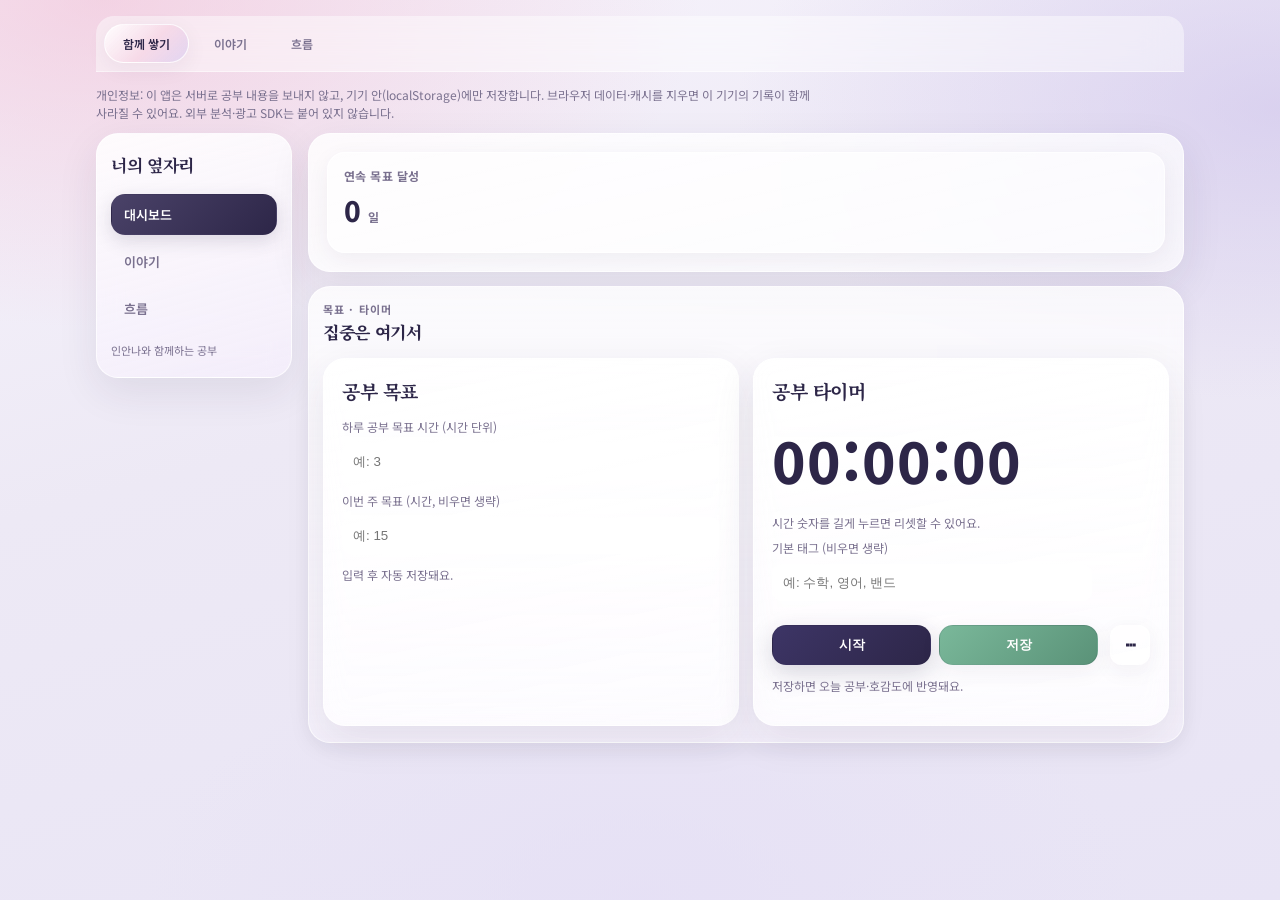
==== commit 96e2c0d5: "Fix midnight rollover, clock skew, SW cache, and boot recovery Pin timer saves to session start date" ====
--- a/index.html
+++ b/index.html
@@ -53,7 +53,7 @@
       <div class="today-inanna-inner">
         <img
           class="today-inanna-img"
-          src="./assets/today-inanna.png"
+          src="./assets/today-inanna.png?v=21"
           width="72"
           height="72"
           alt=""
@@ -252,7 +252,7 @@
                 alt=""
                 width="56"
                 height="56"
-                src="./assets/character-scene.png"
+                src="./assets/character-scene.png?v=21"
               />
               <div class="vn-stat-box">
                 <div class="vn-stat-row vn-stat-labels">
@@ -275,7 +275,7 @@
               id="characterImage"
               class="character-img vn-sprite"
               alt="인안나 · 호감도 0~30"
-              src="./assets/character-scene.png"
+              src="./assets/character-scene.png?v=21"
             />
           </div>
 
@@ -368,6 +368,18 @@
     </div>
   </div>
 
+  <script>
+    window.__studyBootOk = false;
+    setTimeout(function () {
+      if (window.__studyBootOk) return;
+      var box = document.createElement("div");
+      box.setAttribute("role", "alert");
+      box.style.cssText = "position:fixed;inset:12px;z-index:99998;background:#2d1f28;color:#f5eef2;padding:16px 18px;border-radius:12px;font:14px/1.5 system-ui,Segoe UI,sans-serif;max-width:420px;margin:auto;box-shadow:0 12px 48px rgba(0,0,0,.45);";
+      box.innerHTML = "<strong>앱이 아직 시작되지 않았어요</strong><p style='margin:10px 0 0;opacity:.92;'>첫 로딩이 실패했거나 예전 캐시가 남았을 수 있어요.</p><p style='margin:14px 0 0;'><button type='button' style='padding:8px 14px;border-radius:8px;border:0;background:#e8a6c8;color:#2d1f28;font-weight:600;cursor:pointer;'>새로고침</button></p>";
+      box.querySelector("button").addEventListener("click", function () { location.reload(); });
+      (document.body || document.documentElement).appendChild(box);
+    }, 12000);
+  </script>
   <script type="module" src="./js/app.js"></script>
 </body>
 </html>
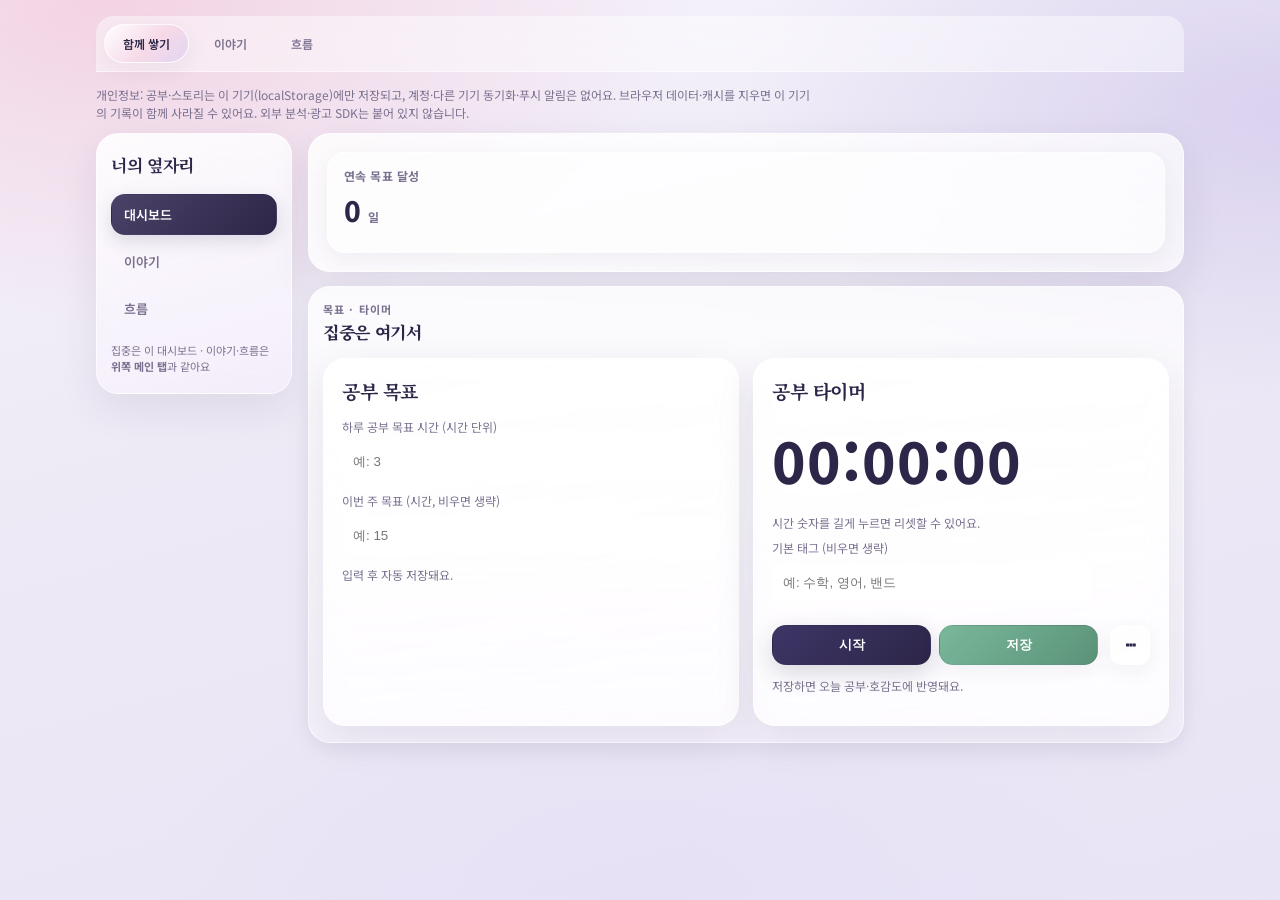
==== commit b25f1822: "Fix orphan persisted data and tab/keyboard/mobile UX Drop retired today-journal UI data (schema v3)," ====
--- a/index.html
+++ b/index.html
@@ -26,6 +26,9 @@
   <link rel="stylesheet" href="./styles/vn.css" />
 </head>
 <body>
+  <div id="fileProtocolBanner" class="file-protocol-banner" role="status" hidden>
+  이 파일을 직접 열면(localStorage·오프라인·아이콘) 일부 기능이 제한돼요. GitHub Pages 주소나 <code>npm run dev</code> 같은 로컬 서버로 열어 주세요.
+  </div>
   <div class="app">
     <input type="radio" name="studyMainTab" id="studyMainTabRecord" class="main-tab-input" checked />
     <input type="radio" name="studyMainTab" id="studyMainTabStats" class="main-tab-input" />
@@ -41,7 +44,7 @@
         <p class="muted mt-2" id="onboardingStepInd">1 / 2</p>
       </div>
     </div>
-    <div class="tabs" role="tablist" aria-label="메인 화면">
+    <div class="tabs" role="tablist" aria-label="메인 화면: 함께 쌓기, 이야기, 흐름">
       <label for="studyMainTabRecord" class="tab-btn active" role="tab" id="tabBtnRecord" data-tab="record" aria-controls="record" aria-selected="true" tabindex="0">함께 쌓기</label>
       <label for="studyMainTabView" class="tab-btn" role="tab" id="tabBtnView" data-tab="view" aria-controls="panelView" aria-selected="false" tabindex="-1">이야기</label>
       <label for="studyMainTabStats" class="tab-btn" role="tab" id="tabBtnStats" data-tab="stats" aria-controls="panelStats" aria-selected="false" tabindex="-1">흐름</label>
@@ -67,7 +70,7 @@
       </div>
     </div>
     <p class="muted text-caption mb-2 lede-tight" id="privacyLocalNote" style="max-width:720px;">
-      개인정보: 이 앱은 서버로 공부 내용을 보내지 않고, 기기 안(localStorage)에만 저장합니다. 브라우저 데이터·캐시를 지우면 이 기기의 기록이 함께 사라질 수 있어요. 외부 분석·광고 SDK는 붙어 있지 않습니다.
+      개인정보: 공부·스토리는 이 기기(localStorage)에만 저장되고, 계정·다른 기기 동기화·푸시 알림은 없어요. 브라우저 데이터·캐시를 지우면 이 기기의 기록이 함께 사라질 수 있어요. 외부 분석·광고 SDK는 붙어 있지 않습니다.
     </p>
 
     <section id="record" class="view active" role="tabpanel" aria-labelledby="tabBtnRecord" aria-hidden="false">
@@ -79,7 +82,7 @@
             <button type="button" class="record-rail-tab" data-go-tab="view">이야기</button>
             <button type="button" class="record-rail-tab" data-go-tab="stats">흐름</button>
           </nav>
-          <p class="record-rail-note muted">인안나와 함께하는 공부</p>
+          <p class="record-rail-note muted">집중은 이 대시보드 · 이야기·흐름은 <strong>위쪽 메인 탭</strong>과 같아요</p>
         </aside>
 
         <div class="record-main">
@@ -221,7 +224,7 @@
       </div>
     </section>
 
-    <footer class="record-mobile-dock" id="recordMobileDock" aria-label="기록 요약">
+    <footer class="record-mobile-dock" id="recordMobileDock" aria-label="기록 요약·타이머">
       <div class="record-mobile-dock-col">
         <span class="record-mobile-dock-k">오늘</span>
         <span class="record-mobile-dock-v" id="dockTodayShort">0분</span>
@@ -230,6 +233,7 @@
         <span class="record-mobile-dock-k">타이머</span>
         <span class="record-mobile-dock-v" id="dockTimerShort">00:00:00</span>
       </div>
+      <button type="button" class="btn success record-mobile-dock-save" id="dockSaveSessionBtn" hidden aria-label="타이머 시간을 공부 기록으로 저장">저장</button>
     </footer>
 
     <section id="panelView" class="view" role="tabpanel" aria-labelledby="tabBtnView" aria-hidden="true">
@@ -347,7 +351,8 @@
           <div id="storySummaryPanel" class="story-summary-box" aria-live="polite"></div>
           <div id="milestoneBadgeSection" class="memory-diary-box mt-2">
             <h4 class="story-subheading">마일스톤 배지</h4>
-            <p class="muted text-caption lede-tight">이 기기에서만 해금되는 작은 배지예요.</p>
+            <p class="muted text-caption lede-tight">이 기기에서만 해금되는 작은 배지예요. 공부·목표 기준이며 호감도와는 별개예요.</p>
+            <p id="milestoneBadgeNote" class="muted text-caption lede-tight" hidden></p>
             <div id="milestoneBadgeGrid" class="milestone-badge-grid" aria-label="마일스톤 배지"></div>
           </div>
           <div class="story-log" id="storyLogList"></div>
--- a/styles/components.css
+++ b/styles/components.css
@@ -4,6 +4,10 @@
       grid-template-columns: 196px minmax(0, 1fr);
       gap: 16px;
       align-items: start;
+      min-width: 0;
+    }
+    .record-main {
+      min-width: 0;
     }
     .record-rail {
       position: sticky;
@@ -340,6 +344,8 @@
       grid-template-columns: 1fr 1fr;
       gap: 14px;
       min-width: 0;
+      overflow-x: auto;
+      -webkit-overflow-scrolling: touch;
     }
     .stats-charts-row .bento-chart-block canvas {
       width: 100%;
@@ -414,9 +420,49 @@
     .muted { color: var(--muted); }
     /* —— 캐릭터 탭 · 비주얼노벨 레이아웃 (색·폰트 토큰 유지) —— */
     /* ===== §4 Responsive — rail, charts, mobile dock ===== */
+    .file-protocol-banner {
+      margin: 0 0 12px;
+      padding: 10px 14px;
+      border-radius: 12px;
+      font-size: 13px;
+      line-height: 1.45;
+      background: rgba(232, 166, 200, 0.2);
+      border: 1px solid rgba(232, 166, 200, 0.45);
+      color: var(--text);
+    }
+    .file-protocol-banner code {
+      font-size: 12px;
+    }
+    .tabs > .tab-btn.tab-btn--timer-away::after {
+      content: "";
+      display: inline-block;
+      width: 7px;
+      height: 7px;
+      margin-left: 6px;
+      border-radius: 50%;
+      background: #e8a6c8;
+      box-shadow: 0 0 0 2px rgba(232, 166, 200, 0.35);
+      vertical-align: 0.1em;
+    }
+    .record-mobile-dock-save {
+      flex: 0 0 auto;
+      min-height: 44px;
+      padding: 10px 16px;
+      font-size: 15px;
+      font-weight: 700;
+      border-radius: 12px;
+      align-self: center;
+    }
     @media (max-width: 720px) {
-      html:has(#record.view.active) {
+      html:has(#record.view.active),
+      html:has(#panelStats.view.active),
+      html:has(#panelView.view.active) {
         scroll-padding-bottom: calc(76px + env(safe-area-inset-bottom, 0px));
+      }
+      .app:has(#record.view.active),
+      .app:has(#panelStats.view.active),
+      .app:has(#panelView.view.active) {
+        padding-bottom: calc(12px + env(safe-area-inset-bottom, 0px));
       }
       .app:has(#record.view.active) {
         padding-bottom: calc(76px + env(safe-area-inset-bottom, 0px));
@@ -515,6 +561,9 @@
         grid-column: 1 / -1;
         margin: 0;
       }
+      .record-rail-tab[data-go-tab] {
+        display: none;
+      }
       .record-bento-top {
         grid-template-columns: 1fr;
       }
--- a/styles/vn.css
+++ b/styles/vn.css
@@ -1126,11 +1126,14 @@
     }
     .rhythm-heatmap-wrap {
       margin-top: 0;
+      overflow-x: auto;
+      -webkit-overflow-scrolling: touch;
+      max-width: 100%;
     }
     .rhythm-heatmap-wrap canvas {
       display: block;
       width: 100%;
-      max-width: 100%;
+      max-width: min(480px, 100%);
       height: auto;
       border-radius: 10px;
       border: 1px solid var(--surface-line);
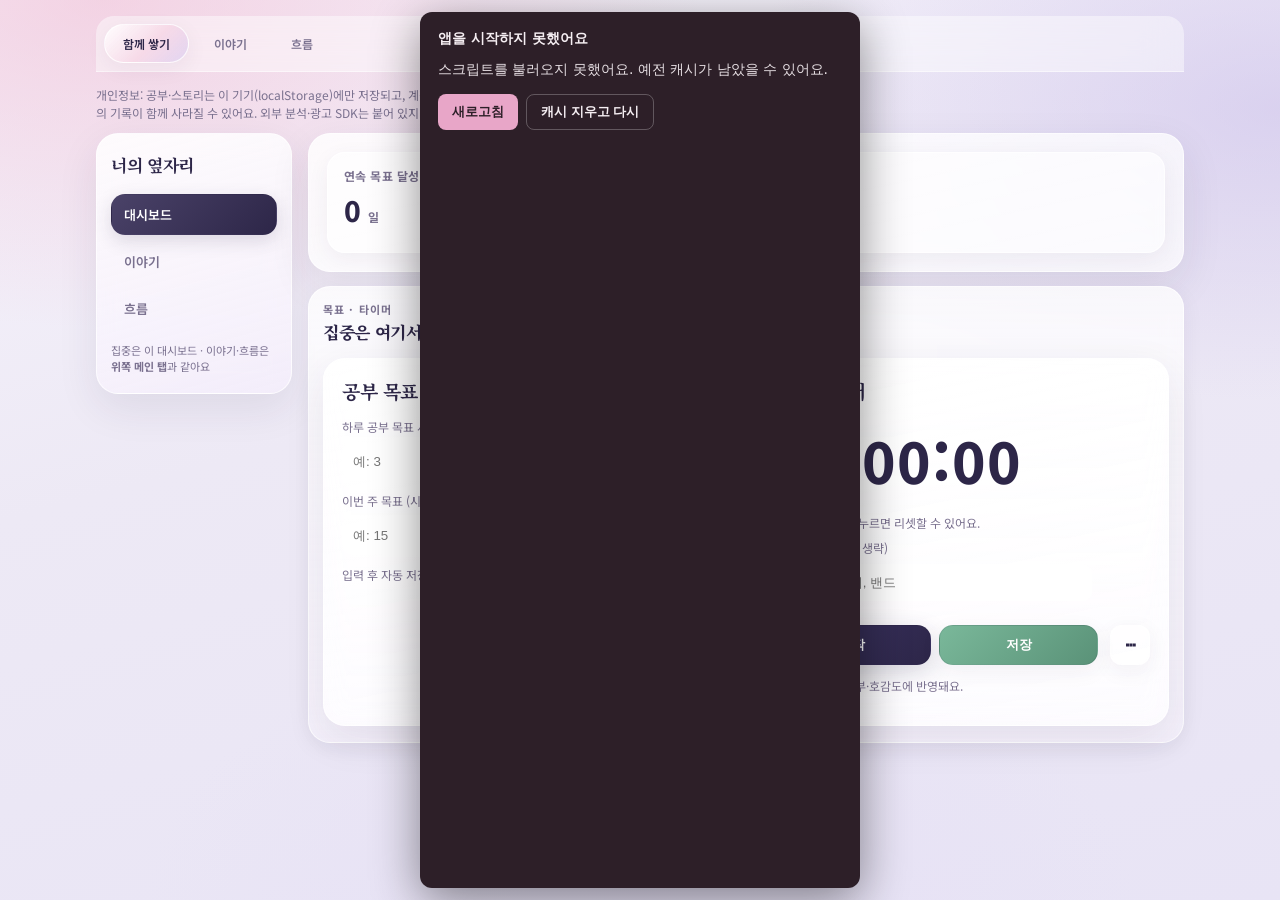
==== commit fceb30d3: "Fix boot false alarms, SW reload loop, and Pages deploy Deploy styles folder to GitHub Pages, dismis" ====
--- a/index.html
+++ b/index.html
@@ -56,7 +56,7 @@
       <div class="today-inanna-inner">
         <img
           class="today-inanna-img"
-          src="./assets/today-inanna.png?v=21"
+          src="./assets/today-inanna.png?v=22"
           width="72"
           height="72"
           alt=""
@@ -256,7 +256,7 @@
                 alt=""
                 width="56"
                 height="56"
-                src="./assets/character-scene.png?v=21"
+                src="./assets/character-scene.png?v=22"
               />
               <div class="vn-stat-box">
                 <div class="vn-stat-row vn-stat-labels">
@@ -279,7 +279,7 @@
               id="characterImage"
               class="character-img vn-sprite"
               alt="인안나 · 호감도 0~30"
-              src="./assets/character-scene.png?v=21"
+              src="./assets/character-scene.png?v=22"
             />
           </div>
 
@@ -374,17 +374,80 @@
   </div>
 
   <script>
-    window.__studyBootOk = false;
-    setTimeout(function () {
-      if (window.__studyBootOk) return;
-      var box = document.createElement("div");
-      box.setAttribute("role", "alert");
-      box.style.cssText = "position:fixed;inset:12px;z-index:99998;background:#2d1f28;color:#f5eef2;padding:16px 18px;border-radius:12px;font:14px/1.5 system-ui,Segoe UI,sans-serif;max-width:420px;margin:auto;box-shadow:0 12px 48px rgba(0,0,0,.45);";
-      box.innerHTML = "<strong>앱이 아직 시작되지 않았어요</strong><p style='margin:10px 0 0;opacity:.92;'>첫 로딩이 실패했거나 예전 캐시가 남았을 수 있어요.</p><p style='margin:14px 0 0;'><button type='button' style='padding:8px 14px;border-radius:8px;border:0;background:#e8a6c8;color:#2d1f28;font-weight:600;cursor:pointer;'>새로고침</button></p>";
-      box.querySelector("button").addEventListener("click", function () { location.reload(); });
-      (document.body || document.documentElement).appendChild(box);
-    }, 12000);
+    (function () {
+      var FALLBACK_ID = "studyBootFallback";
+      var bootTimer = null;
+
+      function removeBootFallback() {
+        if (bootTimer) {
+          clearTimeout(bootTimer);
+          bootTimer = null;
+        }
+        var el = document.getElementById(FALLBACK_ID);
+        if (el) el.remove();
+      }
+
+      function hardResetCaches() {
+        var p = Promise.resolve();
+        if ("serviceWorker" in navigator) {
+          p = p.then(function () {
+            return navigator.serviceWorker.getRegistrations();
+          }).then(function (regs) {
+            return Promise.all(regs.map(function (r) { return r.unregister(); }));
+          });
+        }
+        if ("caches" in window) {
+          p = p.then(function () {
+            return caches.keys();
+          }).then(function (keys) {
+            return Promise.all(keys.map(function (k) { return caches.delete(k); }));
+          });
+        }
+        return p.then(function () { location.reload(); });
+      }
+
+      function showBootFallback(reason) {
+        if (document.getElementById(FALLBACK_ID) || window.__studyBootOk === true) return;
+        var box = document.createElement("div");
+        box.id = FALLBACK_ID;
+        box.setAttribute("role", "alert");
+        box.style.cssText = "position:fixed;inset:12px;z-index:99998;background:#2d1f28;color:#f5eef2;padding:16px 18px;border-radius:12px;font:14px/1.5 system-ui,Segoe UI,sans-serif;max-width:440px;margin:auto;box-shadow:0 12px 48px rgba(0,0,0,.45);";
+        var msg = reason === "module"
+          ? "스크립트를 불러오지 못했어요. 예전 캐시가 남았을 수 있어요."
+          : "시작이 완료되지 않았어요. 네트워크가 느리거나 캐시 문제일 수 있어요.";
+        box.innerHTML = "<strong>앱을 시작하지 못했어요</strong>"
+          + "<p style='margin:10px 0 0;opacity:.92;'>" + msg + "</p>"
+          + "<p style='margin:14px 0 4px;display:flex;flex-wrap:wrap;gap:8px;'>"
+          + "<button type='button' data-act='reload' style='padding:8px 14px;border-radius:8px;border:0;background:#e8a6c8;color:#2d1f28;font-weight:600;cursor:pointer;'>새로고침</button>"
+          + "<button type='button' data-act='reset' style='padding:8px 14px;border-radius:8px;border:1px solid rgba(255,255,255,.25);background:transparent;color:inherit;font-weight:600;cursor:pointer;'>캐시 지우고 다시</button>"
+          + "</p>";
+        box.addEventListener("click", function (e) {
+          var btn = e.target.closest("[data-act]");
+          if (!btn) return;
+          if (btn.getAttribute("data-act") === "reset") hardResetCaches();
+          else location.reload();
+        });
+        (document.body || document.documentElement).appendChild(box);
+      }
+
+      window.addEventListener("study-app-ready", removeBootFallback);
+      window.addEventListener("study-app-module", function () {
+        if (bootTimer) clearTimeout(bootTimer);
+        bootTimer = setTimeout(function () {
+          if (window.__studyBootOk !== true) showBootFallback("slow");
+        }, 45000);
+      });
+      window.addEventListener("error", function (e) {
+        var src = e.filename || (e.target && e.target.src) || "";
+        if (String(src).indexOf("app.js") < 0 && String(src).indexOf("state.js") < 0) return;
+        showBootFallback("module");
+      }, true);
+      setTimeout(function () {
+        if (window.__studyBootOk === true || window.__studyBootOk === "module") return;
+        showBootFallback("module");
+      }, 15000);
+    })();
   </script>
-  <script type="module" src="./js/app.js"></script>
+  <script type="module" src="./js/app.js?v=22"></script>
 </body>
 </html>
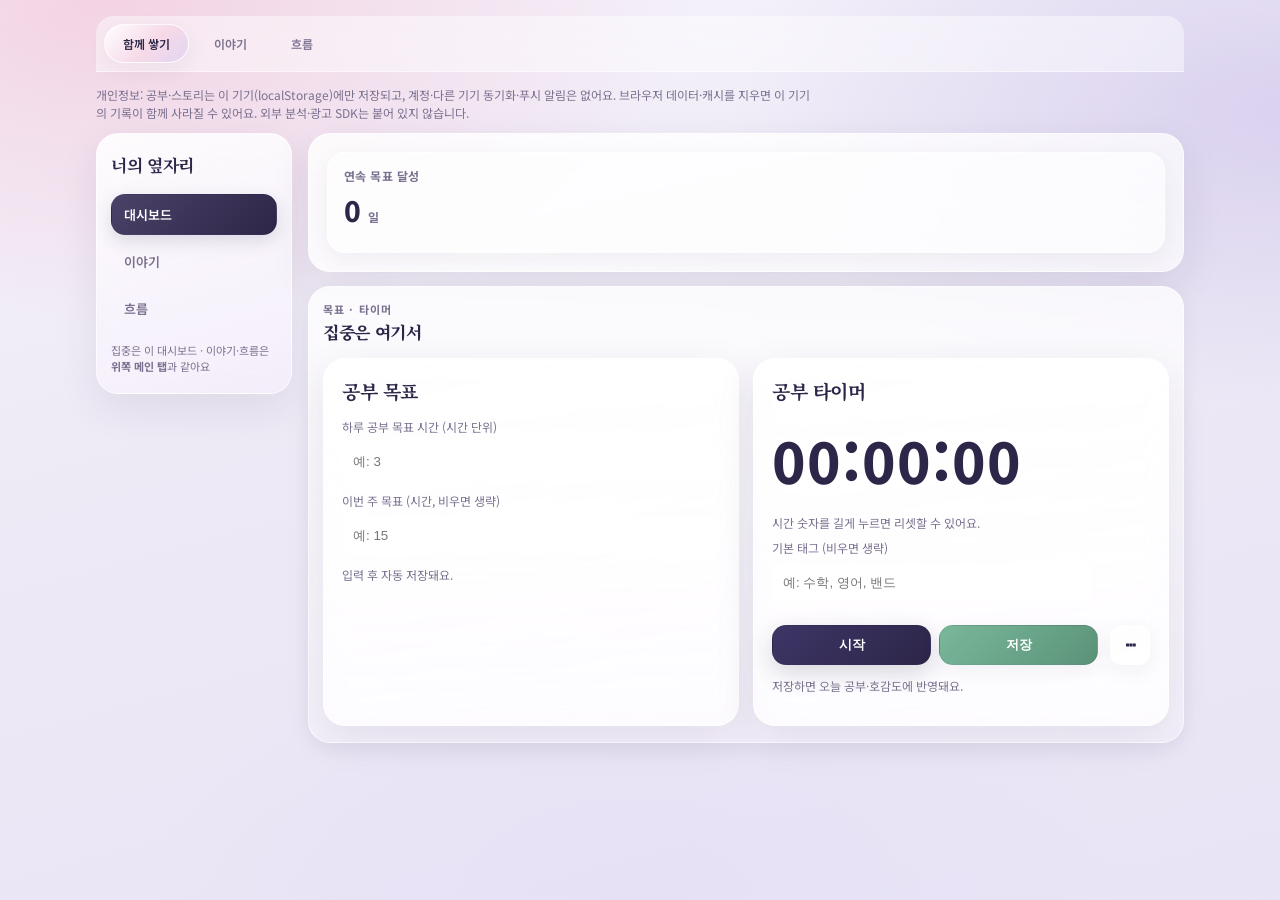
==== commit c36f438e: "Fix GitHub Pages script 404 from missing trailing slash Add boot.mjs loader via import.meta.url, red" ====
--- a/index.html
+++ b/index.html
@@ -2,6 +2,17 @@
 <html lang="ko" data-theme="romance">
 <head>
   <meta charset="UTF-8" />
+  <script>
+    (function () {
+      var path = location.pathname || "/";
+      if (!path.endsWith("/")) {
+        var last = path.split("/").filter(Boolean).pop() || "";
+        if (last.indexOf(".") === -1) {
+          location.replace(path + "/" + location.search + location.hash);
+        }
+      }
+    })();
+  </script>
   <meta name="viewport" content="width=device-width, initial-scale=1.0" />
   <meta name="color-scheme" content="light" />
   <meta name="theme-color" content="#EDE9F5" />
@@ -56,7 +67,7 @@
       <div class="today-inanna-inner">
         <img
           class="today-inanna-img"
-          src="./assets/today-inanna.png?v=22"
+          src="./assets/today-inanna.png?v=23"
           width="72"
           height="72"
           alt=""
@@ -256,7 +267,7 @@
                 alt=""
                 width="56"
                 height="56"
-                src="./assets/character-scene.png?v=22"
+                src="./assets/character-scene.png?v=23"
               />
               <div class="vn-stat-box">
                 <div class="vn-stat-row vn-stat-labels">
@@ -279,7 +290,7 @@
               id="characterImage"
               class="character-img vn-sprite"
               alt="인안나 · 호감도 0~30"
-              src="./assets/character-scene.png?v=22"
+              src="./assets/character-scene.png?v=23"
             />
           </div>
 
@@ -388,6 +399,7 @@
       }
 
       function hardResetCaches() {
+        try { sessionStorage.setItem("studySkipSwOnce", "1"); } catch (_) {}
         var p = Promise.resolve();
         if ("serviceWorker" in navigator) {
           p = p.then(function () {
@@ -400,21 +412,33 @@
           p = p.then(function () {
             return caches.keys();
           }).then(function (keys) {
-            return Promise.all(keys.map(function (k) { return caches.delete(k); }));
+            return Promise.all(keys.map(function (k) { return caches.delete(k)); }));
           });
         }
-        return p.then(function () { location.reload(); });
+        return p.then(function () {
+          var path = location.pathname || "/";
+          if (!path.endsWith("/")) {
+            var last = path.split("/").filter(Boolean).pop() || "";
+            if (last.indexOf(".") === -1) path = path + "/";
+            else path = path.slice(0, path.lastIndexOf("/") + 1);
+          }
+          location.href = path + "?fresh=" + Date.now();
+        });
       }
-
-      function showBootFallback(reason) {
+      window.__studyHardResetCaches = hardResetCaches;
+
+      function showBootFallback(reason, detail) {
         if (document.getElementById(FALLBACK_ID) || window.__studyBootOk === true) return;
         var box = document.createElement("div");
         box.id = FALLBACK_ID;
         box.setAttribute("role", "alert");
         box.style.cssText = "position:fixed;inset:12px;z-index:99998;background:#2d1f28;color:#f5eef2;padding:16px 18px;border-radius:12px;font:14px/1.5 system-ui,Segoe UI,sans-serif;max-width:440px;margin:auto;box-shadow:0 12px 48px rgba(0,0,0,.45);";
         var msg = reason === "module"
-          ? "스크립트를 불러오지 못했어요. 예전 캐시가 남았을 수 있어요."
+          ? "스크립트를 불러오지 못했어요. 주소 끝에 /study-1/ 처럼 슬래시(/)가 있는지 확인하거나, 아래에서 캐시를 지워 보세요."
           : "시작이 완료되지 않았어요. 네트워크가 느리거나 캐시 문제일 수 있어요.";
+        if (detail && detail.message) {
+          msg += " (" + String(detail.message).slice(0, 120) + ")";
+        }
         box.innerHTML = "<strong>앱을 시작하지 못했어요</strong>"
           + "<p style='margin:10px 0 0;opacity:.92;'>" + msg + "</p>"
           + "<p style='margin:14px 0 4px;display:flex;flex-wrap:wrap;gap:8px;'>"
@@ -431,23 +455,17 @@
       }
 
       window.addEventListener("study-app-ready", removeBootFallback);
+      window.addEventListener("study-app-import-failed", function (e) {
+        showBootFallback("module", e.detail || window.__studyBootImportError);
+      });
       window.addEventListener("study-app-module", function () {
         if (bootTimer) clearTimeout(bootTimer);
         bootTimer = setTimeout(function () {
           if (window.__studyBootOk !== true) showBootFallback("slow");
-        }, 45000);
+        }, 60000);
       });
-      window.addEventListener("error", function (e) {
-        var src = e.filename || (e.target && e.target.src) || "";
-        if (String(src).indexOf("app.js") < 0 && String(src).indexOf("state.js") < 0) return;
-        showBootFallback("module");
-      }, true);
-      setTimeout(function () {
-        if (window.__studyBootOk === true || window.__studyBootOk === "module") return;
-        showBootFallback("module");
-      }, 15000);
     })();
   </script>
-  <script type="module" src="./js/app.js?v=22"></script>
+  <script type="module" src="./js/boot.mjs"></script>
 </body>
 </html>
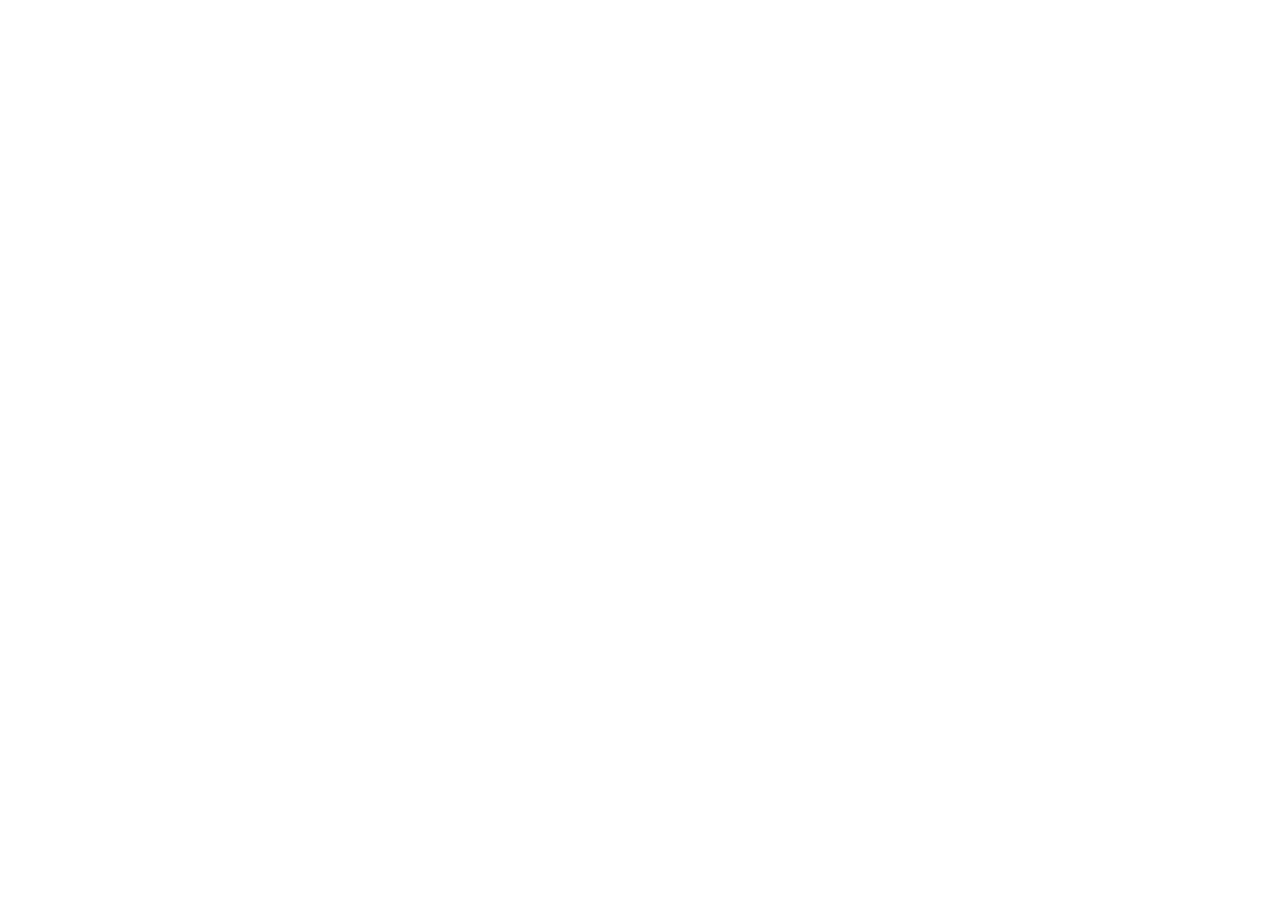
==== commit 9c74b0f2: "Fix boot syntax error and duplicate date helper Remove duplicate daysBetweenDateKeys declaration cau" ====
--- a/index.html
+++ b/index.html
@@ -1,4 +1,4 @@
-<!doctype html>
+﻿<!doctype html>
 <html lang="ko" data-theme="romance">
 <head>
   <meta charset="UTF-8" />
@@ -16,7 +16,7 @@
   <meta name="viewport" content="width=device-width, initial-scale=1.0" />
   <meta name="color-scheme" content="light" />
   <meta name="theme-color" content="#EDE9F5" />
-  <!-- file:// 에서는 manifest GET 이 net::ERR_FAILED 로 떨어지는 경우가 많아, 로컬 서버일 때만 연결합니다. -->
+  <!-- file:// ?먯꽌??manifest GET ??net::ERR_FAILED 濡??⑥뼱吏??寃쎌슦媛 留롮븘, 濡쒖뺄 ?쒕쾭???뚮쭔 ?곌껐?⑸땲?? -->
   <script>
     (function () {
       if (location.protocol !== "http:" && location.protocol !== "https:") return;
@@ -28,7 +28,7 @@
   </script>
   <link rel="icon" href="./assets/icon.svg" type="image/svg+xml" />
   <link rel="apple-touch-icon" href="./assets/icon.svg" />
-  <title>너의 옆자리</title>
+  <title>?덉쓽 ?놁옄由?/title>
   <link rel="preconnect" href="https://fonts.googleapis.com" />
   <link rel="preconnect" href="https://fonts.gstatic.com" crossorigin />
   <link href="https://fonts.googleapis.com/css2?family=Noto+Sans+KR:wght@400;600;700&family=Noto+Serif+KR:wght@500;600;700&display=swap" rel="stylesheet" />
@@ -38,7 +38,7 @@
 </head>
 <body>
   <div id="fileProtocolBanner" class="file-protocol-banner" role="status" hidden>
-  이 파일을 직접 열면(localStorage·오프라인·아이콘) 일부 기능이 제한돼요. GitHub Pages 주소나 <code>npm run dev</code> 같은 로컬 서버로 열어 주세요.
+  ???뚯씪??吏곸젒 ?대㈃(localStorage쨌?ㅽ봽?쇱씤쨌?꾩씠肄? ?쇰? 湲곕뒫???쒗븳?쇱슂. GitHub Pages 二쇱냼??<code>npm run dev</code> 媛숈? 濡쒖뺄 ?쒕쾭濡??댁뼱 二쇱꽭??
   </div>
   <div class="app">
     <input type="radio" name="studyMainTab" id="studyMainTabRecord" class="main-tab-input" checked />
@@ -46,28 +46,28 @@
     <input type="radio" name="studyMainTab" id="studyMainTabView" class="main-tab-input" />
     <div id="onboardingOverlay" class="onboarding-overlay" hidden role="dialog" aria-modal="true" aria-labelledby="onboardingTitle" aria-hidden="true">
       <div class="onboarding-card">
-        <h2 id="onboardingTitle" class="onboarding-title" tabindex="-1">너의 옆자리</h2>
+        <h2 id="onboardingTitle" class="onboarding-title" tabindex="-1">?덉쓽 ?놁옄由?/h2>
         <p id="onboardingBody" class="onboarding-body muted"></p>
         <div class="btn-row onboarding-actions">
-          <button type="button" class="btn secondary" id="onboardingSkipBtn">나중에</button>
-          <button type="button" class="btn primary" id="onboardingNextBtn">다음</button>
+          <button type="button" class="btn secondary" id="onboardingSkipBtn">?섏쨷??/button>
+          <button type="button" class="btn primary" id="onboardingNextBtn">?ㅼ쓬</button>
         </div>
         <p class="muted mt-2" id="onboardingStepInd">1 / 2</p>
       </div>
     </div>
-    <div class="tabs" role="tablist" aria-label="메인 화면: 함께 쌓기, 이야기, 흐름">
-      <label for="studyMainTabRecord" class="tab-btn active" role="tab" id="tabBtnRecord" data-tab="record" aria-controls="record" aria-selected="true" tabindex="0">함께 쌓기</label>
-      <label for="studyMainTabView" class="tab-btn" role="tab" id="tabBtnView" data-tab="view" aria-controls="panelView" aria-selected="false" tabindex="-1">이야기</label>
-      <label for="studyMainTabStats" class="tab-btn" role="tab" id="tabBtnStats" data-tab="stats" aria-controls="panelStats" aria-selected="false" tabindex="-1">흐름</label>
+    <div class="tabs" role="tablist" aria-label="硫붿씤 ?붾㈃: ?④퍡 ?볤린, ?댁빞湲? ?먮쫫">
+      <label for="studyMainTabRecord" class="tab-btn active" role="tab" id="tabBtnRecord" data-tab="record" aria-controls="record" aria-selected="true" tabindex="0">?④퍡 ?볤린</label>
+      <label for="studyMainTabView" class="tab-btn" role="tab" id="tabBtnView" data-tab="view" aria-controls="panelView" aria-selected="false" tabindex="-1">?댁빞湲?/label>
+      <label for="studyMainTabStats" class="tab-btn" role="tab" id="tabBtnStats" data-tab="stats" aria-controls="panelStats" aria-selected="false" tabindex="-1">?먮쫫</label>
     </div>
     <div id="insightBannerWrap" class="insight-banner-wrap" hidden>
-      <div id="insightBanner" class="insight-banner-inner" role="region" aria-label="알림"></div>
+      <div id="insightBanner" class="insight-banner-inner" role="region" aria-label="?뚮┝"></div>
     </div>
     <div id="todayInannaStrip" class="today-inanna-strip" hidden>
       <div class="today-inanna-inner">
         <img
           class="today-inanna-img"
-          src="./assets/today-inanna.png?v=23"
+          src="./assets/today-inanna.png?v=25"
           width="72"
           height="72"
           alt=""
@@ -75,34 +75,34 @@
           loading="lazy"
         />
         <div class="today-inanna-body">
-          <span class="today-inanna-k">오늘의 인안나</span>
+          <span class="today-inanna-k">?ㅻ뒛???몄븞??/span>
           <span id="todayInannaLine"></span>
         </div>
       </div>
     </div>
     <p class="muted text-caption mb-2 lede-tight" id="privacyLocalNote" style="max-width:720px;">
-      개인정보: 공부·스토리는 이 기기(localStorage)에만 저장되고, 계정·다른 기기 동기화·푸시 알림은 없어요. 브라우저 데이터·캐시를 지우면 이 기기의 기록이 함께 사라질 수 있어요. 외부 분석·광고 SDK는 붙어 있지 않습니다.
+      媛쒖씤?뺣낫: 怨듬?쨌?ㅽ넗由щ뒗 ??湲곌린(localStorage)?먮쭔 ??λ릺怨? 怨꾩젙쨌?ㅻⅨ 湲곌린 ?숆린?붋룻뫖???뚮┝? ?놁뼱?? 釉뚮씪?곗? ?곗씠?걔룹틦?쒕? 吏?곕㈃ ??湲곌린??湲곕줉???④퍡 ?щ씪吏????덉뼱?? ?몃? 遺꾩꽍쨌愿묎퀬 SDK??遺숈뼱 ?덉? ?딆뒿?덈떎.
     </p>
 
     <section id="record" class="view active" role="tabpanel" aria-labelledby="tabBtnRecord" aria-hidden="false">
       <div class="record-shell">
-        <aside class="card record-rail" aria-label="함께 쌓기 내비게이션">
-          <div class="record-rail-brand">너의 옆자리</div>
+        <aside class="card record-rail" aria-label="?④퍡 ?볤린 ?대퉬寃뚯씠??>
+          <div class="record-rail-brand">?덉쓽 ?놁옄由?/div>
           <nav class="record-rail-nav">
-            <button type="button" class="record-rail-tab active" data-record-rail="dashboard">대시보드</button>
-            <button type="button" class="record-rail-tab" data-go-tab="view">이야기</button>
-            <button type="button" class="record-rail-tab" data-go-tab="stats">흐름</button>
+            <button type="button" class="record-rail-tab active" data-record-rail="dashboard">??쒕낫??/button>
+            <button type="button" class="record-rail-tab" data-go-tab="view">?댁빞湲?/button>
+            <button type="button" class="record-rail-tab" data-go-tab="stats">?먮쫫</button>
           </nav>
-          <p class="record-rail-note muted">집중은 이 대시보드 · 이야기·흐름은 <strong>위쪽 메인 탭</strong>과 같아요</p>
+          <p class="record-rail-note muted">吏묒쨷? ????쒕낫??쨌 ?댁빞湲걔룻쓲由꾩? <strong>?꾩そ 硫붿씤 ??/strong>怨?媛숈븘??/p>
         </aside>
 
         <div class="record-main">
           <div class="card bento-card habit-dashboard">
             <div class="habit-dashboard-row">
               <div class="habit-block">
-                <div class="habit-block-title text-caption">연속 목표 달성</div>
+                <div class="habit-block-title text-caption">?곗냽 紐⑺몴 ?ъ꽦</div>
                 <div class="metric-line">
-                  <span class="habit-streak-num metric-val" id="studyStreakValue">0</span><span class="metric-unit">일</span>
+                  <span class="habit-streak-num metric-val" id="studyStreakValue">0</span><span class="metric-unit">??/span>
                 </div>
                 <p class="muted text-caption mt-1" id="studyStreakHint"></p>
               </div>
@@ -113,41 +113,41 @@
             <div class="record-bento-left">
               <div class="record-cluster record-cluster--focus">
                 <header class="record-cluster-head">
-                  <p class="record-cluster-eyebrow">목표 · 타이머</p>
-                  <h3 class="record-cluster-title">집중은 여기서</h3>
+                  <p class="record-cluster-eyebrow">紐⑺몴 쨌 ??대㉧</p>
+                  <h3 class="record-cluster-title">吏묒쨷? ?ш린??/h3>
                 </header>
                 <div class="record-cluster-body">
                   <div class="record-bento-top">
                     <div class="card bento-card bento-goal">
-                  <h3>공부 목표</h3>
-                  <label for="goalHours">하루 공부 목표 시간 (시간 단위)</label>
-                  <input id="goalHours" type="number" min="0.5" step="0.5" placeholder="예: 3" />
-
-                  <label for="weeklyGoalHours" class="mt-2">이번 주 목표 (시간, 비우면 생략)</label>
-                  <input id="weeklyGoalHours" type="number" min="0" step="0.5" placeholder="예: 15" />
-
-                  <p class="muted text-caption mt-2" id="goalQuestStatus">입력 후 자동 저장돼요.</p>
+                  <h3>怨듬? 紐⑺몴</h3>
+                  <label for="goalHours">?섎（ 怨듬? 紐⑺몴 ?쒓컙 (?쒓컙 ?⑥쐞)</label>
+                  <input id="goalHours" type="number" min="0.5" step="0.5" placeholder="?? 3" />
+
+                  <label for="weeklyGoalHours" class="mt-2">?대쾲 二?紐⑺몴 (?쒓컙, 鍮꾩슦硫??앸왂)</label>
+                  <input id="weeklyGoalHours" type="number" min="0" step="0.5" placeholder="?? 15" />
+
+                  <p class="muted text-caption mt-2" id="goalQuestStatus">?낅젰 ???먮룞 ??λ뤌??</p>
                 </div>
 
                 <div class="card bento-card bento-timer">
-                  <h3>공부 타이머</h3>
-                  <div class="big-time timer-display-hit" id="timerDisplay" title="길게 누르면 시간 리셋">00:00:00</div>
-                  <p class="muted text-caption mb-1">시간 숫자를 길게 누르면 리셋할 수 있어요.</p>
-                  <label for="defaultSessionTagInput" class="muted text-caption block-label">기본 태그 (비우면 생략)</label>
-                  <input id="defaultSessionTagInput" class="max-w-input mb-2" type="text" maxlength="24" placeholder="예: 수학, 영어, 밴드" autocomplete="off" />
+                  <h3>怨듬? ??대㉧</h3>
+                  <div class="big-time timer-display-hit" id="timerDisplay" title="湲멸쾶 ?꾨Ⅴ硫??쒓컙 由ъ뀑">00:00:00</div>
+                  <p class="muted text-caption mb-1">?쒓컙 ?レ옄瑜?湲멸쾶 ?꾨Ⅴ硫?由ъ뀑?????덉뼱??</p>
+                  <label for="defaultSessionTagInput" class="muted text-caption block-label">湲곕낯 ?쒓렇 (鍮꾩슦硫??앸왂)</label>
+                  <input id="defaultSessionTagInput" class="max-w-input mb-2" type="text" maxlength="24" placeholder="?? ?섑븰, ?곸뼱, 諛대뱶" autocomplete="off" />
                   <div class="timer-actions">
                     <div class="timer-actions-primary">
-                      <button type="button" class="btn primary btn-timer-primary" id="timerPrimaryBtn" aria-label="타이머 시작">시작</button>
-                      <button type="button" class="btn success" id="saveSessionBtn" aria-label="지금까지의 타이머 시간을 공부 기록으로 저장">저장</button>
+                      <button type="button" class="btn primary btn-timer-primary" id="timerPrimaryBtn" aria-label="??대㉧ ?쒖옉">?쒖옉</button>
+                      <button type="button" class="btn success" id="saveSessionBtn" aria-label="吏湲덇퉴吏????대㉧ ?쒓컙??怨듬? 湲곕줉?쇰줈 ???>???/button>
                     </div>
                     <div class="timer-actions-more">
-                      <button type="button" class="btn-icon" id="timerMoreBtn" aria-expanded="false" aria-haspopup="true" aria-controls="timerMoreMenu" aria-label="타이머 더보기">⋯</button>
+                      <button type="button" class="btn-icon" id="timerMoreBtn" aria-expanded="false" aria-haspopup="true" aria-controls="timerMoreMenu" aria-label="??대㉧ ?붾낫湲?>??/button>
                       <div id="timerMoreMenu" class="timer-more-menu" role="menu" hidden>
-                        <button type="button" class="timer-more-item" role="menuitem" id="soundToggleBtn">알림음 켜짐</button>
+                        <button type="button" class="timer-more-item" role="menuitem" id="soundToggleBtn">?뚮┝??耳쒖쭚</button>
                       </div>
                     </div>
                   </div>
-                  <p class="muted text-caption timer-hint mt-2">저장하면 오늘 공부·호감도에 반영돼요.</p>
+                  <p class="muted text-caption timer-hint mt-2">??ν븯硫??ㅻ뒛 怨듬?쨌?멸컧?꾩뿉 諛섏쁺?쇱슂.</p>
                 </div>
               </div>
 
@@ -162,68 +162,68 @@
     <section id="panelStats" class="view stats-panel" role="tabpanel" aria-labelledby="tabBtnStats" aria-hidden="true">
       <header class="card stats-hero">
         <p class="muted stats-hero-kicker" id="statsHeroDate"></p>
-        <h2 class="stats-hero-title">흐름</h2>
-        <p class="muted text-caption mt-1 lede-tight">기록·그래프·진행 상태를 한곳에서 봐요.</p>
+        <h2 class="stats-hero-title">?먮쫫</h2>
+        <p class="muted text-caption mt-1 lede-tight">湲곕줉쨌洹몃옒?꽷룹쭊???곹깭瑜??쒓납?먯꽌 遊먯슂.</p>
       </header>
 
       <div class="stats-layout">
-        <div class="card bento-card stats-progress-card" aria-label="진행 상태">
-          <h3>진행 상태</h3>
+        <div class="card bento-card stats-progress-card" aria-label="吏꾪뻾 ?곹깭">
+          <h3>吏꾪뻾 ?곹깭</h3>
           <div class="stats-kpi-row" id="statsKpiRow" aria-live="polite"></div>
           <p class="muted text-caption mt-2" id="tagStatsLine"></p>
         </div>
 
-        <div class="card bento-card stats-charts-card" aria-label="공부 시간 그래프">
+        <div class="card bento-card stats-charts-card" aria-label="怨듬? ?쒓컙 洹몃옒??>
           <div class="stats-charts-row">
             <div class="bento-chart-block">
-              <h3>주간 그래프</h3>
-              <canvas id="weeklyChart" width="320" height="130" role="img" aria-label="최근 7일 공부 시간 막대 그래프"></canvas>
-              <p class="chart-legend text-caption muted"><span class="chart-legend-swatch chart-legend-swatch--bar"></span>분 단위 · 막대 높이 = 공부 시간</p>
+              <h3>二쇨컙 洹몃옒??/h3>
+              <canvas id="weeklyChart" width="320" height="130" role="img" aria-label="理쒓렐 7??怨듬? ?쒓컙 留됰? 洹몃옒??></canvas>
+              <p class="chart-legend text-caption muted"><span class="chart-legend-swatch chart-legend-swatch--bar"></span>遺??⑥쐞 쨌 留됰? ?믪씠 = 怨듬? ?쒓컙</p>
             </div>
             <div class="bento-chart-block">
-              <h3>월간 그래프 (최근 6개월)</h3>
-              <canvas id="monthlyChart" width="320" height="130" role="img" aria-label="최근 6개월 월별 공부 시간 막대 그래프"></canvas>
-              <p class="chart-legend text-caption muted"><span class="chart-legend-swatch chart-legend-swatch--bar-alt"></span>분 단위 · 월별 합산</p>
+              <h3>?붽컙 洹몃옒??(理쒓렐 6媛쒖썡)</h3>
+              <canvas id="monthlyChart" width="320" height="130" role="img" aria-label="理쒓렐 6媛쒖썡 ?붾퀎 怨듬? ?쒓컙 留됰? 洹몃옒??></canvas>
+              <p class="chart-legend text-caption muted"><span class="chart-legend-swatch chart-legend-swatch--bar-alt"></span>遺??⑥쐞 쨌 ?붾퀎 ?⑹궛</p>
             </div>
           </div>
         </div>
 
         <div class="card bento-card weekly-insights-card">
-          <h3>집중 구간 히트맵</h3>
-          <p class="muted text-caption mb-2">최근 28일 · 시간대가 있는 기록만</p>
+          <h3>吏묒쨷 援ш컙 ?덊듃留?/h3>
+          <p class="muted text-caption mb-2">理쒓렐 28??쨌 ?쒓컙?媛 ?덈뒗 湲곕줉留?/p>
           <div class="rhythm-heatmap-wrap">
-            <canvas id="rhythmHeatmap" width="480" height="210" role="img" aria-label="요일과 시간대별 집중 히트맵"></canvas>
-            <p class="chart-legend text-caption muted"><span class="chart-legend-swatch chart-legend-swatch--lo"></span>낮음 <span class="chart-legend-swatch chart-legend-swatch--hi"></span>높음 · 가로 0–23시</p>
+            <canvas id="rhythmHeatmap" width="480" height="210" role="img" aria-label="?붿씪怨??쒓컙?蹂?吏묒쨷 ?덊듃留?></canvas>
+            <p class="chart-legend text-caption muted"><span class="chart-legend-swatch chart-legend-swatch--lo"></span>??쓬 <span class="chart-legend-swatch chart-legend-swatch--hi"></span>?믪쓬 쨌 媛濡?0??3??/p>
             <p class="muted text-caption mt-1" id="rhythmHeatmapHint"></p>
           </div>
         </div>
 
         <div class="card bento-card bento-history">
-          <h3>최근 기록</h3>
-          <div class="history-filter-bar" id="historyFilterBar" aria-label="기록 필터">
-            <div class="filter-pills" role="group" aria-label="빠른 필터">
-              <button type="button" class="filter-pill" data-filter-pill="week" aria-pressed="false">이번 주만</button>
-              <button type="button" class="filter-pill" data-filter-pill="tag" aria-pressed="false" aria-expanded="false" aria-controls="historyTagPanel">태그</button>
+          <h3>理쒓렐 湲곕줉</h3>
+          <div class="history-filter-bar" id="historyFilterBar" aria-label="湲곕줉 ?꾪꽣">
+            <div class="filter-pills" role="group" aria-label="鍮좊Ⅸ ?꾪꽣">
+              <button type="button" class="filter-pill" data-filter-pill="week" aria-pressed="false">?대쾲 二쇰쭔</button>
+              <button type="button" class="filter-pill" data-filter-pill="tag" aria-pressed="false" aria-expanded="false" aria-controls="historyTagPanel">?쒓렇</button>
             </div>
             <div class="filter-pill-panel" id="historyTagPanel" hidden>
-              <input type="text" id="historyFilterTagContains" maxlength="24" placeholder="태그 일부 입력" autocomplete="off" aria-label="태그 포함" />
+              <input type="text" id="historyFilterTagContains" maxlength="24" placeholder="?쒓렇 ?쇰? ?낅젰" autocomplete="off" aria-label="?쒓렇 ?ы븿" />
             </div>
             <details class="filter-more">
-              <summary class="text-caption">날짜 · 정렬</summary>
+              <summary class="text-caption">?좎쭨 쨌 ?뺣젹</summary>
               <div class="filter-more-grid">
                 <div class="hf-field">
-                  <label for="historyFilterDateFrom">시작일</label>
+                  <label for="historyFilterDateFrom">?쒖옉??/label>
                   <input type="date" id="historyFilterDateFrom" />
                 </div>
                 <div class="hf-field">
-                  <label for="historyFilterDateTo">종료일</label>
+                  <label for="historyFilterDateTo">醫낅즺??/label>
                   <input type="date" id="historyFilterDateTo" />
                 </div>
                 <div class="hf-field">
-                  <label for="historyFilterSort">정렬</label>
+                  <label for="historyFilterSort">?뺣젹</label>
                   <select id="historyFilterSort">
-                    <option value="date-desc">최신순</option>
-                    <option value="date-asc">오래된순</option>
+                    <option value="date-desc">理쒖떊??/option>
+                    <option value="date-asc">?ㅻ옒?쒖닚</option>
                   </select>
                 </div>
               </div>
@@ -235,27 +235,27 @@
       </div>
     </section>
 
-    <footer class="record-mobile-dock" id="recordMobileDock" aria-label="기록 요약·타이머">
+    <footer class="record-mobile-dock" id="recordMobileDock" aria-label="湲곕줉 ?붿빟쨌??대㉧">
       <div class="record-mobile-dock-col">
-        <span class="record-mobile-dock-k">오늘</span>
-        <span class="record-mobile-dock-v" id="dockTodayShort">0분</span>
+        <span class="record-mobile-dock-k">?ㅻ뒛</span>
+        <span class="record-mobile-dock-v" id="dockTodayShort">0遺?/span>
       </div>
       <div class="record-mobile-dock-col">
-        <span class="record-mobile-dock-k">타이머</span>
+        <span class="record-mobile-dock-k">??대㉧</span>
         <span class="record-mobile-dock-v" id="dockTimerShort">00:00:00</span>
       </div>
-      <button type="button" class="btn success record-mobile-dock-save" id="dockSaveSessionBtn" hidden aria-label="타이머 시간을 공부 기록으로 저장">저장</button>
+      <button type="button" class="btn success record-mobile-dock-save" id="dockSaveSessionBtn" hidden aria-label="??대㉧ ?쒓컙??怨듬? 湲곕줉?쇰줈 ???>???/button>
     </footer>
 
     <section id="panelView" class="view" role="tabpanel" aria-labelledby="tabBtnView" aria-hidden="true">
-      <div class="view-sub-tabs" role="tablist" aria-label="이야기 하위">
-        <button type="button" class="tab-btn active" role="tab" id="tabBtnViewChar" data-view-sub="character" aria-controls="viewPanelCharacter" aria-selected="true" aria-pressed="true" tabindex="0">캐릭터</button>
-        <button type="button" class="tab-btn" role="tab" id="tabBtnViewStory" data-view-sub="story" aria-controls="viewPanelStory" aria-selected="false" aria-pressed="false" tabindex="-1">스토리보드</button>
+      <div class="view-sub-tabs" role="tablist" aria-label="?댁빞湲??섏쐞">
+        <button type="button" class="tab-btn active" role="tab" id="tabBtnViewChar" data-view-sub="character" aria-controls="viewPanelCharacter" aria-selected="true" aria-pressed="true" tabindex="0">罹먮┃??/button>
+        <button type="button" class="tab-btn" role="tab" id="tabBtnViewStory" data-view-sub="story" aria-controls="viewPanelStory" aria-selected="false" aria-pressed="false" tabindex="-1">?ㅽ넗由щ낫??/button>
       </div>
 
       <div id="viewPanelCharacter" role="region" aria-labelledby="tabBtnViewChar" aria-hidden="false">
       <div class="card vn-card">
-        <div class="vn-stage" aria-label="캐릭터 장면">
+        <div class="vn-stage" aria-label="罹먮┃???λ㈃">
           <div class="vn-backdrop" aria-hidden="true"></div>
           <div class="vn-floating-hearts" aria-hidden="true"></div>
 
@@ -267,15 +267,15 @@
                 alt=""
                 width="56"
                 height="56"
-                src="./assets/character-scene.png?v=23"
+                src="./assets/character-scene.png?v=25"
               />
               <div class="vn-stat-box">
                 <div class="vn-stat-row vn-stat-labels">
-                  <span class="vn-stat-tag">호감도</span>
+                  <span class="vn-stat-tag">?멸컧??/span>
                   <span id="vnHudAffection">0</span>
                 </div>
-                <div class="vn-stat-row vn-hearts heart-meter" id="heartMeter">♡♡♡♡♡♡♡♡♡♡</div>
-                <div class="vn-stat-row vn-stage-pill" id="vnRomanceStage">친해지는 중</div>
+                <div class="vn-stat-row vn-hearts heart-meter" id="heartMeter">?△솪?△솪?△솪?△솪?△솪</div>
+                <div class="vn-stat-row vn-stage-pill" id="vnRomanceStage">移쒗빐吏??以?/div>
                 <p class="muted vn-relationship-meta" id="relationshipMetaLine" style="font-size:11px;margin:4px 0 0;line-height:1.35;max-width:220px;" aria-live="polite"></p>
                 <p class="muted vn-daily-whisper" id="dailyWhisperLine" style="font-size:11px;margin:6px 0 0;line-height:1.4;max-width:220px;font-style:italic;opacity:0.92;" aria-live="polite"></p>
               </div>
@@ -289,33 +289,33 @@
             <img
               id="characterImage"
               class="character-img vn-sprite"
-              alt="인안나 · 호감도 0~30"
-              src="./assets/character-scene.png?v=23"
+              alt="?몄븞??쨌 ?멸컧??0~30"
+              src="./assets/character-scene.png?v=25"
             />
           </div>
 
-          <aside class="talk-box vn-choice-panel" id="talkBox" style="display:none;" aria-label="대화 선택">
-            <div class="vn-choice-head">선택</div>
+          <aside class="talk-box vn-choice-panel" id="talkBox" style="display:none;" aria-label="????좏깮">
+            <div class="vn-choice-head">?좏깮</div>
             <div class="vn-npc-line" id="npcTalkLine"></div>
             <div class="vn-choice-list" id="replyChoices"></div>
             <div class="vn-reply-result muted" id="replyResult"></div>
           </aside>
 
           <div class="vn-dialogue-shell">
-            <span class="vn-nameplate">인안나</span>
+            <span class="vn-nameplate">?몄븞??/span>
             <div class="vn-dialogue-inner">
-              <p id="dialogueBox" class="vn-dialogue-text">오랜만이야. 나 실용음악과 다니면서 밴드도 하고 있거든—너랑 다시 공부 열심히 해보자.</p>
+              <p id="dialogueBox" class="vn-dialogue-text">?ㅻ옖留뚯씠?? ???ㅼ슜?뚯븙怨??ㅻ땲硫댁꽌 諛대뱶???섍퀬 ?덇굅?졻붾꼫???ㅼ떆 怨듬? ?댁떖???대낫??</p>
               <div class="vn-inner-panel" id="innerMonologuePanel">
                 <label class="vn-inner-toggle" for="innerMonologueToggle">
                   <input type="checkbox" id="innerMonologueToggle" />
-                  인안나의 속마음 보기
+                  ?몄븞?섏쓽 ?띾쭏??蹂닿린
                 </label>
-                <p class="vn-inner-tagline" id="innerMonologueHint">체크하면 속마음이 함께 보여요.</p>
+                <p class="vn-inner-tagline" id="innerMonologueHint">泥댄겕?섎㈃ ?띾쭏?뚯씠 ?④퍡 蹂댁뿬??</p>
                 <div
                   id="innerMonologueBox"
                   class="vn-inner-monologue"
                   role="region"
-                  aria-label="인안나의 속마음"
+                  aria-label="?몄븞?섏쓽 ?띾쭏??
                   hidden
                 ></div>
               </div>
@@ -324,23 +324,23 @@
         </div>
 
         <div class="vn-meta-block">
-          <h3>인안나와의 이야기</h3>
-          <p class="muted vn-lede">고등학교 동창이었던 인안나와 다시 이어진 인연. 인안나는 <strong>소심한 내향형</strong>이면서 <strong>음악을 사랑</strong>하고, 당신은 <strong>다정하고 활발하며 사교적</strong>인 성격으로 그려집니다. 공부를 쌓을수록 호감도와 대사가 변합니다.</p>
+          <h3>?몄븞?섏????댁빞湲?/h3>
+          <p class="muted vn-lede">怨좊벑?숆탳 ?숈갹?댁뿀???몄븞?섏? ?ㅼ떆 ?댁뼱吏??몄뿰. ?몄븞?섎뒗 <strong>?뚯떖???댄뼢??/strong>?대㈃??<strong>?뚯븙???щ옉</strong>?섍퀬, ?뱀떊? <strong>?ㅼ젙?섍퀬 ?쒕컻?섎ŉ ?ш탳??/strong>???깃꺽?쇰줈 洹몃젮吏묐땲?? 怨듬?瑜??볦쓣?섎줉 ?멸컧?꾩? ??ш? 蹂?⑸땲??</p>
           <div class="character-bio">
-            <strong>인안나</strong> · 여성 · 실용음악과 재학 · 작은 밴드의 보컬 · 메탈 애호 · 성격: 소심한 내향형, 음악에 몰입할 때 가장 편안함<br />
-            <strong>당신(유저)</strong> · 다정함 · 활발함 · 사교적임 — 인안나의 속마음에서 이 빛나는 성격과 자신을 비교하곤 합니다.
-          </div>
-          <label for="userNameViewEdit" class="mt-1">유저 이름 수정</label>
-          <input id="userNameViewEdit" type="text" maxlength="20" placeholder="이름을 입력하면 즉시 반영됩니다." />
-          <label for="togetherLinesMaxDayInput" class="block-label mt-2">하루 「함께한 시간」최대 줄 수 (0이면 끔)</label>
+            <strong>?몄븞??/strong> 쨌 ?ъ꽦 쨌 ?ㅼ슜?뚯븙怨??ы븰 쨌 ?묒? 諛대뱶??蹂댁뺄 쨌 硫뷀깉 ?좏샇 쨌 ?깃꺽: ?뚯떖???댄뼢?? ?뚯븙??紐곗엯????媛???몄븞??br />
+            <strong>?뱀떊(?좎?)</strong> 쨌 ?ㅼ젙??쨌 ?쒕컻??쨌 ?ш탳?곸엫 ???몄븞?섏쓽 ?띾쭏?뚯뿉????鍮쏅굹???깃꺽怨??먯떊??鍮꾧탳?섍낀 ?⑸땲??
+          </div>
+          <label for="userNameViewEdit" class="mt-1">?좎? ?대쫫 ?섏젙</label>
+          <input id="userNameViewEdit" type="text" maxlength="20" placeholder="?대쫫???낅젰?섎㈃ 利됱떆 諛섏쁺?⑸땲??" />
+          <label for="togetherLinesMaxDayInput" class="block-label mt-2">?섎（ ?뚰븿猿섑븳 ?쒓컙?띿턀? 以???(0?대㈃ ??</label>
           <input id="togetherLinesMaxDayInput" class="max-w-input-sm mt-1" type="number" min="0" max="24" step="1" value="8" autocomplete="off" aria-describedby="togetherLinesMaxHint" />
-          <p class="muted text-caption mt-1" id="togetherLinesMaxHint">하루 최대 횟수를 넘기면 그날 자동 한 줄이 멈춰요.</p>
+          <p class="muted text-caption mt-1" id="togetherLinesMaxHint">?섎（ 理쒕? ?잛닔瑜??섍린硫?洹몃궇 ?먮룞 ??以꾩씠 硫덉떠??</p>
           <div class="story-contact-pick" id="storyContactPickWrap" hidden>
-            <p class="muted story-contact-pick-lede">인안나가 네 성격을 떠올리며 묻는 짧은 분기예요. 연락은 어떤 쪽이 편해? 한 번 고르면 로그에만 남고, 부담 없는 장면 묘사에 쓸게.</p>
+            <p class="muted story-contact-pick-lede">?몄븞?섍? ???깃꺽???좎삱由щŉ 臾삳뒗 吏㏃? 遺꾧린?덉슂. ?곕씫? ?대뼡 履쎌씠 ?명빐? ??踰?怨좊Ⅴ硫?濡쒓렇?먮쭔 ?④퀬, 遺???녿뒗 ?λ㈃ 臾섏궗???멸쾶.</p>
             <div class="btn-row story-contact-pick-row">
-              <button type="button" class="btn secondary" data-contact-pick="face">학교에서 얼굴 보고 말하기</button>
-              <button type="button" class="btn secondary" data-contact-pick="text">메시지로 짧게 연락</button>
-              <button type="button" class="btn secondary" data-contact-pick="walk">같이 걷다가 얘기하기</button>
+              <button type="button" class="btn secondary" data-contact-pick="face">?숆탳?먯꽌 ?쇨뎬 蹂닿퀬 留먰븯湲?/button>
+              <button type="button" class="btn secondary" data-contact-pick="text">硫붿떆吏濡?吏㏐쾶 ?곕씫</button>
+              <button type="button" class="btn secondary" data-contact-pick="walk">媛숈씠 嫄룸떎媛 ?섍린?섍린</button>
             </div>
           </div>
           <div class="route-meter" id="routeMeter"></div>
@@ -355,31 +355,31 @@
 
       <div id="viewPanelStory" style="display:none;" role="region" aria-labelledby="tabBtnViewStory" aria-hidden="true">
         <div class="card">
-          <h3>스토리 다시보기</h3>
-          <p class="muted">관계가 진전될 때의 짧은 이야기, 선택지 대화, 엔딩까지 시간 순으로 저장됩니다. 아래에는 지금까지 도달한 호감·엔딩 단계의 캐릭터 이미지만 나타납니다.</p>
-          <p class="muted text-caption mt-1 lede-tight" id="dateCutsceneHint">목표 시간 이상 기록한 날, 데이트 장면이 한 번 남을 수 있어요.</p>
+          <h3>?ㅽ넗由??ㅼ떆蹂닿린</h3>
+          <p class="muted">愿怨꾧? 吏꾩쟾???뚯쓽 吏㏃? ?댁빞湲? ?좏깮吏 ??? ?붾뵫源뚯? ?쒓컙 ?쒖쑝濡???λ맗?덈떎. ?꾨옒?먮뒗 吏湲덇퉴吏 ?꾨떖???멸컧쨌?붾뵫 ?④퀎??罹먮┃???대?吏留??섑??⑸땲??</p>
+          <p class="muted text-caption mt-1 lede-tight" id="dateCutsceneHint">紐⑺몴 ?쒓컙 ?댁긽 湲곕줉???? ?곗씠???λ㈃????踰??⑥쓣 ???덉뼱??</p>
           <div id="storyPortraitGallery" class="story-portrait-gallery" style="display:none;" aria-live="polite"></div>
           <div id="storySummaryPanel" class="story-summary-box" aria-live="polite"></div>
           <div id="milestoneBadgeSection" class="memory-diary-box mt-2">
-            <h4 class="story-subheading">마일스톤 배지</h4>
-            <p class="muted text-caption lede-tight">이 기기에서만 해금되는 작은 배지예요. 공부·목표 기준이며 호감도와는 별개예요.</p>
+            <h4 class="story-subheading">留덉씪?ㅽ넠 諛곗?</h4>
+            <p class="muted text-caption lede-tight">??湲곌린?먯꽌留??닿툑?섎뒗 ?묒? 諛곗??덉슂. 怨듬?쨌紐⑺몴 湲곗??대ŉ ?멸컧?꾩???蹂꾧컻?덉슂.</p>
             <p id="milestoneBadgeNote" class="muted text-caption lede-tight" hidden></p>
-            <div id="milestoneBadgeGrid" class="milestone-badge-grid" aria-label="마일스톤 배지"></div>
+            <div id="milestoneBadgeGrid" class="milestone-badge-grid" aria-label="留덉씪?ㅽ넠 諛곗?"></div>
           </div>
           <div class="story-log" id="storyLogList"></div>
           <div class="story-reset-row">
-            <button type="button" class="btn danger" id="resetStoryAffectionBtn">스토리 및 호감도 초기화</button>
-            <span class="muted text-caption lede-tight">공부·목표는 유지되고, 스토리·호감·루트만 초기화돼요.</span>
+            <button type="button" class="btn danger" id="resetStoryAffectionBtn">?ㅽ넗由?諛??멸컧??珥덇린??/button>
+            <span class="muted text-caption lede-tight">怨듬?쨌紐⑺몴???좎??섍퀬, ?ㅽ넗由?룻샇媛먃룸（?몃쭔 珥덇린?붾뤌??</span>
           </div>
         </div>
       </div>
     </section>
 
     <div id="recordUndoSnackbar" class="app-snackbar record-snackbar" hidden role="status" aria-live="polite">
-      <span id="recordUndoSnackbarMsg">기록을 삭제했습니다.</span>
+      <span id="recordUndoSnackbarMsg">湲곕줉????젣?덉뒿?덈떎.</span>
       <div class="app-snackbar-actions">
-        <button type="button" class="btn secondary" id="recordUndoSnackbarCancelBtn" hidden>취소</button>
-        <button type="button" class="btn secondary" id="recordUndoSnackbarBtn" hidden>되돌리기</button>
+        <button type="button" class="btn secondary" id="recordUndoSnackbarCancelBtn" hidden>痍⑥냼</button>
+        <button type="button" class="btn secondary" id="recordUndoSnackbarBtn" hidden>?섎룎由ш린</button>
       </div>
     </div>
   </div>
@@ -434,16 +434,16 @@
         box.setAttribute("role", "alert");
         box.style.cssText = "position:fixed;inset:12px;z-index:99998;background:#2d1f28;color:#f5eef2;padding:16px 18px;border-radius:12px;font:14px/1.5 system-ui,Segoe UI,sans-serif;max-width:440px;margin:auto;box-shadow:0 12px 48px rgba(0,0,0,.45);";
         var msg = reason === "module"
-          ? "스크립트를 불러오지 못했어요. 주소 끝에 /study-1/ 처럼 슬래시(/)가 있는지 확인하거나, 아래에서 캐시를 지워 보세요."
-          : "시작이 완료되지 않았어요. 네트워크가 느리거나 캐시 문제일 수 있어요.";
+          ? "?ㅽ겕由쏀듃瑜?遺덈윭?ㅼ? 紐삵뻽?댁슂. 二쇱냼 ?앹뿉 /study-1/ 泥섎읆 ?щ옒??/)媛 ?덈뒗吏 ?뺤씤?섍굅?? ?꾨옒?먯꽌 罹먯떆瑜?吏??蹂댁꽭??"
+          : "?쒖옉???꾨즺?섏? ?딆븯?댁슂. ?ㅽ듃?뚰겕媛 ?먮━嫄곕굹 罹먯떆 臾몄젣?????덉뼱??";
         if (detail && detail.message) {
           msg += " (" + String(detail.message).slice(0, 120) + ")";
         }
-        box.innerHTML = "<strong>앱을 시작하지 못했어요</strong>"
+        box.innerHTML = "<strong>?깆쓣 ?쒖옉?섏? 紐삵뻽?댁슂</strong>"
           + "<p style='margin:10px 0 0;opacity:.92;'>" + msg + "</p>"
           + "<p style='margin:14px 0 4px;display:flex;flex-wrap:wrap;gap:8px;'>"
-          + "<button type='button' data-act='reload' style='padding:8px 14px;border-radius:8px;border:0;background:#e8a6c8;color:#2d1f28;font-weight:600;cursor:pointer;'>새로고침</button>"
-          + "<button type='button' data-act='reset' style='padding:8px 14px;border-radius:8px;border:1px solid rgba(255,255,255,.25);background:transparent;color:inherit;font-weight:600;cursor:pointer;'>캐시 지우고 다시</button>"
+          + "<button type='button' data-act='reload' style='padding:8px 14px;border-radius:8px;border:0;background:#e8a6c8;color:#2d1f28;font-weight:600;cursor:pointer;'>?덈줈怨좎묠</button>"
+          + "<button type='button' data-act='reset' style='padding:8px 14px;border-radius:8px;border:1px solid rgba(255,255,255,.25);background:transparent;color:inherit;font-weight:600;cursor:pointer;'>罹먯떆 吏?곌퀬 ?ㅼ떆</button>"
           + "</p>";
         box.addEventListener("click", function (e) {
           var btn = e.target.closest("[data-act]");
@@ -469,3 +469,4 @@
   <script type="module" src="./js/boot.mjs"></script>
 </body>
 </html>
+
